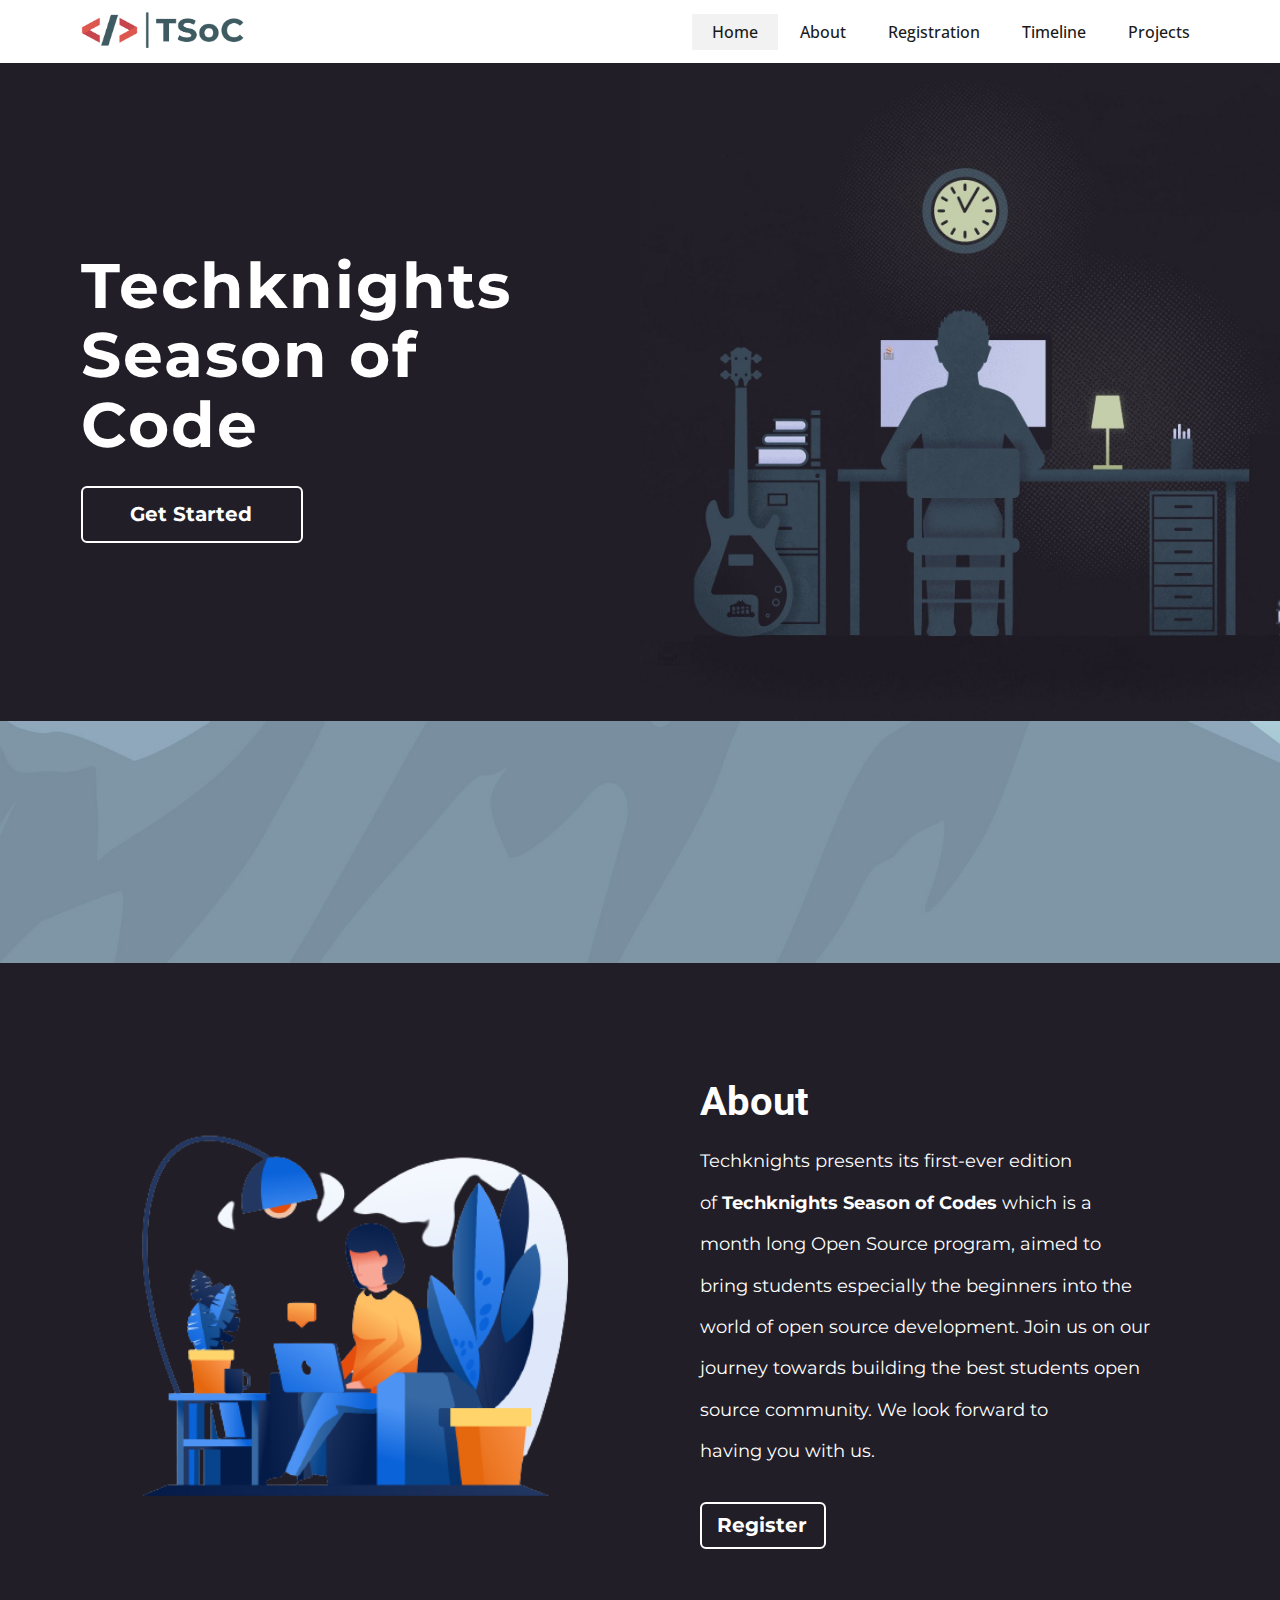
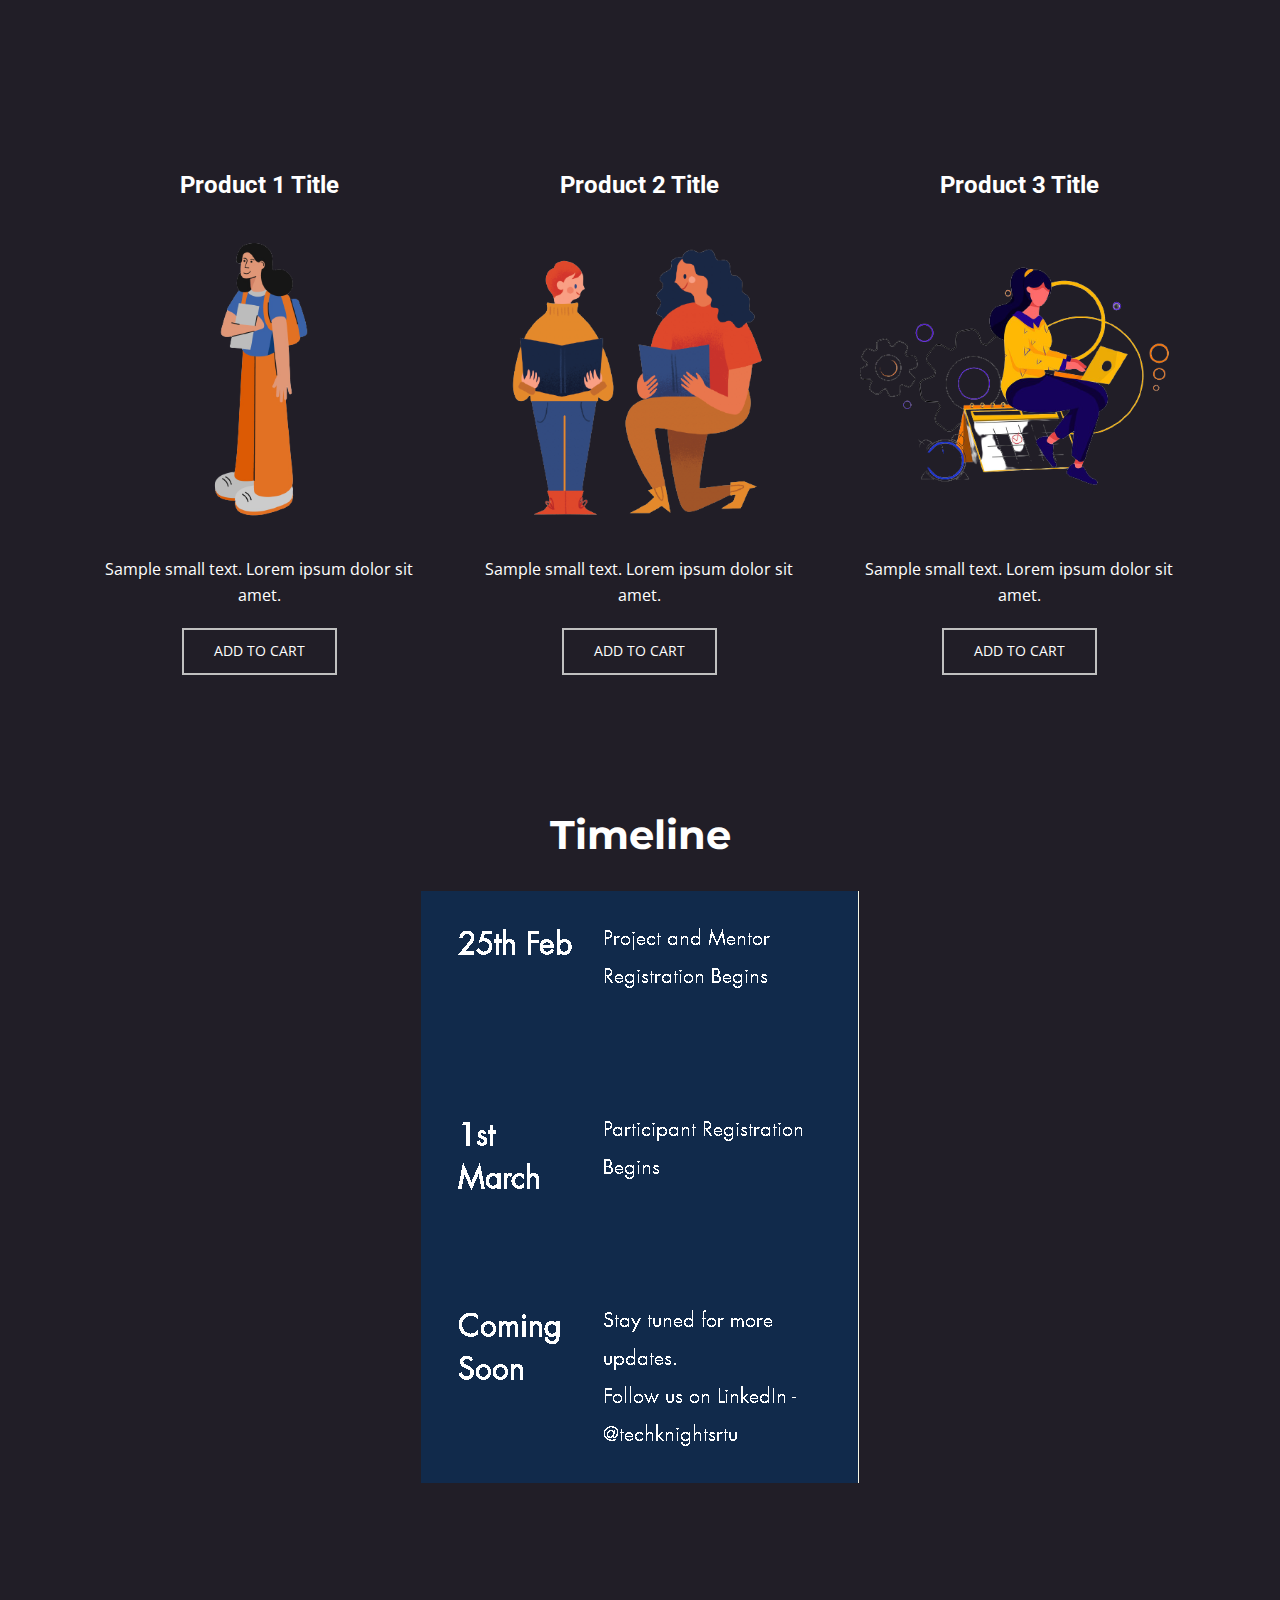
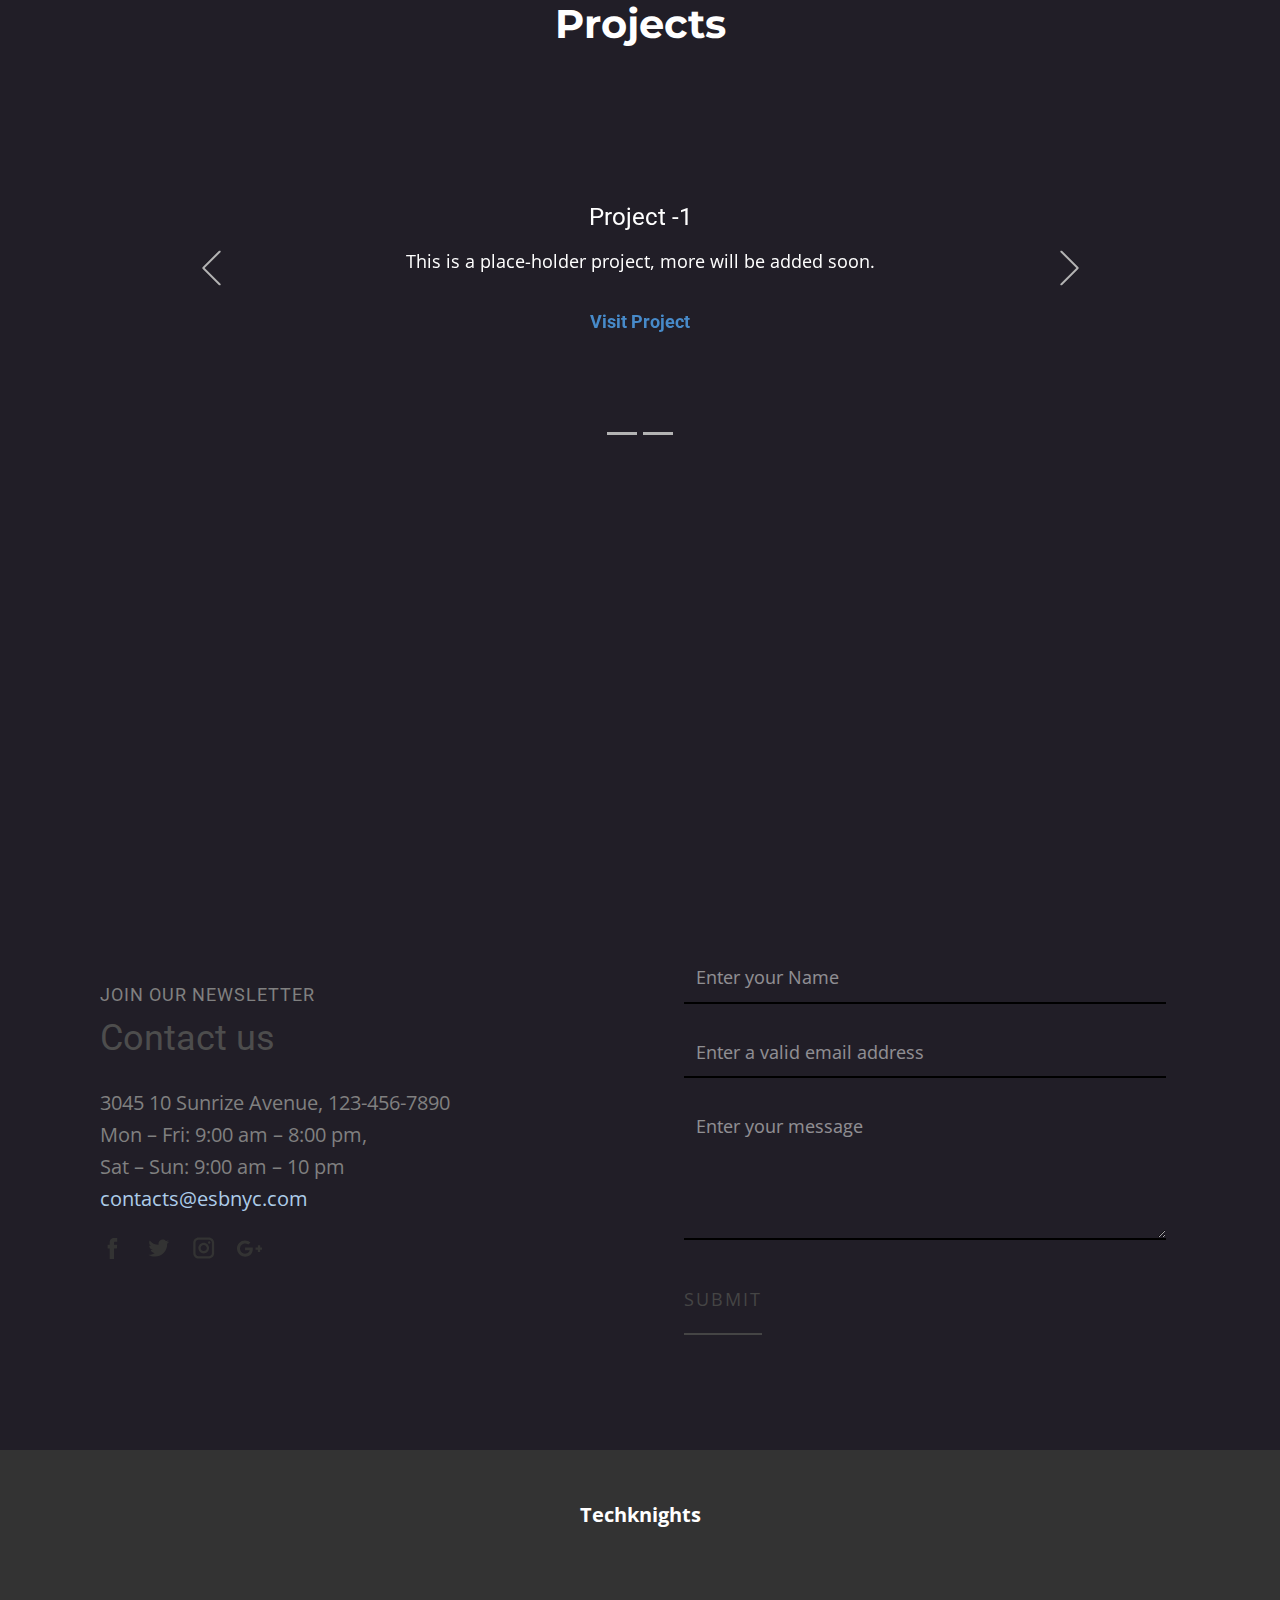
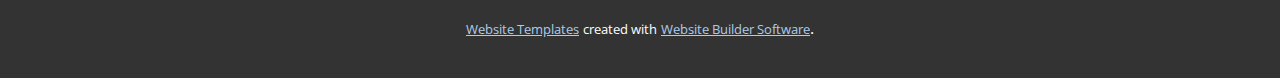
==== Home.html @ 0010c81f "Website commit" ====
<!DOCTYPE html>
<html style="font-size: 16px;">
  <head>
    <meta name="viewport" content="width=device-width, initial-scale=1.0">
    <meta charset="utf-8">
    <meta name="keywords" content="Techknights, Summer of Code, Github, Summer, Coding, Open-Source, Event, Season of Code, HTML, CSS, Javascipt, C++, Python, Open-Source projects, open, source, projects, techknights, rtu, rajasthan, rajasthan technical university, Google summer of code, google, days of code.">
    <meta name="description" content="">
    <meta name="page_type" content="np-template-header-footer-from-plugin">
    <title>Home</title>
    <link rel="stylesheet" href="nicepage.css" media="screen">
<link rel="stylesheet" href="Home.css" media="screen">
    <script class="u-script" type="text/javascript" src="jquery.js" defer=""></script>
    <script class="u-script" type="text/javascript" src="nicepage.js" defer=""></script>
    <meta name="generator" content="Nicepage 3.5.1, nicepage.com">
    
    
    
    <link id="u-theme-google-font" rel="stylesheet" href="https://fonts.googleapis.com/css?family=Roboto:100,100i,300,300i,400,400i,500,500i,700,700i,900,900i|Open+Sans:300,300i,400,400i,600,600i,700,700i,800,800i">
    <link id="u-page-google-font" rel="stylesheet" href="https://fonts.googleapis.com/css?family=Montserrat:100,100i,200,200i,300,300i,400,400i,500,500i,600,600i,700,700i,800,800i,900,900i">
    
    
    
    
    
    
    
    <script type="application/ld+json">{
		"@context": "http://schema.org",
		"@type": "Organization",
		"name": "",
		"url": "index.html",
		"logo": "images/croppedlogo.png"
}</script>
    <meta property="og:title" content="Home">
    <meta property="og:type" content="website">
    <meta name="theme-color" content="#478ac9">
    <link rel="canonical" href="index.html">
    <meta property="og:url" content="index.html">
  </head>
  <body class="u-body"><header class="u-clearfix u-header u-white u-header" id="sec-f2ec"><div class="u-clearfix u-sheet u-sheet-1">
        <nav class="u-menu u-menu-dropdown u-offcanvas u-menu-1">
          <div class="menu-collapse" style="font-size: 1rem; letter-spacing: 0px; font-weight: 500;">
            <a class="u-button-style u-custom-active-border-color u-custom-active-color u-custom-border u-custom-border-color u-custom-borders u-custom-hover-border-color u-custom-hover-color u-custom-left-right-menu-spacing u-custom-padding-bottom u-custom-text-active-color u-custom-text-color u-custom-text-hover-color u-custom-top-bottom-menu-spacing u-nav-link u-text-active-palette-1-base u-text-hover-palette-2-base" href="#">
              <svg><use xmlns:xlink="http://www.w3.org/1999/xlink" xlink:href="#menu-hamburger"></use></svg>
              <svg version="1.1" xmlns="http://www.w3.org/2000/svg" xmlns:xlink="http://www.w3.org/1999/xlink"><defs><symbol id="menu-hamburger" viewBox="0 0 16 16" style="width: 16px; height: 16px;"><rect y="1" width="16" height="2"></rect><rect y="7" width="16" height="2"></rect><rect y="13" width="16" height="2"></rect>
</symbol>
</defs></svg>
            </a>
          </div>
          <div class="u-custom-menu u-nav-container">
            <ul class="u-nav u-spacing-2 u-unstyled u-nav-1"><li class="u-nav-item"><a class="u-active-grey-5 u-border-active-palette-1-base u-border-hover-palette-1-light-1 u-button-style u-hover-grey-10 u-nav-link u-text-active-grey-90 u-text-grey-90 u-text-hover-grey-90" href="Home.html" style="padding: 10px 20px;">Home</a>
</li><li class="u-nav-item"><a class="u-active-grey-5 u-border-active-palette-1-base u-border-hover-palette-1-light-1 u-button-style u-hover-grey-10 u-nav-link u-text-active-grey-90 u-text-grey-90 u-text-hover-grey-90" href="#about" style="padding: 10px 20px;">About</a>
</li><li class="u-nav-item"><a class="u-active-grey-5 u-border-active-palette-1-base u-border-hover-palette-1-light-1 u-button-style u-hover-grey-10 u-nav-link u-text-active-grey-90 u-text-grey-90 u-text-hover-grey-90" style="padding: 10px 20px;">Registration</a>
</li><li class="u-nav-item"><a class="u-active-grey-5 u-border-active-palette-1-base u-border-hover-palette-1-light-1 u-button-style u-hover-grey-10 u-nav-link u-text-active-grey-90 u-text-grey-90 u-text-hover-grey-90" style="padding: 10px 20px;">Timeline</a>
</li><li class="u-nav-item"><a class="u-active-grey-5 u-border-active-palette-1-base u-border-hover-palette-1-light-1 u-button-style u-hover-grey-10 u-nav-link u-text-active-grey-90 u-text-grey-90 u-text-hover-grey-90" href="#projects" style="padding: 10px 20px;">Projects</a>
</li></ul>
          </div>
          <div class="u-custom-menu u-nav-container-collapse">
            <div class="u-black u-container-style u-inner-container-layout u-opacity u-opacity-95 u-sidenav">
              <div class="u-sidenav-overflow">
                <div class="u-menu-close"></div>
                <ul class="u-align-center u-nav u-popupmenu-items u-unstyled u-nav-2"><li class="u-nav-item"><a class="u-button-style u-nav-link" href="Home.html" style="padding: 10px 20px;">Home</a>
</li><li class="u-nav-item"><a class="u-button-style u-nav-link" href="#about" style="padding: 10px 20px;">About</a>
</li><li class="u-nav-item"><a class="u-button-style u-nav-link" style="padding: 10px 20px;">Registration</a>
</li><li class="u-nav-item"><a class="u-button-style u-nav-link" style="padding: 10px 20px;">Timeline</a>
</li><li class="u-nav-item"><a class="u-button-style u-nav-link" href="#projects" style="padding: 10px 20px;">Projects</a>
</li></ul>
              </div>
            </div>
            <div class="u-black u-menu-overlay u-opacity u-opacity-70"></div>
          </div>
        </nav>
        <a href="#" class="u-image u-logo u-image-1" title="Techknights Season of Code">
          <img src="images/croppedlogo.png" class="u-logo-image u-logo-image-1" data-image-width="184">
        </a>
      </div></header>
    <section class="u-clearfix u-image u-section-1" id="sec-a8a9" data-image-width="2000" data-image-height="1333">
      <div class="u-clearfix u-expanded-width u-layout-wrap z-index u-layout-wrap-1">
        <div class="u-layout">
          <div class="u-layout-row">
            <div class="u-align-center-sm u-align-center-xs u-align-left-lg u-align-left-md u-container-style u-custom-color-2 u-layout-cell u-size-30 u-layout-cell-1" data-animation-name="fadeIn" data-animation-duration="1000" data-animation-delay="0" data-animation-direction="">
              <div class="u-container-layout u-valign-middle u-container-layout-1">
                <h1 class="u-align-left-xl u-custom-font u-font-montserrat u-text z-index u-text-1"><b style="">Tec​h​knights Season of Code</b>
                </h1>
                <a href="#" class="btn-trans u-border-2 u-border-hover-custom-color-2 u-border-white u-btn u-btn-round u-button-style u-custom-color-2 u-custom-font u-font-montserrat u-hover-white u-radius-6 u-btn-1">Get Started</a>
              </div>
            </div>
            <div class="u-container-style u-hidden-sm u-hidden-xs u-image u-layout-cell u-size-30 z-index u-image-1" data-image-width="2560" data-image-height="1440" data-animation-name="fadeIn" data-animation-duration="1000" data-animation-delay="0">
              <div class="u-container-layout u-container-layout-2"></div>
            </div>
          </div>
        </div>
      </div>
    </section>
    <section class="u-clearfix u-custom-color-2 u-section-2" id="about">
      <div class="u-clearfix u-sheet u-sheet-1">
        <div class="u-clearfix u-expanded-width u-gutter-0 u-layout-wrap u-layout-wrap-1">
          <div class="u-layout">
            <div class="u-layout-row">
              <div class="u-container-style u-expand-resize u-layout-cell u-left-cell u-size-30 u-layout-cell-1">
                <div class="u-container-layout u-valign-middle u-container-layout-1">
                  <img class="u-align-center u-image u-image-1" src="images/tsoc-3-removebg-preview.png">
                </div>
              </div>
              <div class="u-align-left-lg u-align-left-xl u-container-style u-layout-cell u-right-cell u-size-30 u-layout-cell-2">
                <div class="u-container-layout u-container-layout-2">
                  <h2 class="u-align-left-md u-align-left-sm u-align-left-xs u-text u-text-1"><b style="">About</b>
                  </h2>
                  <p class="u-align-justify-md u-align-justify-sm u-align-justify-xs u-custom-font u-font-montserrat u-text u-text-2">Techknights presents its first-ever edition of&nbsp;<b>Techknights Season of Codes </b>which is a month long Open Source program, aimed&nbsp;to bring students&nbsp;especially the beginners into the world of open source development.&nbsp;Join us on our journey towards building the best students open source community. We look forward to having&nbsp;you with us.
                  </p>
                  <a href="#" class="btn-trans u-align-left-lg u-align-left-md u-align-left-sm u-align-left-xs u-border-2 u-border-hover-custom-color-2 u-border-white u-btn u-btn-round u-button-style u-custom-color-2 u-custom-font u-font-montserrat u-hover-white u-radius-6 u-btn-1">Register</a>
                </div>
              </div>
            </div>
          </div>
        </div>
      </div>
    </section>
    <section class="u-align-center u-clearfix u-custom-color-2 u-section-3" id="sec-4c63">
      <div class="u-clearfix u-sheet u-valign-top u-sheet-1"><!--products--><!--products_options_json--><!--{"type":"Recent","source":"","tags":"","count":3}--><!--/products_options_json-->
        <div class="u-expanded-width u-products u-repeater u-repeater-1"><!--product_item-->
          <div class="u-align-center u-container-style u-products-item u-repeater-item">
            <div class="u-container-layout u-similar-container u-valign-middle-md u-valign-middle-sm u-valign-middle-xs u-container-layout-1"><!--product_title-->
              <h4 class="u-align-center u-product-control u-text u-text-1">
                <a class="u-product-title-link" href="#"><!--product_title_content-->Product 1 Title<!--/product_title_content--></a>
              </h4><!--/product_title--><!--product_image-->
              <img alt="" class="u-expanded-width u-image u-image-default u-product-control u-image-1" src="images/tsoc-4-removebg-preview.png"><!--/product_image--><!--product_content-->
              <div class="u-align-center u-product-control u-product-desc u-text u-text-2"><!--product_content_content-->Sample small text. Lorem ipsum dolor sit amet.<!--/product_content_content--></div><!--/product_content--><!--product_button--><!--options_json--><!--{"clickType":"add-to-cart","content":""}--><!--/options_json-->
              <a href="" class="u-border-2 u-border-grey-25 u-btn u-btn-rectangle u-button-style u-none u-product-control u-text-body-alt-color u-btn-1"><!--product_button_content-->Add to Cart<!--/product_button_content--></a><!--/product_button-->
            </div>
          </div><!--/product_item--><!--product_item-->
          <div class="u-align-center u-container-style u-products-item u-repeater-item">
            <div class="u-container-layout u-similar-container u-valign-middle-md u-valign-middle-sm u-valign-middle-xs u-container-layout-2"><!--product_title-->
              <h4 class="u-align-center u-product-control u-text u-text-3">
                <a class="u-product-title-link" href="#"><!--product_title_content-->Product 2 Title<!--/product_title_content--></a>
              </h4><!--/product_title--><!--product_image-->
              <img alt="" class="u-expanded-width u-image u-image-default u-product-control u-image-2" src="images/tsoc-7-removebg-preview.png"><!--/product_image--><!--product_content-->
              <div class="u-align-center u-product-control u-product-desc u-text u-text-4"><!--product_content_content-->Sample small text. Lorem ipsum dolor sit amet.<!--/product_content_content--></div><!--/product_content--><!--product_button--><!--options_json--><!--{"clickType":"add-to-cart","content":""}--><!--/options_json-->
              <a href="" class="u-border-2 u-border-grey-25 u-btn u-btn-rectangle u-button-style u-none u-product-control u-text-body-alt-color u-btn-2"><!--product_button_content-->Add to Cart<!--/product_button_content--></a><!--/product_button-->
            </div>
          </div><!--/product_item--><!--product_item-->
          <div class="u-align-center u-container-style u-products-item u-repeater-item">
            <div class="u-container-layout u-similar-container u-valign-middle-md u-valign-middle-sm u-valign-middle-xs u-container-layout-3"><!--product_title-->
              <h4 class="u-align-center u-product-control u-text u-text-5">
                <a class="u-product-title-link" href="#"><!--product_title_content-->Product 3 Title<!--/product_title_content--></a>
              </h4><!--/product_title--><!--product_image-->
              <img alt="" class="u-expanded-width u-image u-image-default u-product-control u-image-3" src="images/tsoc-8-removebg-preview.png"><!--/product_image--><!--product_content-->
              <div class="u-align-center u-product-control u-product-desc u-text u-text-6"><!--product_content_content-->Sample small text. Lorem ipsum dolor sit amet.<!--/product_content_content--></div><!--/product_content--><!--product_button--><!--options_json--><!--{"clickType":"add-to-cart","content":""}--><!--/options_json-->
              <a href="" class="u-border-2 u-border-grey-25 u-btn u-btn-rectangle u-button-style u-none u-product-control u-text-body-alt-color u-btn-3"><!--product_button_content-->Add to Cart<!--/product_button_content--></a><!--/product_button-->
            </div>
          </div><!--/product_item-->
        </div><!--/products-->
      </div>
    </section>
    <section class="u-clearfix u-custom-color-2 u-section-4" id="sec-beb1">
      <div class="u-clearfix u-sheet u-sheet-1">
        <h2 class="u-custom-font u-font-montserrat u-text u-text-default u-text-1"><b style="">Timeline</b>
        </h2>
        <img src="images/Screenshot134.png" alt="" class="u-image u-image-default u-image-1" data-image-width="438" data-image-height="592">
      </div>
    </section>
    <section class="u-align-center u-clearfix u-custom-color-2 u-section-5" id="sec-8661">
      <div class="u-clearfix u-sheet u-sheet-1">
        <h2 class="u-custom-font u-font-montserrat u-text u-text-default u-text-1"><b style="">Projects</b>
        </h2>
        <div id="carousel-5989" data-interval="5000" data-u-ride="carousel" class="u-carousel u-expanded-width-sm u-expanded-width-xs u-slider u-slider-1">
          <ol class="u-absolute-hcenter u-carousel-indicators u-carousel-indicators-1">
            <li data-u-target="#carousel-5989" class="u-active u-grey-30" data-u-slide-to="0"></li>
            <li data-u-target="#carousel-5989" class="u-grey-30" data-u-slide-to="1"></li>
          </ol>
          <div class="u-carousel-inner" role="listbox">
            <div class="u-active u-carousel-item u-container-style u-slide">
              <div class="u-container-layout u-valign-middle u-container-layout-1">
                <h4 class="u-align-center u-text u-text-2">Project -1 </h4>
                <p class="u-align-center u-large-text u-text u-text-variant u-text-3">This is a place-holder project, more will be added soon.</p>
                <h6 class="u-align-center u-text u-text-4">
                  <a class="u-active-none u-border-none u-btn u-button-link u-button-style u-hover-none u-none u-text-palette-1-base u-btn-1" href="https://github.com">Visit Project</a>
                </h6>
              </div>
            </div>
            <div class="u-align-center u-carousel-item u-container-style u-expanded-width u-slide">
              <div class="u-container-layout u-valign-middle u-container-layout-2"><span class="u-icon u-icon-circle u-text-grey-25 u-icon-1">
              <svg class="u-svg-link" preserveAspectRatio="xMidYMin slice" viewBox="0 0 95.333 95.332" style=""><use xmlns:xlink="http://www.w3.org/1999/xlink" xlink:href="#svg-1084"></use></svg>
              <svg xmlns="http://www.w3.org/2000/svg" xmlns:xlink="http://www.w3.org/1999/xlink" version="1.1" xml:space="preserve" class="u-svg-content" viewBox="0 0 95.333 95.332" x="0px" y="0px" id="svg-1084" style="enable-background:new 0 0 95.333 95.332;"><g><g><path d="M30.512,43.939c-2.348-0.676-4.696-1.019-6.98-1.019c-3.527,0-6.47,0.806-8.752,1.793    c2.2-8.054,7.485-21.951,18.013-23.516c0.975-0.145,1.774-0.85,2.04-1.799l2.301-8.23c0.194-0.696,0.079-1.441-0.318-2.045    s-1.035-1.007-1.75-1.105c-0.777-0.106-1.569-0.16-2.354-0.16c-12.637,0-25.152,13.19-30.433,32.076    c-3.1,11.08-4.009,27.738,3.627,38.223c4.273,5.867,10.507,9,18.529,9.313c0.033,0.001,0.065,0.002,0.098,0.002    c9.898,0,18.675-6.666,21.345-16.209c1.595-5.705,0.874-11.688-2.032-16.851C40.971,49.307,36.236,45.586,30.512,43.939z"></path><path d="M92.471,54.413c-2.875-5.106-7.61-8.827-13.334-10.474c-2.348-0.676-4.696-1.019-6.979-1.019    c-3.527,0-6.471,0.806-8.753,1.793c2.2-8.054,7.485-21.951,18.014-23.516c0.975-0.145,1.773-0.85,2.04-1.799l2.301-8.23    c0.194-0.696,0.079-1.441-0.318-2.045c-0.396-0.604-1.034-1.007-1.75-1.105c-0.776-0.106-1.568-0.16-2.354-0.16    c-12.637,0-25.152,13.19-30.434,32.076c-3.099,11.08-4.008,27.738,3.629,38.225c4.272,5.866,10.507,9,18.528,9.312    c0.033,0.001,0.065,0.002,0.099,0.002c9.897,0,18.675-6.666,21.345-16.209C96.098,65.559,95.376,59.575,92.471,54.413z"></path>
</g>
</g></svg>
            </span>
                <p class="u-align-center u-large-text u-text u-text-variant u-text-5">"Lorem ipsum dolor sit amet, consectetur adipiscing elit, sed do eiusmod tempor incididunt ut labore et dolore magna aliqua. Ut enim ad minim veniam, quis nostrud exercitation ullamco laboris nisi ut aliquip ex ea commodo consequat. Duis aute irure dolor in reprehenderit in voluptate velit esse cillum dolore eu fugiat nulla pariatur. Excepteur sint occaecat cupidatat non proident, sunt in culpa qui officia deserunt mollit anim id est laborum."</p>
                <h6 class="u-align-center u-text u-text-6">Chief Accountant</h6>
                <h4 class="u-align-center u-text u-text-7">Mattie Nill<br>
                </h4>
              </div>
            </div>
          </div>
          <a class="u-absolute-vcenter u-carousel-control u-carousel-control-prev u-text-grey-30 u-carousel-control-1" href="#carousel-5989" role="button" data-u-slide="prev">
            <span aria-hidden="true">
              <svg viewBox="0 0 477.175 477.175"><path d="M145.188,238.575l215.5-215.5c5.3-5.3,5.3-13.8,0-19.1s-13.8-5.3-19.1,0l-225.1,225.1c-5.3,5.3-5.3,13.8,0,19.1l225.1,225
                    c2.6,2.6,6.1,4,9.5,4s6.9-1.3,9.5-4c5.3-5.3,5.3-13.8,0-19.1L145.188,238.575z"></path></svg>
            </span>
            <span class="sr-only">+Previous</span>
          </a>
          <a class="u-absolute-vcenter u-carousel-control u-carousel-control-next u-text-grey-30 u-carousel-control-2" href="#carousel-5989" role="button" data-u-slide="next">
            <span aria-hidden="true">
              <svg viewBox="0 0 477.175 477.175"><path d="M360.731,229.075l-225.1-225.1c-5.3-5.3-13.8-5.3-19.1,0s-5.3,13.8,0,19.1l215.5,215.5l-215.5,215.5
                    c-5.3,5.3-5.3,13.8,0,19.1c2.6,2.6,6.1,4,9.5,4c3.4,0,6.9-1.3,9.5-4l225.1-225.1C365.931,242.875,365.931,234.275,360.731,229.075z"></path></svg>
            </span>
            <span class="sr-only">+Next</span>
          </a>
        </div>
      </div>
    </section>
    <section class="u-align-center u-clearfix u-custom-color-2 u-section-6" id="sec-a479">
      <div class="u-clearfix u-sheet u-valign-middle u-sheet-1">
        <div class="u-clearfix u-expanded-width u-layout-wrap u-layout-wrap-1">
          <div class="u-gutter-0 u-layout">
            <div class="u-layout-row">
              <div class="u-align-left u-container-style u-layout-cell u-left-cell u-size-30 u-layout-cell-1">
                <div class="u-container-layout u-container-layout-1">
                  <h6 class="u-text u-text-grey-50 u-text-1">Join our newsletter</h6>
                  <h2 class="u-text u-text-grey-70 u-text-2">Contact us</h2>
                  <p class="u-text u-text-grey-50 u-text-3">3045 10 Sunrize Avenue, 123-456-7890<br>Mon – Fri: 9:00 am – 8:00 pm,<br>Sat – Sun: 9:00 am – 10 pm<br>
                    <a href="#" target="_blank">contacts@esbnyc.com</a>
                  </p>
                  <div class="u-social-icons u-spacing-20 u-text-grey-80 u-social-icons-1">
                    <a class="u-social-url" target="_blank" href=""><span class="u-icon u-icon-circle u-social-facebook u-social-type-logo u-icon-1">
                    <svg class="u-svg-link" preserveAspectRatio="xMidYMin slice" viewBox="0 0 112 112" style=""><use xmlns:xlink="http://www.w3.org/1999/xlink" xlink:href="#svg-50ee"></use></svg>
                    <svg xmlns="http://www.w3.org/2000/svg" xmlns:xlink="http://www.w3.org/1999/xlink" version="1.1" xml:space="preserve" class="u-svg-content" viewBox="0 0 112 112" x="0px" y="0px" id="svg-50ee"><path d="M75.5,28.8H65.4c-1.5,0-4,0.9-4,4.3v9.4h13.9l-1.5,15.8H61.4v45.1H42.8V58.3h-8.8V42.4h8.8V32.2 c0-7.4,3.4-18.8,18.8-18.8h13.8v15.4H75.5z"></path></svg>
                  </span>
                    </a>
                    <a class="u-social-url" target="_blank" href=""><span class="u-icon u-icon-circle u-social-twitter u-social-type-logo u-icon-2">
                    <svg class="u-svg-link" preserveAspectRatio="xMidYMin slice" viewBox="0 0 112 112" style=""><use xmlns:xlink="http://www.w3.org/1999/xlink" xlink:href="#svg-d346"></use></svg>
                    <svg xmlns="http://www.w3.org/2000/svg" xmlns:xlink="http://www.w3.org/1999/xlink" version="1.1" xml:space="preserve" class="u-svg-content" viewBox="0 0 112 112" x="0px" y="0px" id="svg-d346"><path d="M92.2,38.2c0,0.8,0,1.6,0,2.3c0,24.3-18.6,52.4-52.6,52.4c-10.6,0.1-20.2-2.9-28.5-8.2 c1.4,0.2,2.9,0.2,4.4,0.2c8.7,0,16.7-2.9,23-7.9c-8.1-0.2-14.9-5.5-17.3-12.8c1.1,0.2,2.4,0.2,3.4,0.2c1.6,0,3.3-0.2,4.8-0.7 c-8.4-1.6-14.9-9.2-14.9-18c0-0.2,0-0.2,0-0.2c2.5,1.4,5.4,2.2,8.4,2.3c-5-3.3-8.3-8.9-8.3-15.4c0-3.4,1-6.5,2.5-9.2 c9.1,11.1,22.7,18.5,38,19.2c-0.2-1.4-0.4-2.8-0.4-4.3c0.1-10,8.3-18.2,18.5-18.2c5.4,0,10.1,2.2,13.5,5.7c4.3-0.8,8.1-2.3,11.7-4.5 c-1.4,4.3-4.3,7.9-8.1,10.1c3.7-0.4,7.3-1.4,10.6-2.9C98.9,32.3,95.7,35.5,92.2,38.2z"></path></svg>
                  </span>
                    </a>
                    <a class="u-social-url" target="_blank" href=""><span class="u-icon u-icon-circle u-social-instagram u-social-type-logo u-icon-3">
                    <svg class="u-svg-link" preserveAspectRatio="xMidYMin slice" viewBox="0 0 112 112" style=""><use xmlns:xlink="http://www.w3.org/1999/xlink" xlink:href="#svg-dd2a"></use></svg>
                    <svg xmlns="http://www.w3.org/2000/svg" xmlns:xlink="http://www.w3.org/1999/xlink" version="1.1" xml:space="preserve" class="u-svg-content" viewBox="0 0 112 112" x="0px" y="0px" id="svg-dd2a"><path d="M55.9,32.9c-12.8,0-23.2,10.4-23.2,23.2s10.4,23.2,23.2,23.2s23.2-10.4,23.2-23.2S68.7,32.9,55.9,32.9z M55.9,69.4c-7.4,0-13.3-6-13.3-13.3c-0.1-7.4,6-13.3,13.3-13.3s13.3,6,13.3,13.3C69.3,63.5,63.3,69.4,55.9,69.4z"></path><path d="M79.7,26.8c-3,0-5.4,2.5-5.4,5.4s2.5,5.4,5.4,5.4c3,0,5.4-2.5,5.4-5.4S82.7,26.8,79.7,26.8z"></path><path d="M78.2,11H33.5C21,11,10.8,21.3,10.8,33.7v44.7c0,12.6,10.2,22.8,22.7,22.8h44.7c12.6,0,22.7-10.2,22.7-22.7 V33.7C100.8,21.1,90.6,11,78.2,11z M91,78.4c0,7.1-5.8,12.8-12.8,12.8H33.5c-7.1,0-12.8-5.8-12.8-12.8V33.7 c0-7.1,5.8-12.8,12.8-12.8h44.7c7.1,0,12.8,5.8,12.8,12.8V78.4z"></path></svg>
                  </span>
                    </a>
                    <a class="u-social-url" target="_blank" href=""><span class="u-icon u-icon-circle u-social-google u-social-type-logo u-icon-4">
                    <svg class="u-svg-link" preserveAspectRatio="xMidYMin slice" viewBox="0 0 112 112" style=""><use xmlns:xlink="http://www.w3.org/1999/xlink" xlink:href="#svg-102d"></use></svg>
                    <svg xmlns="http://www.w3.org/2000/svg" xmlns:xlink="http://www.w3.org/1999/xlink" version="1.1" xml:space="preserve" class="u-svg-content" viewBox="0 0 112 112" x="0px" y="0px" id="svg-102d"><path d="M62.2,81.6c-8.6,11.2-24.6,14.4-37.6,10C10.9,87,0.8,73.2,1,58.5c-0.8-18,15.2-34.6,33.1-34.9 c9.2-0.8,18.2,2.7,25,8.6c-2.9,3.1-5.7,6.2-8.9,9.2c-6.2-3.8-13.5-6.5-20.6-4C18.1,40.7,11,54.2,15.4,65.6 c3.5,11.8,17.8,18.3,29.2,13.2c5.8-2.1,9.7-7.4,11.3-13.2c-6.6-0.1-13.2,0-20.1-0.3c0-3.9,0-7.9,0-11.9c11.2,0,22.2,0,33.3,0 C69.9,63.4,68.3,73.9,62.2,81.6z M110.9,63.7c-3.4,0-6.6,0-10,0c0,3.4,0,6.6,0,10c-3.4,0-6.6,0-10,0c0-3.4,0-6.6,0-10 c-3.4,0-6.6,0-10,0c0-3.4,0-6.6,0-10c3.4,0,6.6,0,10,0c0-3.4,0-6.6,0.1-10c3.4,0,6.6,0,10,0c0,3.4,0,6.6,0,10c3.4,0,6.6,0,10,0 C110.9,56.9,110.9,60.3,110.9,63.7z"></path></svg>
                  </span>
                    </a>
                  </div>
                </div>
              </div>
              <div class="u-align-left u-container-style u-layout-cell u-right-cell u-size-30 u-layout-cell-2">
                <div class="u-container-layout u-valign-middle u-container-layout-2">
                  <div class="u-expanded-width u-form u-form-1">
                    <form action="#" method="POST" class="u-clearfix u-form-spacing-24 u-form-vertical u-inner-form" style="padding: 24px;" source="custom" name="form">
                      <div class="u-form-group u-form-name">
                        <label for="name-3b9a" class="u-form-control-hidden u-label">Name</label>
                        <input type="text" placeholder="Enter your Name" id="name-3b9a" name="name" class="u-border-2 u-border-black u-border-no-left u-border-no-right u-border-no-top u-input u-input-rectangle u-input-1" required="">
                      </div>
                      <div class="u-form-email u-form-group">
                        <label for="email-3b9a" class="u-form-control-hidden u-label">Email</label>
                        <input type="email" placeholder="Enter a valid email address" id="email-3b9a" name="email" class="u-border-2 u-border-black u-border-no-left u-border-no-right u-border-no-top u-input u-input-rectangle u-input-2" required="">
                      </div>
                      <div class="u-form-group u-form-message">
                        <label for="message-3b9a" class="u-form-control-hidden u-label">Message</label>
                        <textarea placeholder="Enter your message" rows="4" cols="50" id="message-3b9a" name="message" class="u-border-2 u-border-black u-border-no-left u-border-no-right u-border-no-top u-input u-input-rectangle u-input-3" required=""></textarea>
                      </div>
                      <div class="u-align-left u-form-group u-form-submit">
                        <a href="#" class="u-border-2 u-border-grey-dark-1 u-btn u-btn-rectangle u-btn-submit u-button-style u-none u-btn-1">Submit</a>
                        <input type="submit" value="submit" class="u-form-control-hidden">
                      </div>
                      <div class="u-form-send-message u-form-send-success"> Thank you! Your message has been sent. </div>
                      <div class="u-form-send-error u-form-send-message"> Unable to send your message. Please fix errors then try again. </div>
                      <input type="hidden" value="" name="recaptchaResponse">
                    </form>
                  </div>
                </div>
              </div>
            </div>
          </div>
        </div>
      </div>
    </section>
    
    
    <footer class="u-align-center u-clearfix u-footer u-grey-80 u-footer" id="sec-10b2"><div class="u-clearfix u-sheet u-sheet-1">
        <p class="u-small-text u-text u-text-variant u-text-1"><b>
            <a href="https://techknightsrtu.com" class="u-active-none u-border-none u-btn u-button-link u-button-style u-hover-none u-none u-text-white u-btn-1">Techknights</a></b>
        </p>
      </div></footer>
    <section class="u-backlink u-clearfix u-grey-80">
      <a class="u-link" href="https://nicepage.com/website-templates" target="_blank">
        <span>Website Templates</span>
      </a>
      <p class="u-text">
        <span>created with</span>
      </p>
      <a class="u-link" href="https://nicepage.com/" target="_blank">
        <span>Website Builder Software</span>
      </a>. 
    </section>
  </body>
</html>
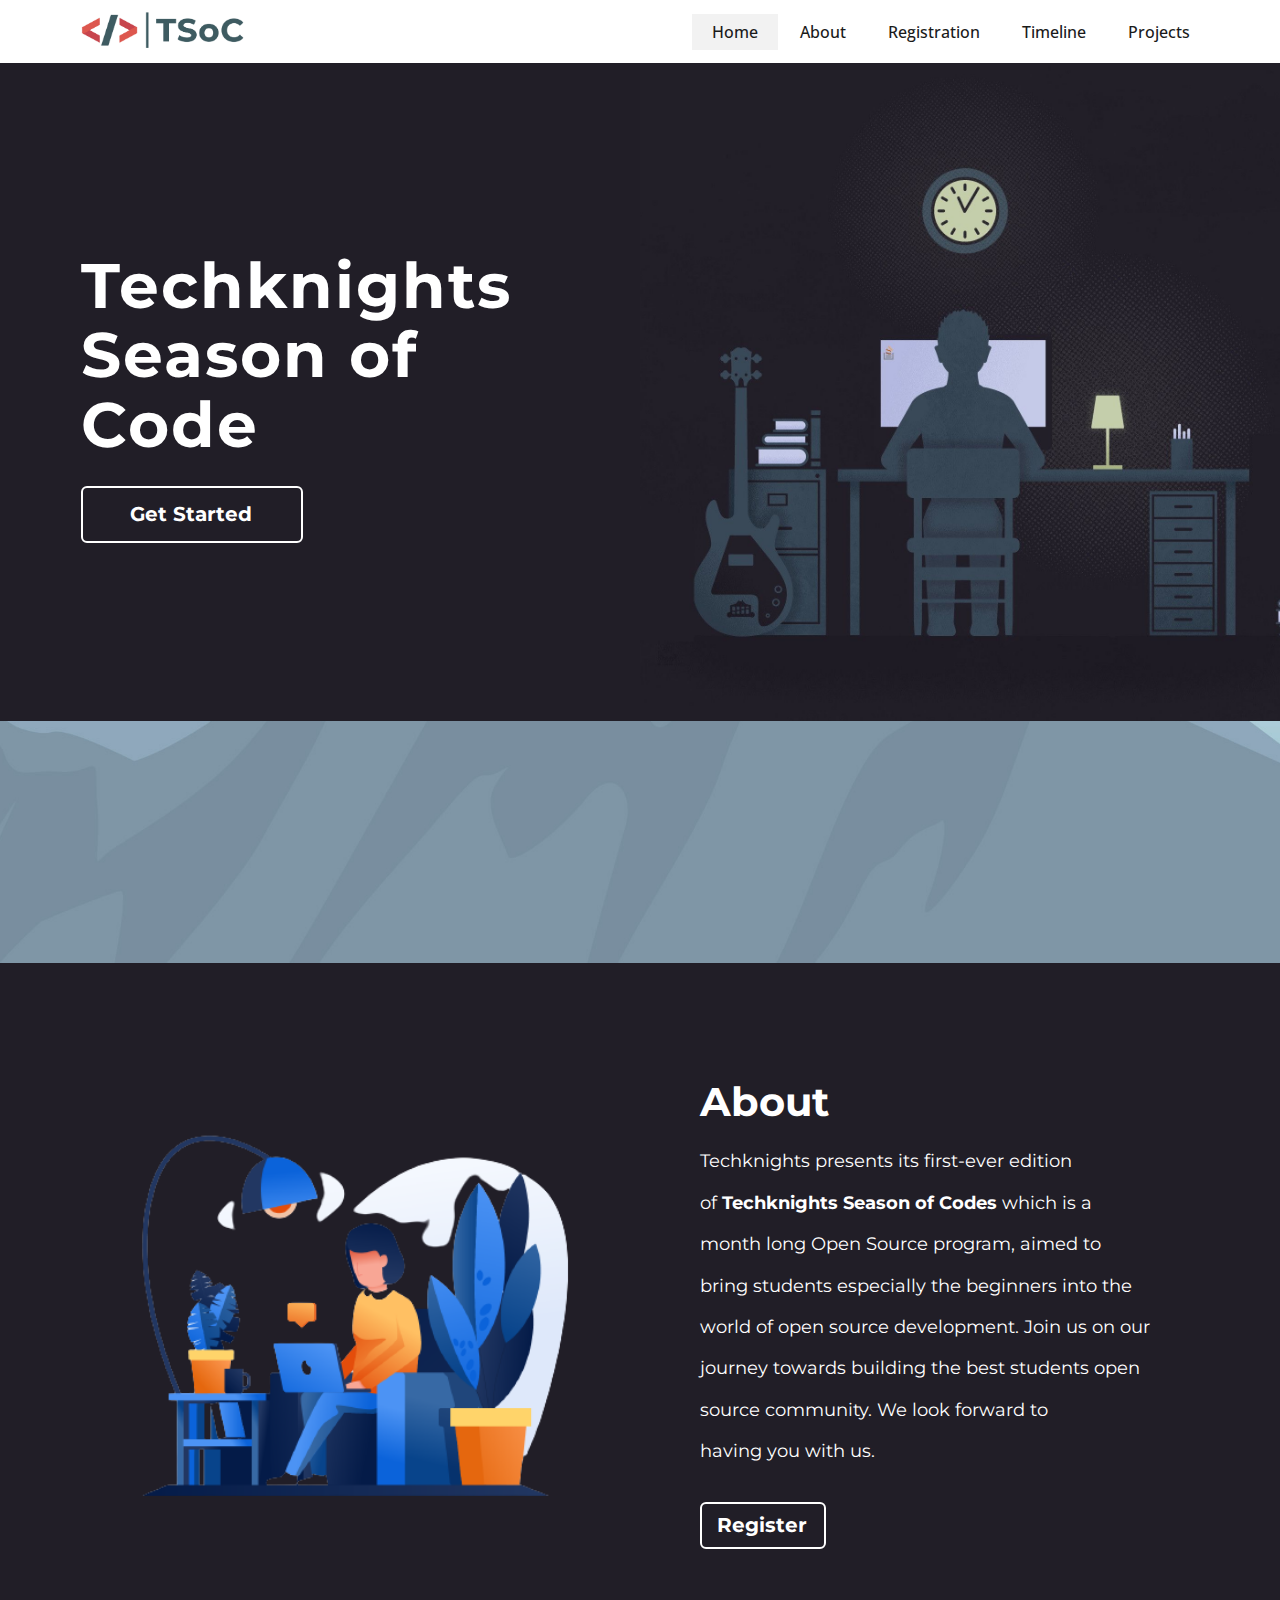
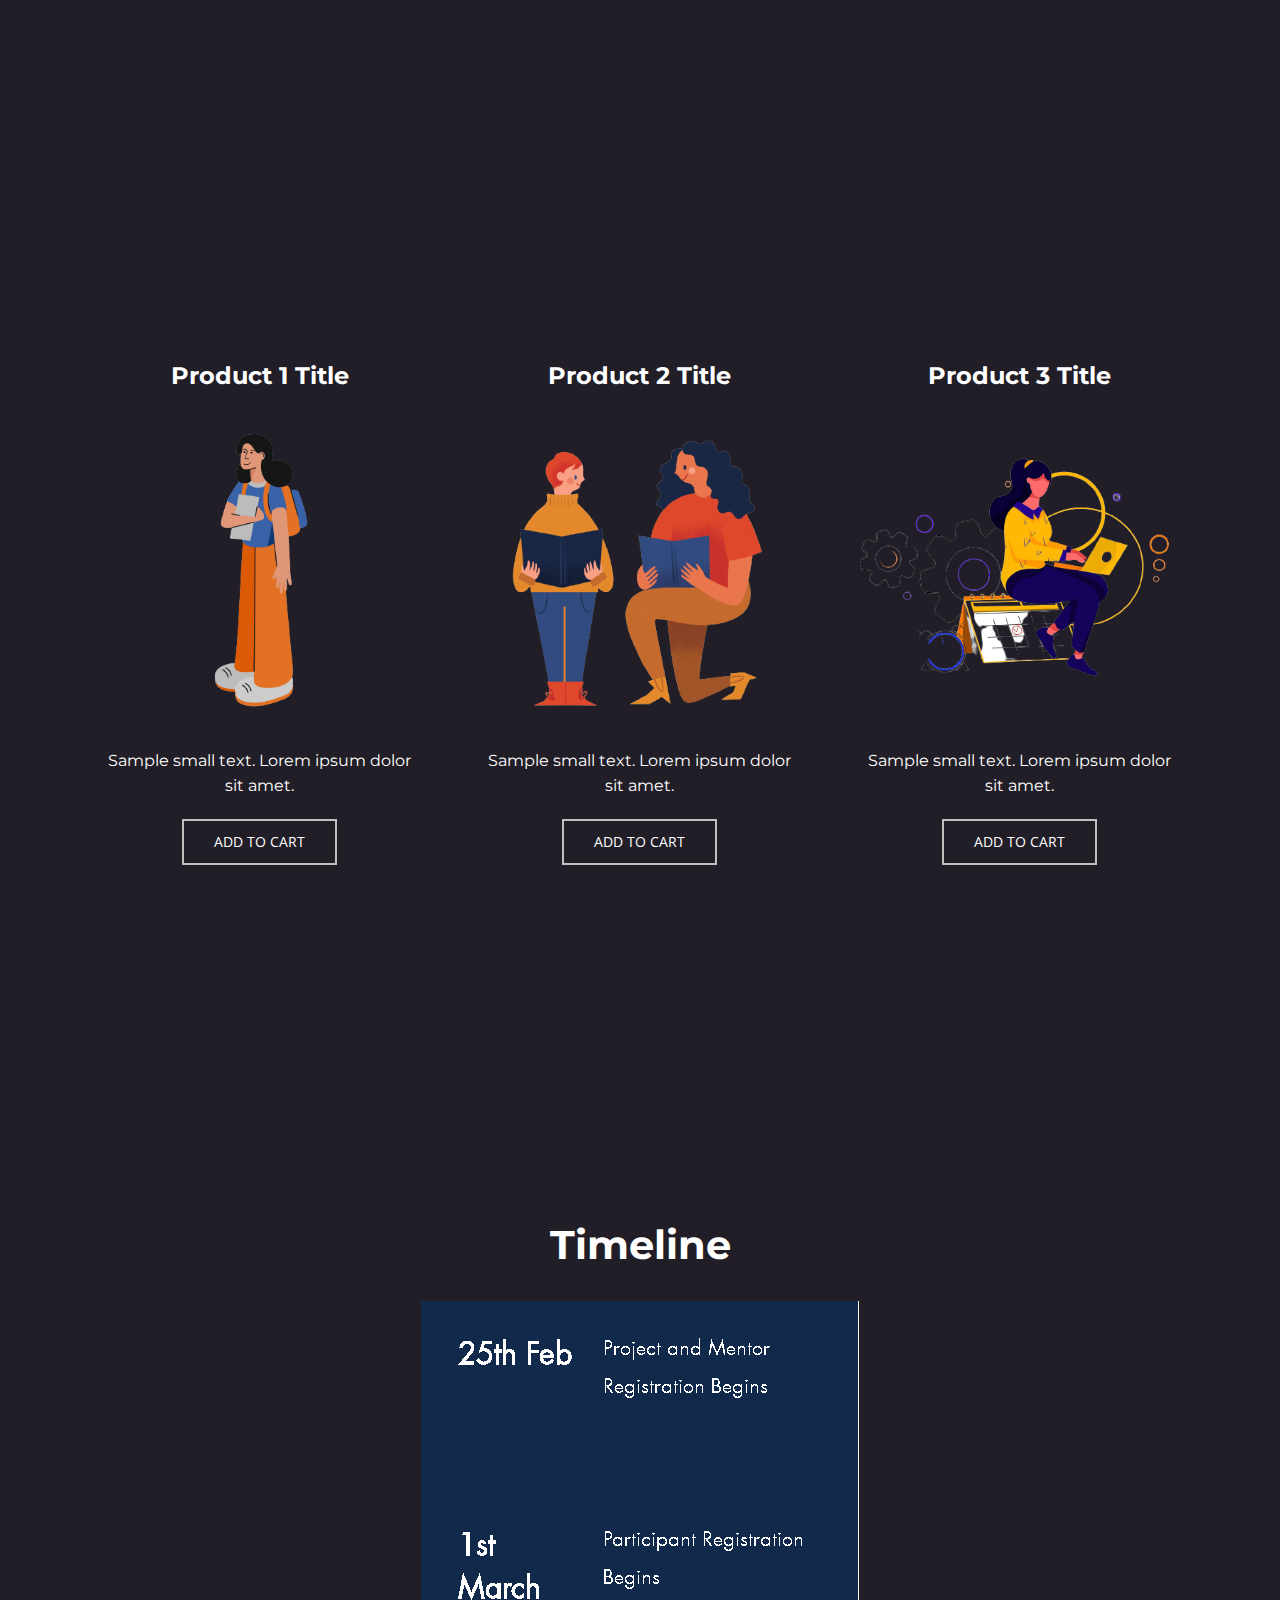
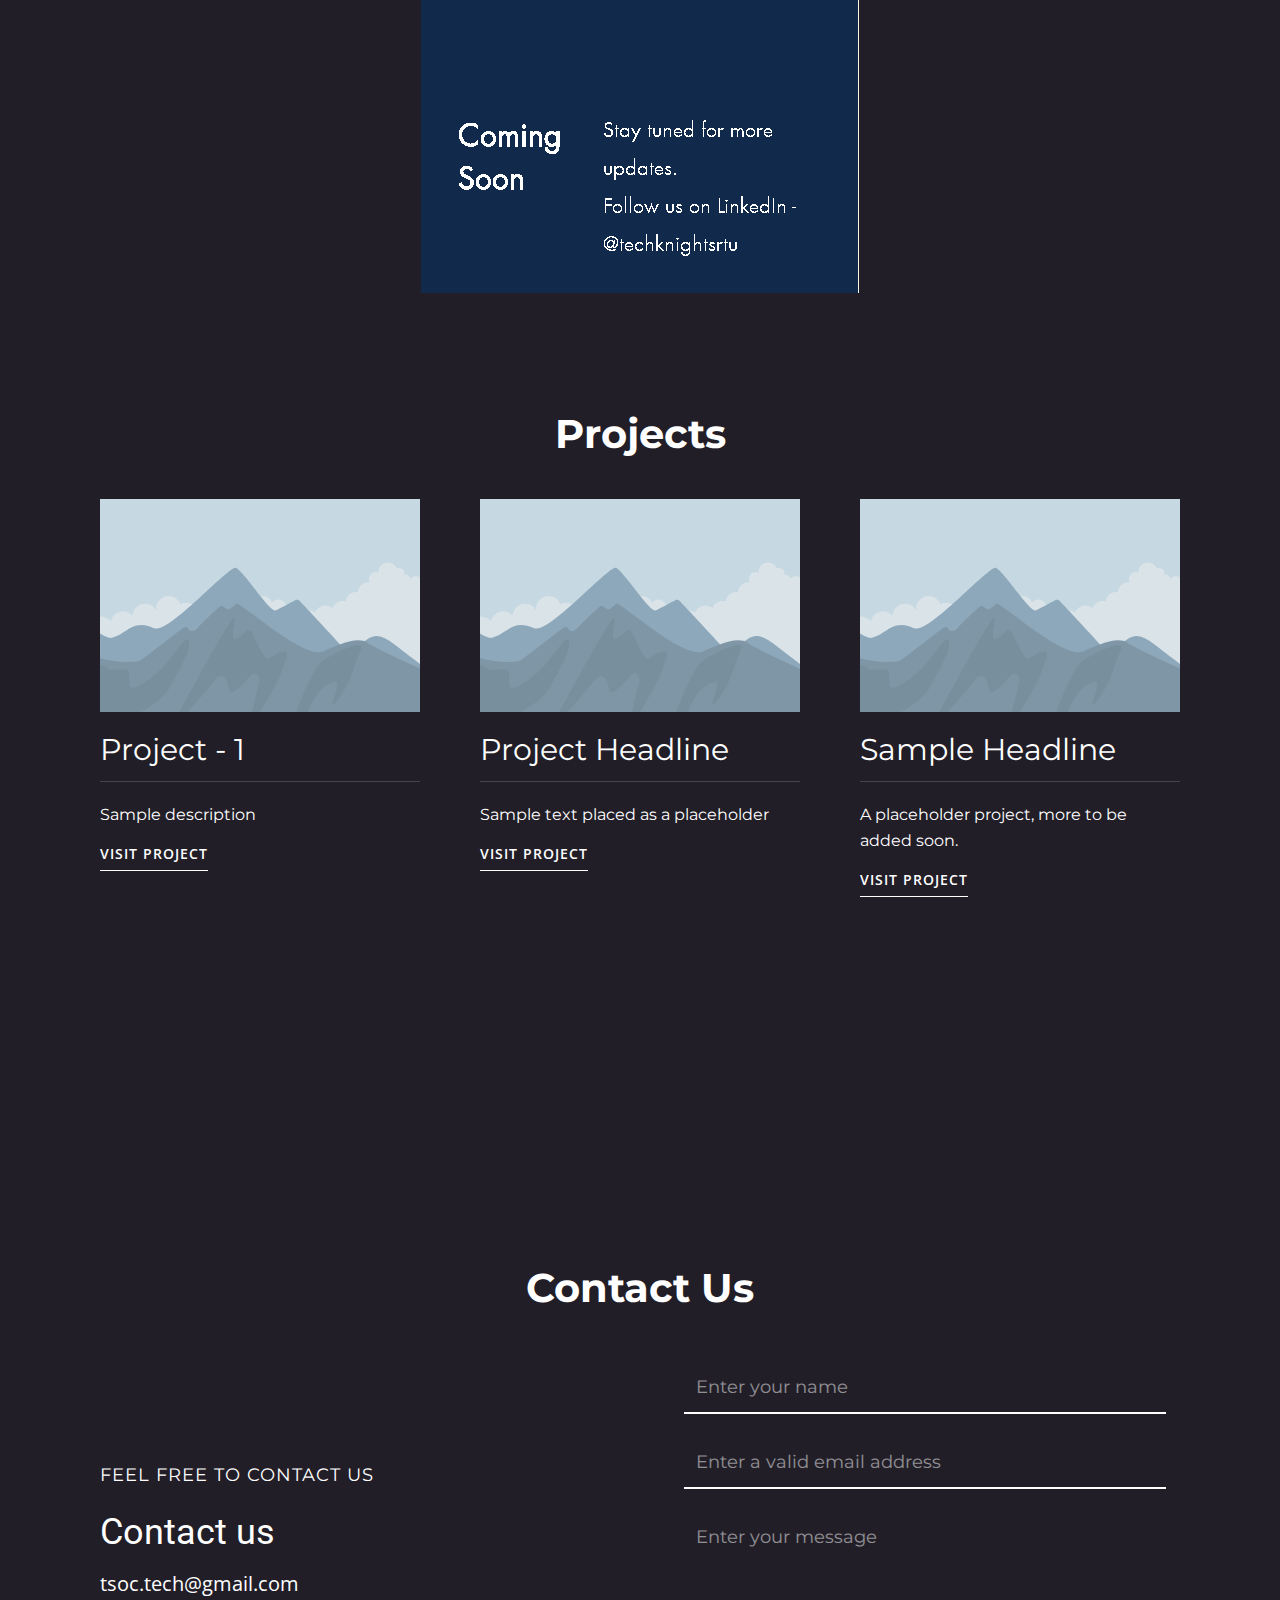
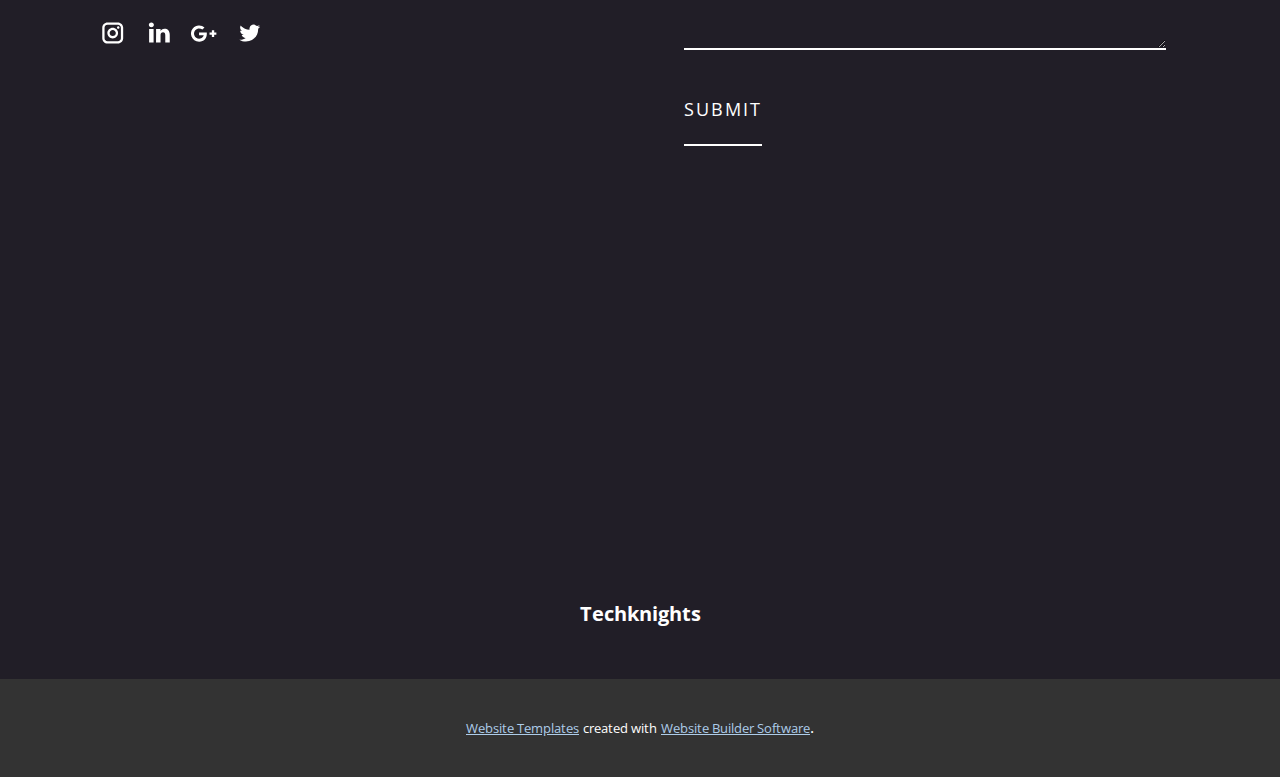
==== commit 953db61f: "Adding website" ====
--- a/Home.html
+++ b/Home.html
@@ -12,8 +12,6 @@
     <script class="u-script" type="text/javascript" src="jquery.js" defer=""></script>
     <script class="u-script" type="text/javascript" src="nicepage.js" defer=""></script>
     <meta name="generator" content="Nicepage 3.5.1, nicepage.com">
-    
-    
     
     <link id="u-theme-google-font" rel="stylesheet" href="https://fonts.googleapis.com/css?family=Roboto:100,100i,300,300i,400,400i,500,500i,700,700i,900,900i|Open+Sans:300,300i,400,400i,600,600i,700,700i,800,800i">
     <link id="u-page-google-font" rel="stylesheet" href="https://fonts.googleapis.com/css?family=Montserrat:100,100i,200,200i,300,300i,400,400i,500,500i,600,600i,700,700i,800,800i,900,900i">
@@ -104,7 +102,7 @@
               </div>
               <div class="u-align-left-lg u-align-left-xl u-container-style u-layout-cell u-right-cell u-size-30 u-layout-cell-2">
                 <div class="u-container-layout u-container-layout-2">
-                  <h2 class="u-align-left-md u-align-left-sm u-align-left-xs u-text u-text-1"><b style="">About</b>
+                  <h2 class="u-align-left-md u-align-left-sm u-align-left-xs u-custom-font u-font-montserrat u-text u-text-1"><b style="">About</b>
                   </h2>
                   <p class="u-align-justify-md u-align-justify-sm u-align-justify-xs u-custom-font u-font-montserrat u-text u-text-2">Techknights presents its first-ever edition of&nbsp;<b>Techknights Season of Codes </b>which is a month long Open Source program, aimed&nbsp;to bring students&nbsp;especially the beginners into the world of open source development.&nbsp;Join us on our journey towards building the best students open source community. We look forward to having&nbsp;you with us.
                   </p>
@@ -117,35 +115,35 @@
       </div>
     </section>
     <section class="u-align-center u-clearfix u-custom-color-2 u-section-3" id="sec-4c63">
-      <div class="u-clearfix u-sheet u-valign-top u-sheet-1"><!--products--><!--products_options_json--><!--{"type":"Recent","source":"","tags":"","count":3}--><!--/products_options_json-->
+      <div class="u-clearfix u-sheet u-sheet-1"><!--products--><!--products_options_json--><!--{"type":"Recent","source":"","tags":"","count":3}--><!--/products_options_json-->
         <div class="u-expanded-width u-products u-repeater u-repeater-1"><!--product_item-->
           <div class="u-align-center u-container-style u-products-item u-repeater-item">
-            <div class="u-container-layout u-similar-container u-valign-middle-md u-valign-middle-sm u-valign-middle-xs u-container-layout-1"><!--product_title-->
-              <h4 class="u-align-center u-product-control u-text u-text-1">
+            <div class="u-container-layout u-similar-container u-valign-middle u-container-layout-1"><!--product_title-->
+              <h4 class="u-align-center u-custom-font u-font-montserrat u-product-control u-text u-text-1">
                 <a class="u-product-title-link" href="#"><!--product_title_content-->Product 1 Title<!--/product_title_content--></a>
               </h4><!--/product_title--><!--product_image-->
               <img alt="" class="u-expanded-width u-image u-image-default u-product-control u-image-1" src="images/tsoc-4-removebg-preview.png"><!--/product_image--><!--product_content-->
-              <div class="u-align-center u-product-control u-product-desc u-text u-text-2"><!--product_content_content-->Sample small text. Lorem ipsum dolor sit amet.<!--/product_content_content--></div><!--/product_content--><!--product_button--><!--options_json--><!--{"clickType":"add-to-cart","content":""}--><!--/options_json-->
+              <div class="u-align-center u-custom-font u-font-montserrat u-product-control u-product-desc u-text u-text-2"><!--product_content_content-->Sample small text. Lorem ipsum dolor sit amet.<!--/product_content_content--></div><!--/product_content--><!--product_button--><!--options_json--><!--{"clickType":"add-to-cart","content":""}--><!--/options_json-->
               <a href="" class="u-border-2 u-border-grey-25 u-btn u-btn-rectangle u-button-style u-none u-product-control u-text-body-alt-color u-btn-1"><!--product_button_content-->Add to Cart<!--/product_button_content--></a><!--/product_button-->
             </div>
           </div><!--/product_item--><!--product_item-->
           <div class="u-align-center u-container-style u-products-item u-repeater-item">
-            <div class="u-container-layout u-similar-container u-valign-middle-md u-valign-middle-sm u-valign-middle-xs u-container-layout-2"><!--product_title-->
-              <h4 class="u-align-center u-product-control u-text u-text-3">
+            <div class="u-container-layout u-similar-container u-valign-middle u-container-layout-2"><!--product_title-->
+              <h4 class="u-align-center u-custom-font u-font-montserrat u-product-control u-text u-text-3">
                 <a class="u-product-title-link" href="#"><!--product_title_content-->Product 2 Title<!--/product_title_content--></a>
               </h4><!--/product_title--><!--product_image-->
               <img alt="" class="u-expanded-width u-image u-image-default u-product-control u-image-2" src="images/tsoc-7-removebg-preview.png"><!--/product_image--><!--product_content-->
-              <div class="u-align-center u-product-control u-product-desc u-text u-text-4"><!--product_content_content-->Sample small text. Lorem ipsum dolor sit amet.<!--/product_content_content--></div><!--/product_content--><!--product_button--><!--options_json--><!--{"clickType":"add-to-cart","content":""}--><!--/options_json-->
+              <div class="u-align-center u-custom-font u-font-montserrat u-product-control u-product-desc u-text u-text-4"><!--product_content_content-->Sample small text. Lorem ipsum dolor sit amet.<!--/product_content_content--></div><!--/product_content--><!--product_button--><!--options_json--><!--{"clickType":"add-to-cart","content":""}--><!--/options_json-->
               <a href="" class="u-border-2 u-border-grey-25 u-btn u-btn-rectangle u-button-style u-none u-product-control u-text-body-alt-color u-btn-2"><!--product_button_content-->Add to Cart<!--/product_button_content--></a><!--/product_button-->
             </div>
           </div><!--/product_item--><!--product_item-->
           <div class="u-align-center u-container-style u-products-item u-repeater-item">
-            <div class="u-container-layout u-similar-container u-valign-middle-md u-valign-middle-sm u-valign-middle-xs u-container-layout-3"><!--product_title-->
-              <h4 class="u-align-center u-product-control u-text u-text-5">
+            <div class="u-container-layout u-similar-container u-valign-middle u-container-layout-3"><!--product_title-->
+              <h4 class="u-align-center u-custom-font u-font-montserrat u-product-control u-text u-text-5">
                 <a class="u-product-title-link" href="#"><!--product_title_content-->Product 3 Title<!--/product_title_content--></a>
               </h4><!--/product_title--><!--product_image-->
               <img alt="" class="u-expanded-width u-image u-image-default u-product-control u-image-3" src="images/tsoc-8-removebg-preview.png"><!--/product_image--><!--product_content-->
-              <div class="u-align-center u-product-control u-product-desc u-text u-text-6"><!--product_content_content-->Sample small text. Lorem ipsum dolor sit amet.<!--/product_content_content--></div><!--/product_content--><!--product_button--><!--options_json--><!--{"clickType":"add-to-cart","content":""}--><!--/options_json-->
+              <div class="u-align-center u-custom-font u-font-montserrat u-product-control u-product-desc u-text u-text-6"><!--product_content_content-->Sample small text. Lorem ipsum dolor sit amet.<!--/product_content_content--></div><!--/product_content--><!--product_button--><!--options_json--><!--{"clickType":"add-to-cart","content":""}--><!--/options_json-->
               <a href="" class="u-border-2 u-border-grey-25 u-btn u-btn-rectangle u-button-style u-none u-product-control u-text-body-alt-color u-btn-3"><!--product_button_content-->Add to Cart<!--/product_button_content--></a><!--/product_button-->
             </div>
           </div><!--/product_item-->
@@ -163,84 +161,55 @@
       <div class="u-clearfix u-sheet u-sheet-1">
         <h2 class="u-custom-font u-font-montserrat u-text u-text-default u-text-1"><b style="">Projects</b>
         </h2>
-        <div id="carousel-5989" data-interval="5000" data-u-ride="carousel" class="u-carousel u-expanded-width-sm u-expanded-width-xs u-slider u-slider-1">
-          <ol class="u-absolute-hcenter u-carousel-indicators u-carousel-indicators-1">
-            <li data-u-target="#carousel-5989" class="u-active u-grey-30" data-u-slide-to="0"></li>
-            <li data-u-target="#carousel-5989" class="u-grey-30" data-u-slide-to="1"></li>
-          </ol>
-          <div class="u-carousel-inner" role="listbox">
-            <div class="u-active u-carousel-item u-container-style u-slide">
-              <div class="u-container-layout u-valign-middle u-container-layout-1">
-                <h4 class="u-align-center u-text u-text-2">Project -1 </h4>
-                <p class="u-align-center u-large-text u-text u-text-variant u-text-3">This is a place-holder project, more will be added soon.</p>
-                <h6 class="u-align-center u-text u-text-4">
-                  <a class="u-active-none u-border-none u-btn u-button-link u-button-style u-hover-none u-none u-text-palette-1-base u-btn-1" href="https://github.com">Visit Project</a>
-                </h6>
-              </div>
-            </div>
-            <div class="u-align-center u-carousel-item u-container-style u-expanded-width u-slide">
-              <div class="u-container-layout u-valign-middle u-container-layout-2"><span class="u-icon u-icon-circle u-text-grey-25 u-icon-1">
-              <svg class="u-svg-link" preserveAspectRatio="xMidYMin slice" viewBox="0 0 95.333 95.332" style=""><use xmlns:xlink="http://www.w3.org/1999/xlink" xlink:href="#svg-1084"></use></svg>
-              <svg xmlns="http://www.w3.org/2000/svg" xmlns:xlink="http://www.w3.org/1999/xlink" version="1.1" xml:space="preserve" class="u-svg-content" viewBox="0 0 95.333 95.332" x="0px" y="0px" id="svg-1084" style="enable-background:new 0 0 95.333 95.332;"><g><g><path d="M30.512,43.939c-2.348-0.676-4.696-1.019-6.98-1.019c-3.527,0-6.47,0.806-8.752,1.793    c2.2-8.054,7.485-21.951,18.013-23.516c0.975-0.145,1.774-0.85,2.04-1.799l2.301-8.23c0.194-0.696,0.079-1.441-0.318-2.045    s-1.035-1.007-1.75-1.105c-0.777-0.106-1.569-0.16-2.354-0.16c-12.637,0-25.152,13.19-30.433,32.076    c-3.1,11.08-4.009,27.738,3.627,38.223c4.273,5.867,10.507,9,18.529,9.313c0.033,0.001,0.065,0.002,0.098,0.002    c9.898,0,18.675-6.666,21.345-16.209c1.595-5.705,0.874-11.688-2.032-16.851C40.971,49.307,36.236,45.586,30.512,43.939z"></path><path d="M92.471,54.413c-2.875-5.106-7.61-8.827-13.334-10.474c-2.348-0.676-4.696-1.019-6.979-1.019    c-3.527,0-6.471,0.806-8.753,1.793c2.2-8.054,7.485-21.951,18.014-23.516c0.975-0.145,1.773-0.85,2.04-1.799l2.301-8.23    c0.194-0.696,0.079-1.441-0.318-2.045c-0.396-0.604-1.034-1.007-1.75-1.105c-0.776-0.106-1.568-0.16-2.354-0.16    c-12.637,0-25.152,13.19-30.434,32.076c-3.099,11.08-4.008,27.738,3.629,38.225c4.272,5.866,10.507,9,18.528,9.312    c0.033,0.001,0.065,0.002,0.099,0.002c9.897,0,18.675-6.666,21.345-16.209C96.098,65.559,95.376,59.575,92.471,54.413z"></path>
-</g>
-</g></svg>
-            </span>
-                <p class="u-align-center u-large-text u-text u-text-variant u-text-5">"Lorem ipsum dolor sit amet, consectetur adipiscing elit, sed do eiusmod tempor incididunt ut labore et dolore magna aliqua. Ut enim ad minim veniam, quis nostrud exercitation ullamco laboris nisi ut aliquip ex ea commodo consequat. Duis aute irure dolor in reprehenderit in voluptate velit esse cillum dolore eu fugiat nulla pariatur. Excepteur sint occaecat cupidatat non proident, sunt in culpa qui officia deserunt mollit anim id est laborum."</p>
-                <h6 class="u-align-center u-text u-text-6">Chief Accountant</h6>
-                <h4 class="u-align-center u-text u-text-7">Mattie Nill<br>
-                </h4>
-              </div>
-            </div>
-          </div>
-          <a class="u-absolute-vcenter u-carousel-control u-carousel-control-prev u-text-grey-30 u-carousel-control-1" href="#carousel-5989" role="button" data-u-slide="prev">
-            <span aria-hidden="true">
-              <svg viewBox="0 0 477.175 477.175"><path d="M145.188,238.575l215.5-215.5c5.3-5.3,5.3-13.8,0-19.1s-13.8-5.3-19.1,0l-225.1,225.1c-5.3,5.3-5.3,13.8,0,19.1l225.1,225
-                    c2.6,2.6,6.1,4,9.5,4s6.9-1.3,9.5-4c5.3-5.3,5.3-13.8,0-19.1L145.188,238.575z"></path></svg>
-            </span>
-            <span class="sr-only">+Previous</span>
-          </a>
-          <a class="u-absolute-vcenter u-carousel-control u-carousel-control-next u-text-grey-30 u-carousel-control-2" href="#carousel-5989" role="button" data-u-slide="next">
-            <span aria-hidden="true">
-              <svg viewBox="0 0 477.175 477.175"><path d="M360.731,229.075l-225.1-225.1c-5.3-5.3-13.8-5.3-19.1,0s-5.3,13.8,0,19.1l215.5,215.5l-215.5,215.5
-                    c-5.3,5.3-5.3,13.8,0,19.1c2.6,2.6,6.1,4,9.5,4c3.4,0,6.9-1.3,9.5-4l225.1-225.1C365.931,242.875,365.931,234.275,360.731,229.075z"></path></svg>
-            </span>
-            <span class="sr-only">+Next</span>
-          </a>
+        <div class="align u-expanded-width u-list u-repeater u-list-1">
+          <div class="u-container-style u-list-item u-repeater-item">
+            <div class="u-container-layout u-similar-container u-container-layout-1">
+              <img alt="" class="u-expanded-width u-image u-image-default u-image-1" data-image-width="2000" data-image-height="1333" src="images/7.svg">
+              <h3 class="u-custom-font u-font-montserrat u-text u-text-2">Project - 1</h3>
+              <div class="u-border-1 u-border-grey-dark-1 u-expanded-width u-line u-line-horizontal u-line-1"></div>
+              <p class="u-custom-font u-font-montserrat u-text u-text-3">Sample description</p>
+              <a href="" class="u-border-1 u-border-hover-palette-2-base u-border-white u-btn u-btn-rectangle u-button-style u-none u-text-body-alt-color u-text-hover-palette-2-base u-btn-1">visit project</a>
+            </div>
+          </div>
+          <div class="u-container-style u-list-item u-repeater-item">
+            <div class="u-container-layout u-similar-container u-container-layout-2">
+              <img alt="" class="u-expanded-width u-image u-image-default u-image-2" data-image-width="2000" data-image-height="1333" src="images/7.svg">
+              <h3 class="u-custom-font u-font-montserrat u-text u-text-4">Project Headline</h3>
+              <div class="u-border-1 u-border-grey-dark-1 u-expanded-width u-line u-line-horizontal u-line-2"></div>
+              <p class="u-custom-font u-font-montserrat u-text u-text-5">Sample text placed as a placeholder</p>
+              <a href="" class="u-border-1 u-border-hover-palette-2-base u-border-white u-btn u-btn-rectangle u-button-style u-none u-text-body-alt-color u-text-hover-palette-2-base u-btn-2">Visit project</a>
+            </div>
+          </div>
+          <div class="u-container-style u-list-item u-repeater-item">
+            <div class="u-container-layout u-similar-container u-container-layout-3">
+              <img alt="" class="u-expanded-width u-image u-image-default u-image-3" data-image-width="2000" data-image-height="1333" src="images/7.svg">
+              <h3 class="u-custom-font u-font-montserrat u-text u-text-6">Sample Headline</h3>
+              <div class="u-border-1 u-border-grey-dark-1 u-expanded-width u-line u-line-horizontal u-line-3"></div>
+              <p class="u-custom-font u-font-montserrat u-text u-text-7">A placeholder project, more to be added soon.</p>
+              <a href="" class="u-border-1 u-border-hover-palette-2-base u-border-white u-btn u-btn-rectangle u-button-style u-none u-text-body-alt-color u-text-hover-palette-2-base u-btn-3">Visit Project</a>
+            </div>
+          </div>
         </div>
       </div>
     </section>
     <section class="u-align-center u-clearfix u-custom-color-2 u-section-6" id="sec-a479">
-      <div class="u-clearfix u-sheet u-valign-middle u-sheet-1">
+      <div class="u-clearfix u-sheet u-sheet-1">
         <div class="u-clearfix u-expanded-width u-layout-wrap u-layout-wrap-1">
           <div class="u-gutter-0 u-layout">
             <div class="u-layout-row">
               <div class="u-align-left u-container-style u-layout-cell u-left-cell u-size-30 u-layout-cell-1">
-                <div class="u-container-layout u-container-layout-1">
-                  <h6 class="u-text u-text-grey-50 u-text-1">Join our newsletter</h6>
-                  <h2 class="u-text u-text-grey-70 u-text-2">Contact us</h2>
-                  <p class="u-text u-text-grey-50 u-text-3">3045 10 Sunrize Avenue, 123-456-7890<br>Mon – Fri: 9:00 am – 8:00 pm,<br>Sat – Sun: 9:00 am – 10 pm<br>
-                    <a href="#" target="_blank">contacts@esbnyc.com</a>
-                  </p>
-                  <div class="u-social-icons u-spacing-20 u-text-grey-80 u-social-icons-1">
-                    <a class="u-social-url" target="_blank" href=""><span class="u-icon u-icon-circle u-social-facebook u-social-type-logo u-icon-1">
-                    <svg class="u-svg-link" preserveAspectRatio="xMidYMin slice" viewBox="0 0 112 112" style=""><use xmlns:xlink="http://www.w3.org/1999/xlink" xlink:href="#svg-50ee"></use></svg>
-                    <svg xmlns="http://www.w3.org/2000/svg" xmlns:xlink="http://www.w3.org/1999/xlink" version="1.1" xml:space="preserve" class="u-svg-content" viewBox="0 0 112 112" x="0px" y="0px" id="svg-50ee"><path d="M75.5,28.8H65.4c-1.5,0-4,0.9-4,4.3v9.4h13.9l-1.5,15.8H61.4v45.1H42.8V58.3h-8.8V42.4h8.8V32.2 c0-7.4,3.4-18.8,18.8-18.8h13.8v15.4H75.5z"></path></svg>
-                  </span>
-                    </a>
-                    <a class="u-social-url" target="_blank" href=""><span class="u-icon u-icon-circle u-social-twitter u-social-type-logo u-icon-2">
-                    <svg class="u-svg-link" preserveAspectRatio="xMidYMin slice" viewBox="0 0 112 112" style=""><use xmlns:xlink="http://www.w3.org/1999/xlink" xlink:href="#svg-d346"></use></svg>
-                    <svg xmlns="http://www.w3.org/2000/svg" xmlns:xlink="http://www.w3.org/1999/xlink" version="1.1" xml:space="preserve" class="u-svg-content" viewBox="0 0 112 112" x="0px" y="0px" id="svg-d346"><path d="M92.2,38.2c0,0.8,0,1.6,0,2.3c0,24.3-18.6,52.4-52.6,52.4c-10.6,0.1-20.2-2.9-28.5-8.2 c1.4,0.2,2.9,0.2,4.4,0.2c8.7,0,16.7-2.9,23-7.9c-8.1-0.2-14.9-5.5-17.3-12.8c1.1,0.2,2.4,0.2,3.4,0.2c1.6,0,3.3-0.2,4.8-0.7 c-8.4-1.6-14.9-9.2-14.9-18c0-0.2,0-0.2,0-0.2c2.5,1.4,5.4,2.2,8.4,2.3c-5-3.3-8.3-8.9-8.3-15.4c0-3.4,1-6.5,2.5-9.2 c9.1,11.1,22.7,18.5,38,19.2c-0.2-1.4-0.4-2.8-0.4-4.3c0.1-10,8.3-18.2,18.5-18.2c5.4,0,10.1,2.2,13.5,5.7c4.3-0.8,8.1-2.3,11.7-4.5 c-1.4,4.3-4.3,7.9-8.1,10.1c3.7-0.4,7.3-1.4,10.6-2.9C98.9,32.3,95.7,35.5,92.2,38.2z"></path></svg>
-                  </span>
-                    </a>
-                    <a class="u-social-url" target="_blank" href=""><span class="u-icon u-icon-circle u-social-instagram u-social-type-logo u-icon-3">
-                    <svg class="u-svg-link" preserveAspectRatio="xMidYMin slice" viewBox="0 0 112 112" style=""><use xmlns:xlink="http://www.w3.org/1999/xlink" xlink:href="#svg-dd2a"></use></svg>
-                    <svg xmlns="http://www.w3.org/2000/svg" xmlns:xlink="http://www.w3.org/1999/xlink" version="1.1" xml:space="preserve" class="u-svg-content" viewBox="0 0 112 112" x="0px" y="0px" id="svg-dd2a"><path d="M55.9,32.9c-12.8,0-23.2,10.4-23.2,23.2s10.4,23.2,23.2,23.2s23.2-10.4,23.2-23.2S68.7,32.9,55.9,32.9z M55.9,69.4c-7.4,0-13.3-6-13.3-13.3c-0.1-7.4,6-13.3,13.3-13.3s13.3,6,13.3,13.3C69.3,63.5,63.3,69.4,55.9,69.4z"></path><path d="M79.7,26.8c-3,0-5.4,2.5-5.4,5.4s2.5,5.4,5.4,5.4c3,0,5.4-2.5,5.4-5.4S82.7,26.8,79.7,26.8z"></path><path d="M78.2,11H33.5C21,11,10.8,21.3,10.8,33.7v44.7c0,12.6,10.2,22.8,22.7,22.8h44.7c12.6,0,22.7-10.2,22.7-22.7 V33.7C100.8,21.1,90.6,11,78.2,11z M91,78.4c0,7.1-5.8,12.8-12.8,12.8H33.5c-7.1,0-12.8-5.8-12.8-12.8V33.7 c0-7.1,5.8-12.8,12.8-12.8h44.7c7.1,0,12.8,5.8,12.8,12.8V78.4z"></path></svg>
-                  </span>
-                    </a>
-                    <a class="u-social-url" target="_blank" href=""><span class="u-icon u-icon-circle u-social-google u-social-type-logo u-icon-4">
-                    <svg class="u-svg-link" preserveAspectRatio="xMidYMin slice" viewBox="0 0 112 112" style=""><use xmlns:xlink="http://www.w3.org/1999/xlink" xlink:href="#svg-102d"></use></svg>
-                    <svg xmlns="http://www.w3.org/2000/svg" xmlns:xlink="http://www.w3.org/1999/xlink" version="1.1" xml:space="preserve" class="u-svg-content" viewBox="0 0 112 112" x="0px" y="0px" id="svg-102d"><path d="M62.2,81.6c-8.6,11.2-24.6,14.4-37.6,10C10.9,87,0.8,73.2,1,58.5c-0.8-18,15.2-34.6,33.1-34.9 c9.2-0.8,18.2,2.7,25,8.6c-2.9,3.1-5.7,6.2-8.9,9.2c-6.2-3.8-13.5-6.5-20.6-4C18.1,40.7,11,54.2,15.4,65.6 c3.5,11.8,17.8,18.3,29.2,13.2c5.8-2.1,9.7-7.4,11.3-13.2c-6.6-0.1-13.2,0-20.1-0.3c0-3.9,0-7.9,0-11.9c11.2,0,22.2,0,33.3,0 C69.9,63.4,68.3,73.9,62.2,81.6z M110.9,63.7c-3.4,0-6.6,0-10,0c0,3.4,0,6.6,0,10c-3.4,0-6.6,0-10,0c0-3.4,0-6.6,0-10 c-3.4,0-6.6,0-10,0c0-3.4,0-6.6,0-10c3.4,0,6.6,0,10,0c0-3.4,0-6.6,0.1-10c3.4,0,6.6,0,10,0c0,3.4,0,6.6,0,10c3.4,0,6.6,0,10,0 C110.9,56.9,110.9,60.3,110.9,63.7z"></path></svg>
-                  </span>
+                <div class="u-container-layout u-valign-middle u-container-layout-1">
+                  <h6 class="u-align-center-sm u-align-center-xs u-custom-font u-font-montserrat u-text u-text-1">Feel free to contact us</h6>
+                  <h2 class="u-align-center-sm u-align-center-xs u-text u-text-2">Contact us</h2>
+                  <p class="u-align-center-sm u-align-center-xs u-text u-text-3">tsoc.tech@gmail.com</p>
+                  <div class="u-align-center-sm u-align-center-xs u-social-icons u-spacing-20 u-social-icons-1">
+                    <a class="u-social-url" target="_blank" href=""><span class="u-icon u-icon-circle u-social-instagram u-social-type-logo u-icon-1"><svg class="u-svg-link" preserveAspectRatio="xMidYMin slice" viewBox="0 0 112 112" style=""><use xmlns:xlink="http://www.w3.org/1999/xlink" xlink:href="#svg-1dbd"></use></svg><svg xmlns="http://www.w3.org/2000/svg" xmlns:xlink="http://www.w3.org/1999/xlink" version="1.1" xml:space="preserve" class="u-svg-content" viewBox="0 0 112 112" x="0px" y="0px" id="svg-1dbd"><path d="M55.9,32.9c-12.8,0-23.2,10.4-23.2,23.2s10.4,23.2,23.2,23.2s23.2-10.4,23.2-23.2S68.7,32.9,55.9,32.9z M55.9,69.4c-7.4,0-13.3-6-13.3-13.3c-0.1-7.4,6-13.3,13.3-13.3s13.3,6,13.3,13.3C69.3,63.5,63.3,69.4,55.9,69.4z"></path><path d="M79.7,26.8c-3,0-5.4,2.5-5.4,5.4s2.5,5.4,5.4,5.4c3,0,5.4-2.5,5.4-5.4S82.7,26.8,79.7,26.8z"></path><path d="M78.2,11H33.5C21,11,10.8,21.3,10.8,33.7v44.7c0,12.6,10.2,22.8,22.7,22.8h44.7c12.6,0,22.7-10.2,22.7-22.7 V33.7C100.8,21.1,90.6,11,78.2,11z M91,78.4c0,7.1-5.8,12.8-12.8,12.8H33.5c-7.1,0-12.8-5.8-12.8-12.8V33.7 c0-7.1,5.8-12.8,12.8-12.8h44.7c7.1,0,12.8,5.8,12.8,12.8V78.4z"></path></svg></span>
+                    </a>
+                    <a class="u-social-url" target="_blank" href="#"><span class="u-icon u-icon-circle u-social-linkedin u-social-type-logo u-icon-2"><svg class="u-svg-link" preserveAspectRatio="xMidYMin slice" viewBox="0 0 112 112" style=""><use xmlns:xlink="http://www.w3.org/1999/xlink" xlink:href="#svg-ead0"></use></svg><svg xmlns="http://www.w3.org/2000/svg" xmlns:xlink="http://www.w3.org/1999/xlink" version="1.1" xml:space="preserve" class="u-svg-content" viewBox="0 0 112 112" x="0px" y="0px" id="svg-ead0"><path d="M33.8,96.8H14.5v-58h19.3V96.8z M24.1,30.9L24.1,30.9c-6.6,0-10.8-4.5-10.8-10.1c0-5.8,4.3-10.1,10.9-10.1 S34.9,15,35.1,20.8C35.1,26.4,30.8,30.9,24.1,30.9z M103.3,96.8H84.1v-31c0-7.8-2.7-13.1-9.8-13.1c-5.3,0-8.5,3.6-9.9,7.1 c-0.6,1.3-0.6,3-0.6,4.8V97H44.5c0,0,0.3-52.6,0-58h19.3v8.2c2.6-3.9,7.2-9.6,17.4-9.6c12.7,0,22.2,8.4,22.2,26.1V96.8z"></path></svg></span>
+                    </a>
+                    <a class="u-social-url" target="_blank" href=""><span class="u-icon u-icon-circle u-social-google u-social-type-logo u-icon-3"><svg class="u-svg-link" preserveAspectRatio="xMidYMin slice" viewBox="0 0 112 112" style=""><use xmlns:xlink="http://www.w3.org/1999/xlink" xlink:href="#svg-9175"></use></svg><svg xmlns="http://www.w3.org/2000/svg" xmlns:xlink="http://www.w3.org/1999/xlink" version="1.1" xml:space="preserve" class="u-svg-content" viewBox="0 0 112 112" x="0px" y="0px" id="svg-9175"><path d="M62.2,81.6c-8.6,11.2-24.6,14.4-37.6,10C10.9,87,0.8,73.2,1,58.5c-0.8-18,15.2-34.6,33.1-34.9 c9.2-0.8,18.2,2.7,25,8.6c-2.9,3.1-5.7,6.2-8.9,9.2c-6.2-3.8-13.5-6.5-20.6-4C18.1,40.7,11,54.2,15.4,65.6 c3.5,11.8,17.8,18.3,29.2,13.2c5.8-2.1,9.7-7.4,11.3-13.2c-6.6-0.1-13.2,0-20.1-0.3c0-3.9,0-7.9,0-11.9c11.2,0,22.2,0,33.3,0 C69.9,63.4,68.3,73.9,62.2,81.6z M110.9,63.7c-3.4,0-6.6,0-10,0c0,3.4,0,6.6,0,10c-3.4,0-6.6,0-10,0c0-3.4,0-6.6,0-10 c-3.4,0-6.6,0-10,0c0-3.4,0-6.6,0-10c3.4,0,6.6,0,10,0c0-3.4,0-6.6,0.1-10c3.4,0,6.6,0,10,0c0,3.4,0,6.6,0,10c3.4,0,6.6,0,10,0 C110.9,56.9,110.9,60.3,110.9,63.7z"></path></svg></span>
+                    </a>
+                    <a class="u-social-url" target="_blank" href="#"><span class="u-icon u-icon-circle u-social-twitter u-social-type-logo u-icon-4"><svg class="u-svg-link" preserveAspectRatio="xMidYMin slice" viewBox="0 0 112 112" style=""><use xmlns:xlink="http://www.w3.org/1999/xlink" xlink:href="#svg-6d46"></use></svg><svg xmlns="http://www.w3.org/2000/svg" xmlns:xlink="http://www.w3.org/1999/xlink" version="1.1" xml:space="preserve" class="u-svg-content" viewBox="0 0 112 112" x="0px" y="0px" id="svg-6d46"><path d="M92.2,38.2c0,0.8,0,1.6,0,2.3c0,24.3-18.6,52.4-52.6,52.4c-10.6,0.1-20.2-2.9-28.5-8.2 c1.4,0.2,2.9,0.2,4.4,0.2c8.7,0,16.7-2.9,23-7.9c-8.1-0.2-14.9-5.5-17.3-12.8c1.1,0.2,2.4,0.2,3.4,0.2c1.6,0,3.3-0.2,4.8-0.7 c-8.4-1.6-14.9-9.2-14.9-18c0-0.2,0-0.2,0-0.2c2.5,1.4,5.4,2.2,8.4,2.3c-5-3.3-8.3-8.9-8.3-15.4c0-3.4,1-6.5,2.5-9.2 c9.1,11.1,22.7,18.5,38,19.2c-0.2-1.4-0.4-2.8-0.4-4.3c0.1-10,8.3-18.2,18.5-18.2c5.4,0,10.1,2.2,13.5,5.7c4.3-0.8,8.1-2.3,11.7-4.5 c-1.4,4.3-4.3,7.9-8.1,10.1c3.7-0.4,7.3-1.4,10.6-2.9C98.9,32.3,95.7,35.5,92.2,38.2z"></path></svg></span>
                     </a>
                   </div>
                 </div>
@@ -250,19 +219,19 @@
                   <div class="u-expanded-width u-form u-form-1">
                     <form action="#" method="POST" class="u-clearfix u-form-spacing-24 u-form-vertical u-inner-form" style="padding: 24px;" source="custom" name="form">
                       <div class="u-form-group u-form-name">
-                        <label for="name-3b9a" class="u-form-control-hidden u-label">Name</label>
-                        <input type="text" placeholder="Enter your Name" id="name-3b9a" name="name" class="u-border-2 u-border-black u-border-no-left u-border-no-right u-border-no-top u-input u-input-rectangle u-input-1" required="">
+                        <label for="name-3b9a" class="u-custom-font u-font-montserrat u-form-control-hidden u-label">Name</label>
+                        <input type="text" placeholder="Enter your name" id="name-3b9a" name="name" class="u-border-2 u-border-no-left u-border-no-right u-border-no-top u-border-white u-custom-font u-font-montserrat u-input u-input-rectangle u-input-1" required="">
                       </div>
                       <div class="u-form-email u-form-group">
-                        <label for="email-3b9a" class="u-form-control-hidden u-label">Email</label>
-                        <input type="email" placeholder="Enter a valid email address" id="email-3b9a" name="email" class="u-border-2 u-border-black u-border-no-left u-border-no-right u-border-no-top u-input u-input-rectangle u-input-2" required="">
+                        <label for="email-3b9a" class="u-custom-font u-font-montserrat u-form-control-hidden u-label">Email</label>
+                        <input type="email" placeholder="Enter a valid email address" id="email-3b9a" name="email" class="u-border-2 u-border-no-left u-border-no-right u-border-no-top u-border-white u-custom-font u-font-montserrat u-input u-input-rectangle u-input-2" required="">
                       </div>
                       <div class="u-form-group u-form-message">
-                        <label for="message-3b9a" class="u-form-control-hidden u-label">Message</label>
-                        <textarea placeholder="Enter your message" rows="4" cols="50" id="message-3b9a" name="message" class="u-border-2 u-border-black u-border-no-left u-border-no-right u-border-no-top u-input u-input-rectangle u-input-3" required=""></textarea>
+                        <label for="message-3b9a" class="u-custom-font u-font-montserrat u-form-control-hidden u-label">Message</label>
+                        <textarea placeholder="Enter your message" rows="4" cols="50" id="message-3b9a" name="message" class="u-border-2 u-border-no-left u-border-no-right u-border-no-top u-border-white u-custom-font u-font-montserrat u-input u-input-rectangle u-input-3" required=""></textarea>
                       </div>
                       <div class="u-align-left u-form-group u-form-submit">
-                        <a href="#" class="u-border-2 u-border-grey-dark-1 u-btn u-btn-rectangle u-btn-submit u-button-style u-none u-btn-1">Submit</a>
+                        <a href="#" class="u-border-2 u-border-white u-btn u-btn-rectangle u-btn-submit u-button-style u-none u-btn-1">Submit</a>
                         <input type="submit" value="submit" class="u-form-control-hidden">
                       </div>
                       <div class="u-form-send-message u-form-send-success"> Thank you! Your message has been sent. </div>
@@ -275,11 +244,13 @@
             </div>
           </div>
         </div>
-      </div>
-    </section>
-    
-    
-    <footer class="u-align-center u-clearfix u-footer u-grey-80 u-footer" id="sec-10b2"><div class="u-clearfix u-sheet u-sheet-1">
+        <h2 class="u-custom-font u-font-montserrat u-text u-text-default u-text-4"><b style="">Contact Us</b>
+        </h2>
+      </div>
+    </section>
+    
+    
+    <footer class="u-align-center u-clearfix u-custom-color-2 u-footer u-footer" id="sec-10b2"><div class="u-clearfix u-sheet u-sheet-1">
         <p class="u-small-text u-text u-text-variant u-text-1"><b>
             <a href="https://techknightsrtu.com" class="u-active-none u-border-none u-btn u-button-link u-button-style u-hover-none u-none u-text-white u-btn-1">Techknights</a></b>
         </p>
--- a/Home.css
+++ b/Home.css
@@ -44,13 +44,10 @@
 }
 
 @media (max-width: 1199px) {
-  .u-section-1 .u-layout-cell-1 {
-    min-height: 543px;
-  }
-
   .u-section-1 .u-text-1 {
     font-size: 3.3125rem;
     width: auto;
+    margin-top: 18px;
     margin-right: -20px;
     margin-left: 20px;
   }
@@ -59,19 +56,12 @@
     margin-left: 20px;
     padding: 8px 35px 9px 34px;
   }
-
-  .u-section-1 .u-image-1 {
-    min-height: 640px;
-  }
 }
 
 @media (max-width: 991px) {
-  .u-section-1 .u-layout-cell-1 {
-    min-height: 100px;
-  }
-
   .u-section-1 .u-text-1 {
     font-size: 2.6875rem;
+    margin-top: 26px;
     margin-right: 0;
     margin-left: 39px;
   }
@@ -81,17 +71,9 @@
     margin-left: 39px;
     padding: 4px 17px 4px 15px;
   }
-
-  .u-section-1 .u-image-1 {
-    min-height: 642px;
-  }
 }
 
 @media (max-width: 767px) {
-  .u-section-1 .u-layout-cell-1 {
-    min-height: 640px;
-  }
-
   .u-section-1 .u-container-layout-1 {
     padding-left: 10px;
     padding-right: 10px;
@@ -99,6 +81,7 @@
 
   .u-section-1 .u-text-1 {
     font-size: 3.5625rem;
+    margin-top: 35px;
     margin-left: 17px;
     margin-right: 17px;
   }
@@ -109,7 +92,7 @@
   }
 
   .u-section-1 .u-image-1 {
-    min-height: 963px;
+    min-height: 987px;
   }
 
   .u-section-1 .u-container-layout-2 {
@@ -121,6 +104,7 @@
 @media (max-width: 575px) {
   .u-section-1 .u-text-1 {
     font-size: 2.625rem;
+    margin-top: 44px;
     margin-left: 23px;
     margin-right: 23px;
   }
@@ -130,14 +114,14 @@
   }
 
   .u-section-1 .u-image-1 {
-    min-height: 606px;
+    min-height: 621px;
   }
 }.u-section-2 .u-sheet-1 {
-  min-height: 679px;
+  min-height: 100vh;
 }
 
 .u-section-2 .u-layout-wrap-1 {
-  margin: 60px auto 60px 0;
+  margin: 60px auto 0 0;
 }
 
 .u-section-2 .u-layout-cell-1 {
@@ -293,7 +277,7 @@
     min-height: NaNpx;
   }
 }.u-section-3 .u-sheet-1 {
-  min-height: 701px;
+  min-height: 100vh;
 }
 
 .u-section-3 .u-repeater-1 {
@@ -301,7 +285,7 @@
   grid-template-columns: 33.3333% 33.3333% 33.3333%;
   height: auto;
   grid-gap: 0px 0px;
-  margin: 48px auto 48px 0;
+  margin: 48px auto 0 0;
 }
 
 .u-section-3 .u-container-layout-1 {
@@ -310,7 +294,7 @@
 
 .u-section-3 .u-text-1 {
   font-weight: 700;
-  margin: 43px 0 0;
+  margin: 0;
 }
 
 .u-section-3 .u-image-1 {
@@ -337,7 +321,7 @@
 
 .u-section-3 .u-text-3 {
   font-weight: 700;
-  margin: 43px 0 0;
+  margin: 0;
 }
 
 .u-section-3 .u-image-2 {
@@ -364,7 +348,7 @@
 
 .u-section-3 .u-text-5 {
   font-weight: 700;
-  margin: 43px 0 0;
+  margin: 0;
 }
 
 .u-section-3 .u-image-3 {
@@ -386,10 +370,6 @@
 }
 
 @media (max-width: 1199px) {
-  .u-section-3 .u-sheet-1 {
-    min-height: 595px;
-  }
-
   .u-section-3 .u-repeater-1 {
     min-height: 498px;
     grid-template-columns: repeat(3, 33.333333333333336%);
@@ -426,27 +406,11 @@
 }
 
 @media (max-width: 991px) {
-  .u-section-3 .u-sheet-1 {
-    min-height: 1241px;
-  }
-
   .u-section-3 .u-repeater-1 {
     min-height: 1144px;
     grid-template-columns: 50% 50%;
     margin-right: initial;
     margin-left: initial;
-  }
-
-  .u-section-3 .u-text-1 {
-    margin-top: 0;
-  }
-
-  .u-section-3 .u-text-3 {
-    margin-top: 0;
-  }
-
-  .u-section-3 .u-text-5 {
-    margin-top: 0;
   }
 }
 
@@ -560,103 +524,220 @@
   margin: 63px auto 0;
 }
 
-.u-section-5 .u-slider-1 {
-  min-height: 354px;
+.u-section-5 .u-list-1 {
+  margin-top: 13px;
+  margin-bottom: 4px;
+  min-height: 534px;
+  grid-template-columns: 33.3333% 33.3333% 33.3333%;
+  grid-template-rows: auto;
+  grid-gap: 0px 0px;
   height: auto;
-  width: 893px;
-  margin: 45px auto 0;
-}
-
-.u-section-5 .u-carousel-indicators-1 {
-  position: absolute;
-  bottom: 10px;
 }
 
 .u-section-5 .u-container-layout-1 {
-  padding: 30px 80px;
+  padding: 30px;
+}
+
+.u-section-5 .u-image-1 {
+  height: 213px;
+  margin: 0 auto 0 0;
 }
 
 .u-section-5 .u-text-2 {
-  width: 191px;
-  margin: 0 auto;
+  margin: 20px 20px 0 0;
+}
+
+.u-section-5 .u-line-1 {
+  transform-origin: left center 0px;
+  margin: 13px 0 0;
 }
 
 .u-section-5 .u-text-3 {
-  font-size: 1.125rem;
-  margin: 15px 32px 0;
+  margin: 20px 1px 0 0;
+}
+
+.u-section-5 .u-btn-1 {
+  font-size: 0.875rem;
+  letter-spacing: 1px;
+  background-image: none;
+  border-style: none none solid;
+  text-transform: uppercase;
+  font-weight: 600;
+  margin: 10px auto 0 0;
+  padding: 5px 0;
+}
+
+.u-section-5 .u-container-layout-2 {
+  padding: 30px;
+}
+
+.u-section-5 .u-image-2 {
+  height: 213px;
+  margin: 0 auto 0 0;
 }
 
 .u-section-5 .u-text-4 {
-  font-weight: 700;
-  width: 136px;
-  margin: 35px auto 0;
-}
-
-.u-section-5 .u-btn-1 {
-  padding: 0;
-}
-
-.u-section-5 .u-container-layout-2 {
-  padding: 30px 80px;
-}
-
-.u-section-5 .u-icon-1 {
-  height: 64px;
-  width: 64px;
-  margin: 0 auto;
+  margin: 20px 20px 0 0;
+}
+
+.u-section-5 .u-line-2 {
+  transform-origin: left center 0px;
+  margin: 13px 0 0;
 }
 
 .u-section-5 .u-text-5 {
-  font-size: 1.125rem;
-  margin: 0 -80px;
+  margin: 20px 1px 0 0;
+}
+
+.u-section-5 .u-btn-2 {
+  font-size: 0.875rem;
+  letter-spacing: 1px;
+  background-image: none;
+  border-style: none none solid;
+  text-transform: uppercase;
+  font-weight: 600;
+  margin: 10px auto 0 0;
+  padding: 5px 0;
+}
+
+.u-section-5 .u-container-layout-3 {
+  padding: 30px;
+}
+
+.u-section-5 .u-image-3 {
+  height: 213px;
+  margin: 0 auto 0 0;
 }
 
 .u-section-5 .u-text-6 {
-  font-weight: 700;
-  width: 212px;
-  margin: 35px auto 0;
+  margin: 20px 20px 0 0;
+}
+
+.u-section-5 .u-line-3 {
+  transform-origin: left center 0px;
+  margin: 13px 0 0;
 }
 
 .u-section-5 .u-text-7 {
-  width: 191px;
-  margin: 15px auto 0;
-}
-
-.u-section-5 .u-carousel-control-1 {
-  width: 35px;
-  height: 35px;
-}
-
-.u-section-5 .u-carousel-control-2 {
-  width: 35px;
-  height: 35px;
+  margin: 20px 1px 0 0;
+}
+
+.u-section-5 .u-btn-3 {
+  font-size: 0.875rem;
+  letter-spacing: 1px;
+  background-image: none;
+  border-style: none none solid;
+  text-transform: uppercase;
+  font-weight: 600;
+  margin: 10px auto 0 0;
+  padding: 5px 0;
 }
 
 @media (max-width: 1199px) {
+  .u-section-5 .u-text-1 {
+    margin-bottom: 60px;
+  }
+
+  .u-section-5 .u-list-1 {
+    min-height: 440px;
+    grid-template-columns: repeat(3, 33.333333333333336%);
+  }
+
+  .u-section-5 .u-image-1 {
+    height: 169px;
+    margin-right: initial;
+    margin-left: initial;
+  }
+
+  .u-section-5 .u-text-2 {
+    margin-right: 0;
+  }
+
+  .u-section-5 .u-line-1 {
+    margin-right: initial;
+    margin-left: initial;
+  }
+
   .u-section-5 .u-text-3 {
-    margin-left: 0;
     margin-right: 0;
   }
 
+  .u-section-5 .u-btn-1 {
+    width: 99px;
+    height: 38px;
+  }
+
+  .u-section-5 .u-image-2 {
+    height: 169px;
+    margin-right: initial;
+    margin-left: initial;
+  }
+
+  .u-section-5 .u-text-4 {
+    margin-right: 0;
+  }
+
+  .u-section-5 .u-line-2 {
+    margin-right: initial;
+    margin-left: initial;
+  }
+
   .u-section-5 .u-text-5 {
-    margin-left: 0;
     margin-right: 0;
   }
+
+  .u-section-5 .u-btn-2 {
+    width: 99px;
+    height: 38px;
+  }
+
+  .u-section-5 .u-image-3 {
+    height: 169px;
+    margin-right: initial;
+    margin-left: initial;
+  }
+
+  .u-section-5 .u-text-6 {
+    margin-right: 0;
+  }
+
+  .u-section-5 .u-line-3 {
+    margin-right: initial;
+    margin-left: initial;
+  }
+
+  .u-section-5 .u-text-7 {
+    margin-right: 0;
+  }
+
+  .u-section-5 .u-btn-3 {
+    width: 99px;
+    height: 38px;
+  }
 }
 
 @media (max-width: 991px) {
-  .u-section-5 .u-slider-1 {
-    width: 720px;
-  }
-
-  .u-section-5 .u-container-layout-1 {
-    padding-left: 60px;
-    padding-right: 60px;
-  }
-
-  .u-section-5 .u-container-layout-2 {
-    padding-left: 60px;
-    padding-right: 60px;
+  .u-section-5 .u-list-1 {
+    min-height: 1011px;
+    grid-template-columns: repeat(2, 50%);
+  }
+
+  .u-section-5 .u-image-1 {
+    height: 200px;
+    margin-right: initial;
+    margin-left: initial;
+  }
+
+  .u-section-5 .u-image-2 {
+    height: 200px;
+    margin-right: initial;
+    margin-left: initial;
+  }
+
+  .u-section-5 .u-image-3 {
+    height: 200px;
+    margin-right: initial;
+    margin-left: initial;
   }
 }
 
@@ -666,13 +747,8 @@
     margin-top: 55px;
   }
 
-  .u-section-5 .u-slider-1 {
-    min-height: 266px;
-    margin-top: 53px;
-    margin-bottom: 60px;
-    margin-right: initial;
-    margin-left: initial;
-    width: auto;
+  .u-section-5 .u-list-1 {
+    grid-template-columns: 100%;
   }
 
   .u-section-5 .u-container-layout-1 {
@@ -680,39 +756,79 @@
     padding-right: 10px;
   }
 
+  .u-section-5 .u-image-1 {
+    height: 347px;
+    margin-right: initial;
+    margin-left: initial;
+  }
+
   .u-section-5 .u-container-layout-2 {
     padding-left: 10px;
     padding-right: 10px;
   }
+
+  .u-section-5 .u-image-2 {
+    height: 347px;
+    margin-right: initial;
+    margin-left: initial;
+  }
+
+  .u-section-5 .u-container-layout-3 {
+    padding-left: 10px;
+    padding-right: 10px;
+  }
+
+  .u-section-5 .u-image-3 {
+    height: 347px;
+    margin-right: initial;
+    margin-left: initial;
+  }
 }
 
 @media (max-width: 575px) {
   .u-section-5 .u-sheet-1 {
-    min-height: 734px;
+    min-height: 1495px;
   }
 
   .u-section-5 .u-text-1 {
     margin-top: 71px;
-  }
-
-  .u-section-5 .u-slider-1 {
-    min-height: 372px;
-    margin-top: 44px;
-    width: auto;
+    margin-bottom: 0;
+  }
+
+  .u-section-5 .u-list-1 {
+    margin-top: 20px;
+    margin-bottom: 44px;
+    min-height: 1316px;
+  }
+
+  .u-section-5 .u-image-1 {
+    height: 214px;
+    margin-right: initial;
+    margin-left: initial;
+  }
+
+  .u-section-5 .u-image-2 {
+    height: 214px;
+    margin-right: initial;
+    margin-left: initial;
+  }
+
+  .u-section-5 .u-image-3 {
+    height: 214px;
     margin-right: initial;
     margin-left: initial;
   }
 }.u-section-6 .u-sheet-1 {
-  min-height: 566px;
+  min-height: 100vh;
 }
 
 .u-section-6 .u-layout-wrap-1 {
   margin-top: 60px;
-  margin-bottom: 60px;
+  margin-bottom: 0;
 }
 
 .u-section-6 .u-layout-cell-1 {
-  min-height: 446px;
+  min-height: 491px;
 }
 
 .u-section-6 .u-container-layout-1 {
@@ -722,18 +838,18 @@
 .u-section-6 .u-text-1 {
   text-transform: uppercase;
   letter-spacing: 1px;
-  margin: 55px 151px 0 0;
+  margin: 0 151px 0 0;
 }
 
 .u-section-6 .u-text-2 {
   text-transform: none;
   font-size: 2.25rem;
-  margin: 14px 0 0;
+  margin: 27px 0 0;
 }
 
 .u-section-6 .u-text-3 {
   font-size: 1.25rem;
-  margin: 28px 0 0;
+  margin: 15px 0 0;
 }
 
 .u-section-6 .u-social-icons-1 {
@@ -798,13 +914,14 @@
   padding: 20px 0;
 }
 
+.u-section-6 .u-text-4 {
+  font-size: 2.5rem;
+  margin: -535px auto 60px;
+}
+
 @media (max-width: 1199px) {
-  .u-section-6 .u-sheet-1 {
-    min-height: 410px;
-  }
-
-  .u-section-6 .u-layout-cell-1 {
-    min-height: 368px;
+  .u-section-6 .u-layout-wrap-1 {
+    margin-top: 80px;
   }
 
   .u-section-6 .u-text-1 {
@@ -819,29 +936,35 @@
     margin-right: initial;
     margin-left: initial;
   }
+
+  .u-section-6 .u-text-4 {
+    width: auto;
+    margin-top: -547px;
+  }
 }
 
 @media (max-width: 991px) {
+  .u-section-6 .u-text-1 {
+    margin-top: 93px;
+    margin-right: 0;
+  }
+
+  .u-section-6 .u-layout-cell-2 {
+    min-height: 100px;
+  }
+
+  .u-section-6 .u-text-4 {
+    margin-top: -551px;
+  }
+}
+
+@media (max-width: 767px) {
   .u-section-6 .u-sheet-1 {
-    min-height: 142px;
+    min-height: 885px;
   }
 
   .u-section-6 .u-layout-cell-1 {
     min-height: 100px;
-  }
-
-  .u-section-6 .u-text-1 {
-    margin-right: 0;
-  }
-
-  .u-section-6 .u-layout-cell-2 {
-    min-height: 100px;
-  }
-}
-
-@media (max-width: 767px) {
-  .u-section-6 .u-sheet-1 {
-    min-height: 242px;
   }
 
   .u-section-6 .u-container-layout-1 {
@@ -849,19 +972,38 @@
     padding-right: 10px;
   }
 
+  .u-section-6 .u-social-icons-1 {
+    margin-left: auto;
+  }
+
   .u-section-6 .u-container-layout-2 {
     padding-left: 10px;
     padding-right: 10px;
   }
+
+  .u-section-6 .u-text-4 {
+    margin-top: -811px;
+  }
 }
 
 @media (max-width: 575px) {
+  .u-section-6 .u-sheet-1 {
+    min-height: 871px;
+  }
+
   .u-section-6 .u-text-2 {
     font-size: 1.5rem;
   }
+
+  .u-section-6 .u-text-4 {
+    margin-top: -824px;
+  }
 }.btn-trans {
 	transition: 0.3s;
 }
 .z-index {
 	z-index: 200;
+}
+.align {
+	align-items: stretch;
 }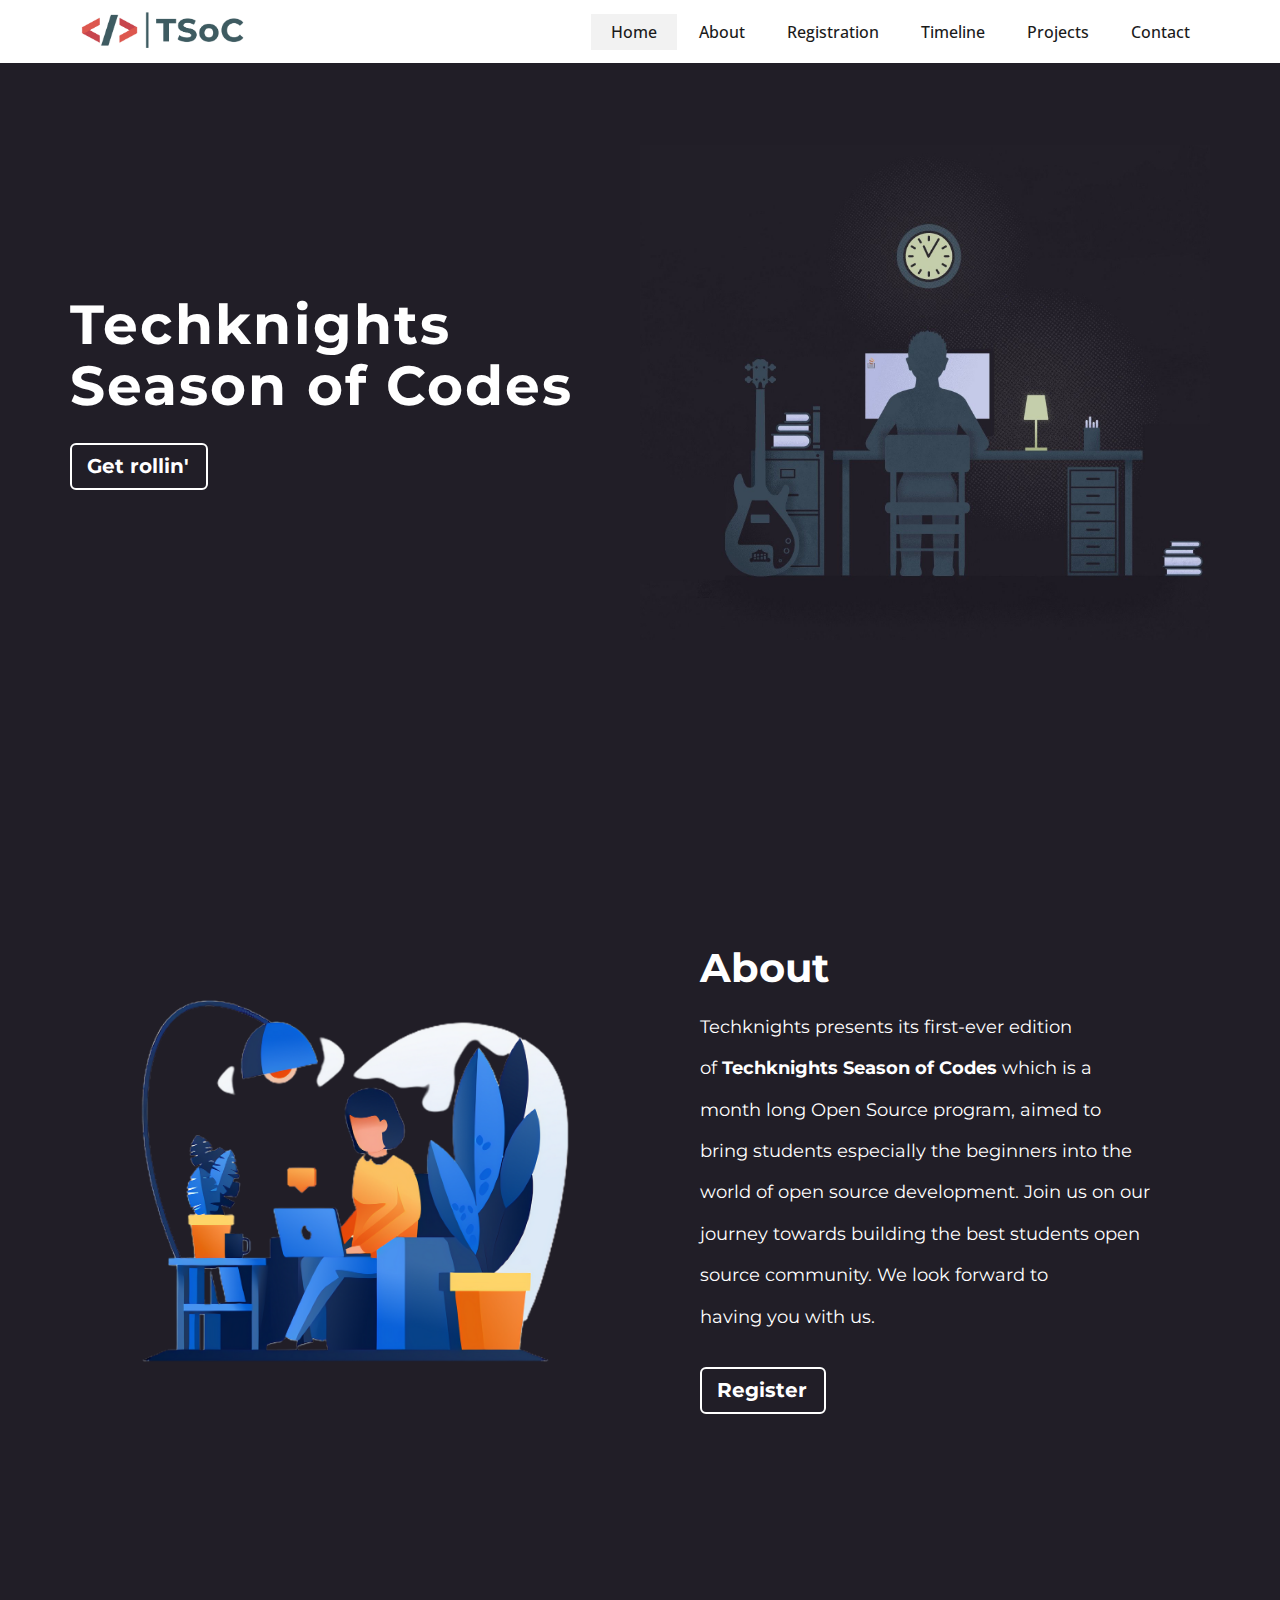
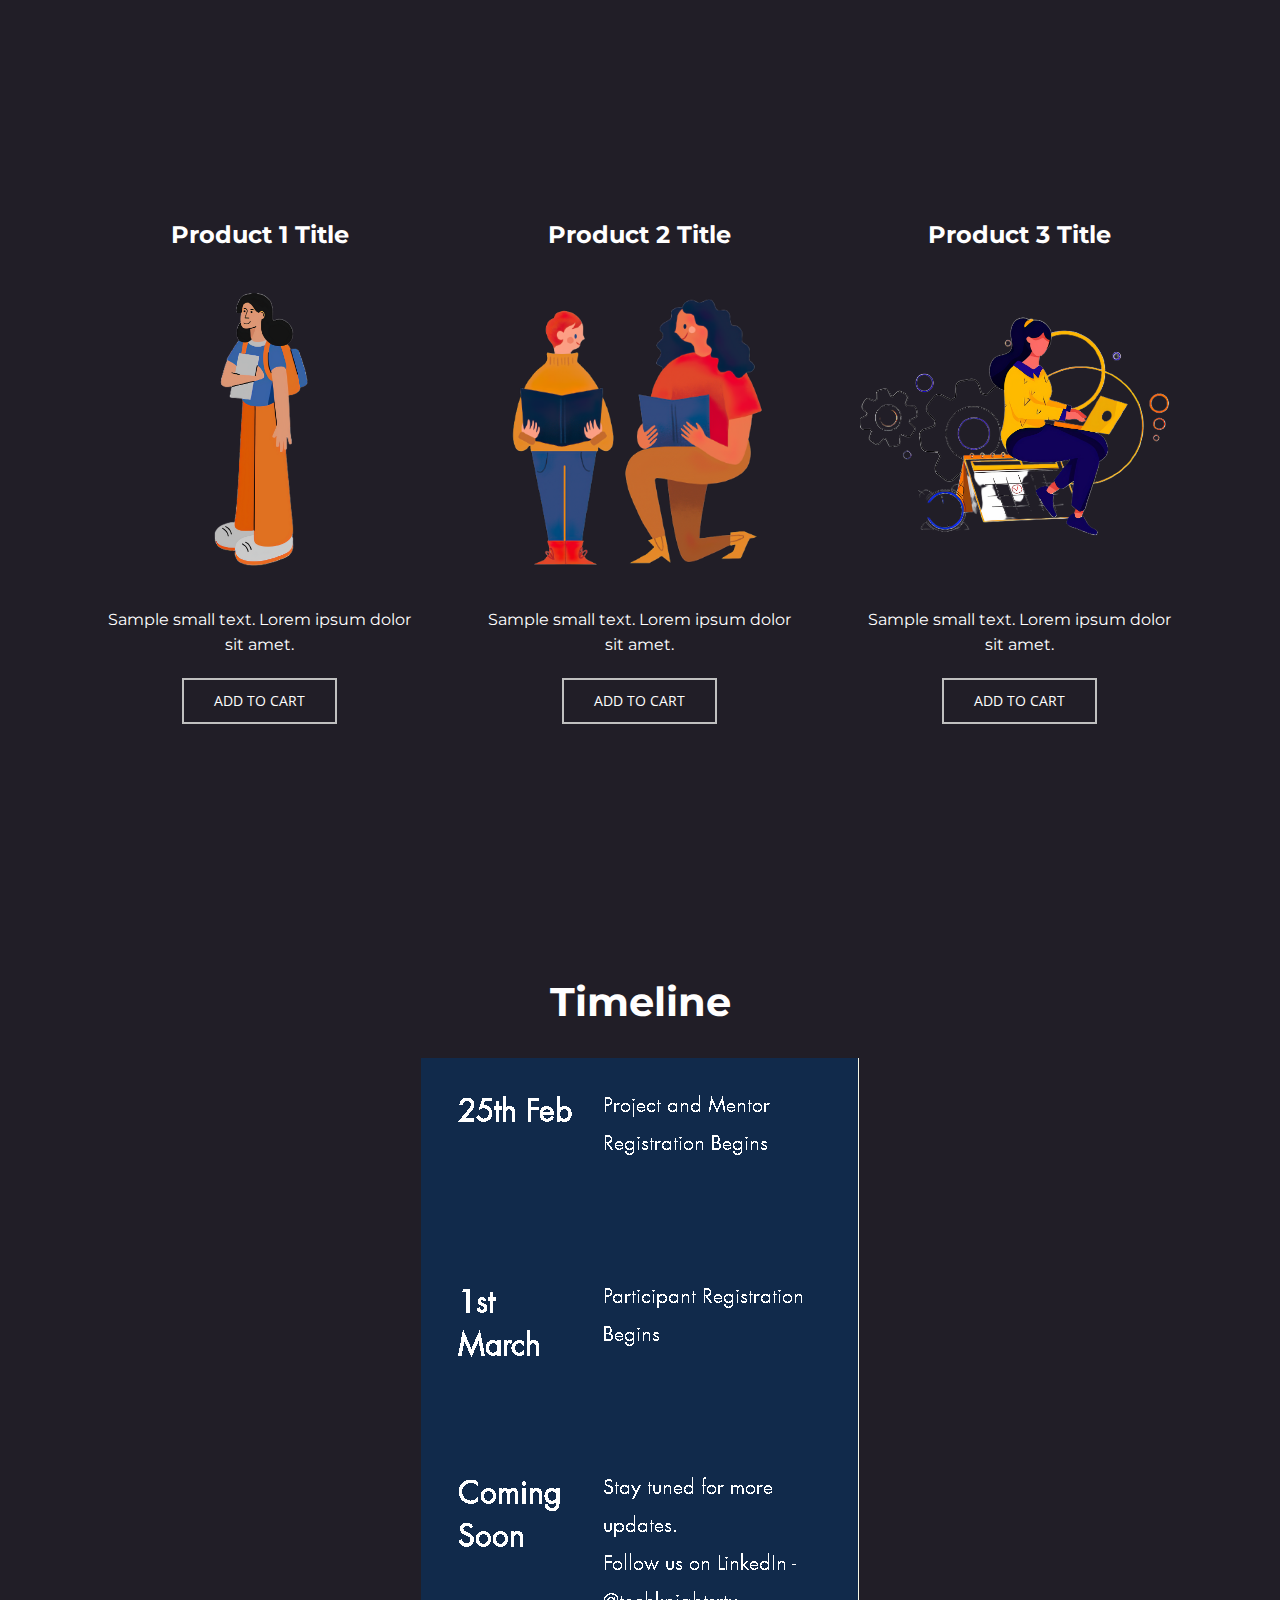
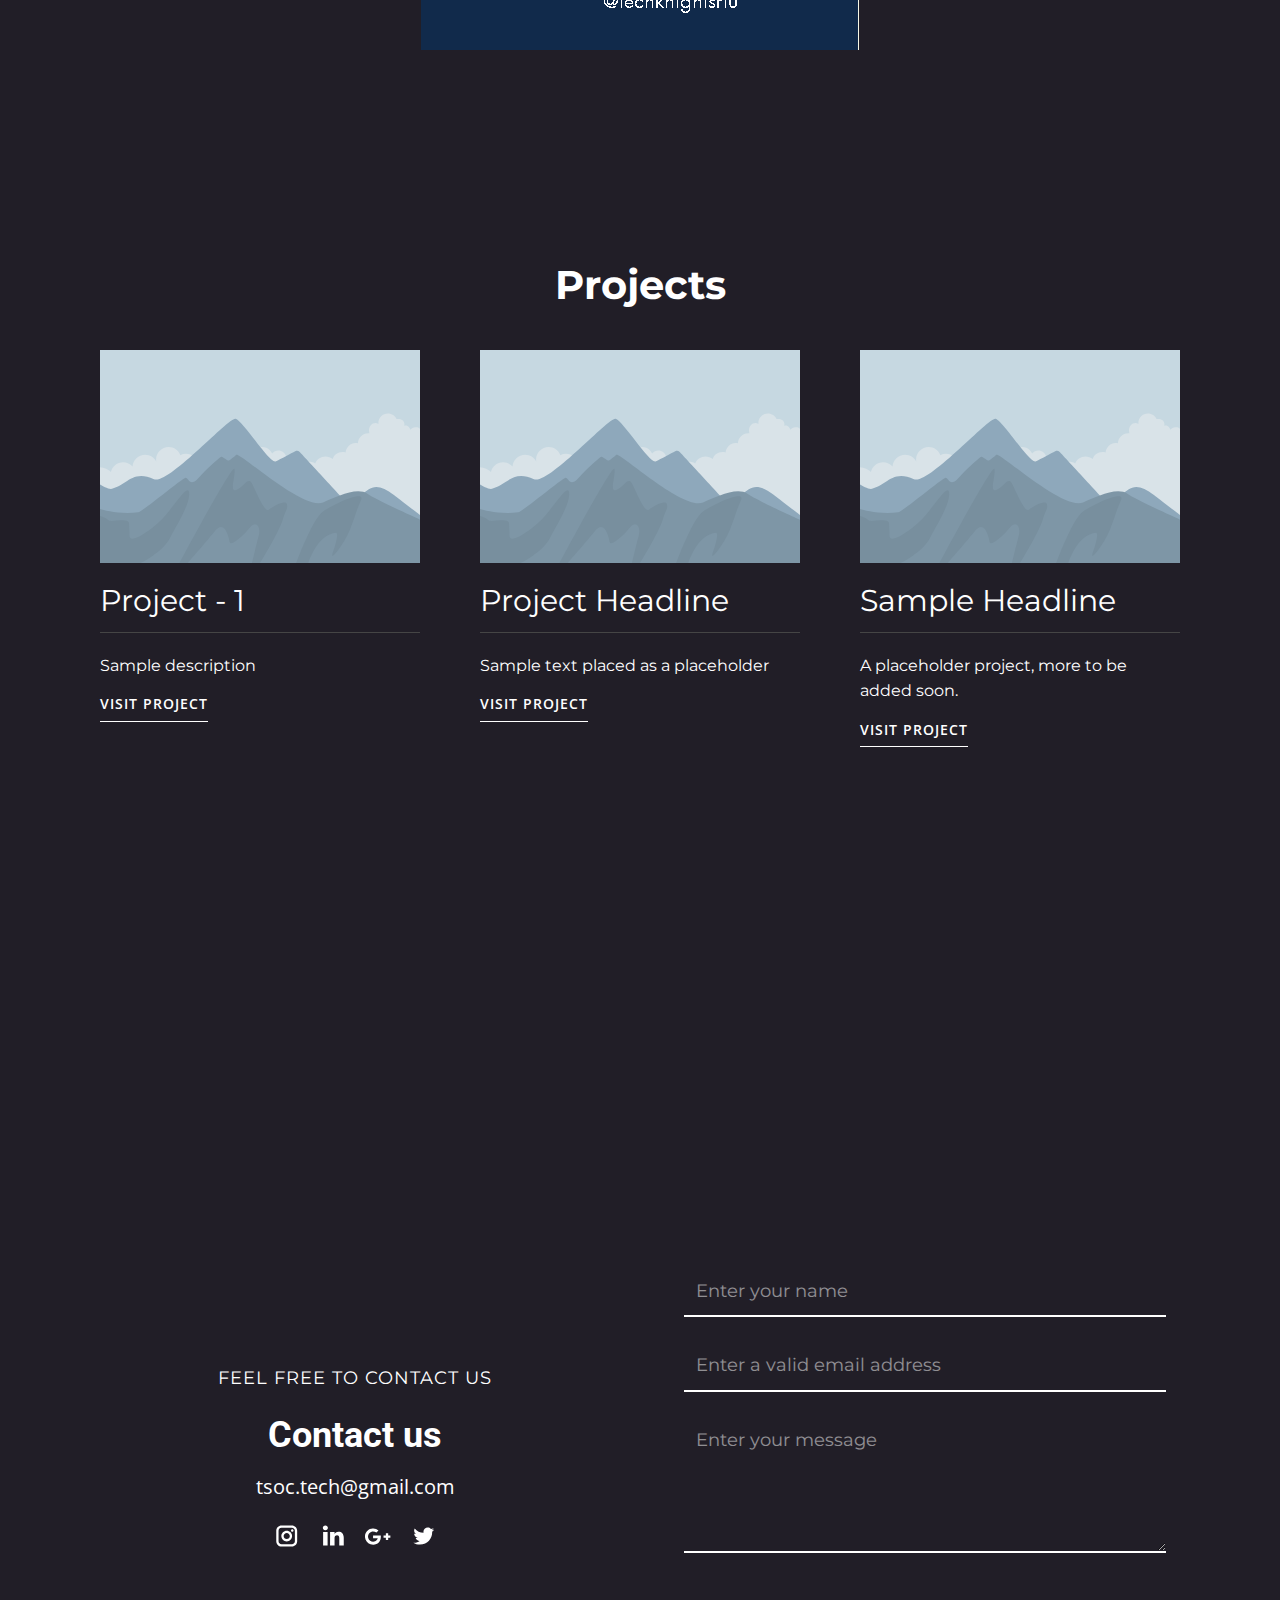
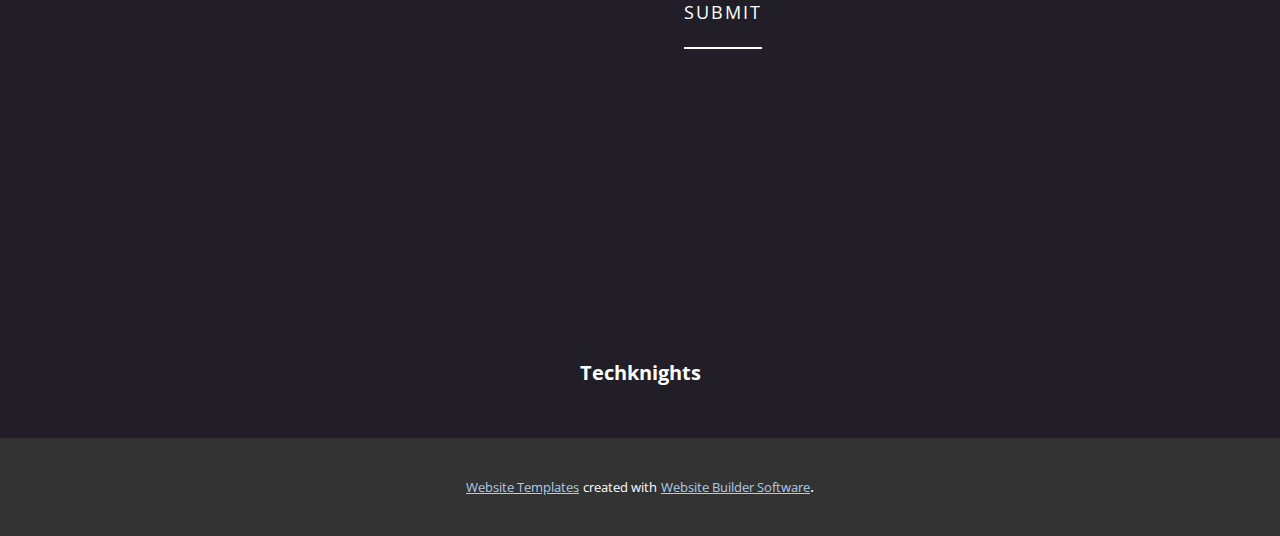
==== commit c0596674: "Fixing the crash" ====
--- a/Home.html
+++ b/Home.html
@@ -35,7 +35,7 @@
     <link rel="canonical" href="index.html">
     <meta property="og:url" content="index.html">
   </head>
-  <body class="u-body"><header class="u-clearfix u-header u-white u-header" id="sec-f2ec"><div class="u-clearfix u-sheet u-sheet-1">
+  <body class="u-body"><header class="u-clearfix u-header u-sticky u-white u-header" id="sec-f2ec"><div class="u-clearfix u-sheet u-sheet-1">
         <nav class="u-menu u-menu-dropdown u-offcanvas u-menu-1">
           <div class="menu-collapse" style="font-size: 1rem; letter-spacing: 0px; font-weight: 500;">
             <a class="u-button-style u-custom-active-border-color u-custom-active-color u-custom-border u-custom-border-color u-custom-borders u-custom-hover-border-color u-custom-hover-color u-custom-left-right-menu-spacing u-custom-padding-bottom u-custom-text-active-color u-custom-text-color u-custom-text-hover-color u-custom-top-bottom-menu-spacing u-nav-link u-text-active-palette-1-base u-text-hover-palette-2-base" href="#">
@@ -46,22 +46,24 @@
             </a>
           </div>
           <div class="u-custom-menu u-nav-container">
-            <ul class="u-nav u-spacing-2 u-unstyled u-nav-1"><li class="u-nav-item"><a class="u-active-grey-5 u-border-active-palette-1-base u-border-hover-palette-1-light-1 u-button-style u-hover-grey-10 u-nav-link u-text-active-grey-90 u-text-grey-90 u-text-hover-grey-90" href="Home.html" style="padding: 10px 20px;">Home</a>
+            <ul class="u-nav u-spacing-2 u-unstyled u-nav-1"><li class="u-nav-item"><a class="u-active-grey-5 u-border-active-palette-1-base u-border-hover-palette-1-light-1 u-button-style u-hover-grey-10 u-nav-link u-text-active-grey-90 u-text-grey-90 u-text-hover-grey-90" href="#home" style="padding: 10px 20px;">Home</a>
 </li><li class="u-nav-item"><a class="u-active-grey-5 u-border-active-palette-1-base u-border-hover-palette-1-light-1 u-button-style u-hover-grey-10 u-nav-link u-text-active-grey-90 u-text-grey-90 u-text-hover-grey-90" href="#about" style="padding: 10px 20px;">About</a>
-</li><li class="u-nav-item"><a class="u-active-grey-5 u-border-active-palette-1-base u-border-hover-palette-1-light-1 u-button-style u-hover-grey-10 u-nav-link u-text-active-grey-90 u-text-grey-90 u-text-hover-grey-90" style="padding: 10px 20px;">Registration</a>
-</li><li class="u-nav-item"><a class="u-active-grey-5 u-border-active-palette-1-base u-border-hover-palette-1-light-1 u-button-style u-hover-grey-10 u-nav-link u-text-active-grey-90 u-text-grey-90 u-text-hover-grey-90" style="padding: 10px 20px;">Timeline</a>
+</li><li class="u-nav-item"><a class="u-active-grey-5 u-border-active-palette-1-base u-border-hover-palette-1-light-1 u-button-style u-hover-grey-10 u-nav-link u-text-active-grey-90 u-text-grey-90 u-text-hover-grey-90" href="#register" style="padding: 10px 20px;">Registration</a>
+</li><li class="u-nav-item"><a class="u-active-grey-5 u-border-active-palette-1-base u-border-hover-palette-1-light-1 u-button-style u-hover-grey-10 u-nav-link u-text-active-grey-90 u-text-grey-90 u-text-hover-grey-90" href="#timeline" style="padding: 10px 20px;">Timeline</a>
 </li><li class="u-nav-item"><a class="u-active-grey-5 u-border-active-palette-1-base u-border-hover-palette-1-light-1 u-button-style u-hover-grey-10 u-nav-link u-text-active-grey-90 u-text-grey-90 u-text-hover-grey-90" href="#projects" style="padding: 10px 20px;">Projects</a>
+</li><li class="u-nav-item"><a class="u-active-grey-5 u-border-active-palette-1-base u-border-hover-palette-1-light-1 u-button-style u-hover-grey-10 u-nav-link u-text-active-grey-90 u-text-grey-90 u-text-hover-grey-90" href="#contact" style="padding: 10px 20px;">Contact</a>
 </li></ul>
           </div>
           <div class="u-custom-menu u-nav-container-collapse">
             <div class="u-black u-container-style u-inner-container-layout u-opacity u-opacity-95 u-sidenav">
               <div class="u-sidenav-overflow">
                 <div class="u-menu-close"></div>
-                <ul class="u-align-center u-nav u-popupmenu-items u-unstyled u-nav-2"><li class="u-nav-item"><a class="u-button-style u-nav-link" href="Home.html" style="padding: 10px 20px;">Home</a>
+                <ul class="u-align-center u-nav u-popupmenu-items u-unstyled u-nav-2"><li class="u-nav-item"><a class="u-button-style u-nav-link" href="#home" style="padding: 10px 20px;">Home</a>
 </li><li class="u-nav-item"><a class="u-button-style u-nav-link" href="#about" style="padding: 10px 20px;">About</a>
-</li><li class="u-nav-item"><a class="u-button-style u-nav-link" style="padding: 10px 20px;">Registration</a>
-</li><li class="u-nav-item"><a class="u-button-style u-nav-link" style="padding: 10px 20px;">Timeline</a>
+</li><li class="u-nav-item"><a class="u-button-style u-nav-link" href="#register" style="padding: 10px 20px;">Registration</a>
+</li><li class="u-nav-item"><a class="u-button-style u-nav-link" href="#timeline" style="padding: 10px 20px;">Timeline</a>
 </li><li class="u-nav-item"><a class="u-button-style u-nav-link" href="#projects" style="padding: 10px 20px;">Projects</a>
+</li><li class="u-nav-item"><a class="u-button-style u-nav-link" href="#contact" style="padding: 10px 20px;">Contact</a>
 </li></ul>
               </div>
             </div>
@@ -72,32 +74,36 @@
           <img src="images/croppedlogo.png" class="u-logo-image u-logo-image-1" data-image-width="184">
         </a>
       </div></header>
-    <section class="u-clearfix u-image u-section-1" id="sec-a8a9" data-image-width="2000" data-image-height="1333">
-      <div class="u-clearfix u-expanded-width u-layout-wrap z-index u-layout-wrap-1">
-        <div class="u-layout">
-          <div class="u-layout-row">
-            <div class="u-align-center-sm u-align-center-xs u-align-left-lg u-align-left-md u-container-style u-custom-color-2 u-layout-cell u-size-30 u-layout-cell-1" data-animation-name="fadeIn" data-animation-duration="1000" data-animation-delay="0" data-animation-direction="">
-              <div class="u-container-layout u-valign-middle u-container-layout-1">
-                <h1 class="u-align-left-xl u-custom-font u-font-montserrat u-text z-index u-text-1"><b style="">Tec​h​knights Season of Code</b>
-                </h1>
-                <a href="#" class="btn-trans u-border-2 u-border-hover-custom-color-2 u-border-white u-btn u-btn-round u-button-style u-custom-color-2 u-custom-font u-font-montserrat u-hover-white u-radius-6 u-btn-1">Get Started</a>
-              </div>
-            </div>
-            <div class="u-container-style u-hidden-sm u-hidden-xs u-image u-layout-cell u-size-30 z-index u-image-1" data-image-width="2560" data-image-height="1440" data-animation-name="fadeIn" data-animation-duration="1000" data-animation-delay="0">
-              <div class="u-container-layout u-container-layout-2"></div>
-            </div>
-          </div>
-        </div>
-      </div>
-    </section>
-    <section class="u-clearfix u-custom-color-2 u-section-2" id="about">
-      <div class="u-clearfix u-sheet u-sheet-1">
+    <section class="u-align-center-lg u-align-center-md u-align-center-sm u-align-center-xs u-clearfix u-custom-color-2 u-section-1" id="sec-8267">
+      <div class="u-clearfix u-sheet u-valign-middle u-sheet-1">
+        <div class="u-clearfix u-expanded-width u-gutter-0 u-layout-wrap u-layout-wrap-1">
+          <div class="u-layout" style="">
+            <div class="u-layout-row" style="">
+              <div class="u-align-center-sm u-align-center-xs u-align-left-lg u-align-left-md u-align-left-xl u-container-style u-custom-color-2 u-layout-cell u-left-cell u-size-30 u-size-xs-60 u-layout-cell-1" src="">
+                <div class="u-container-layout u-valign-middle u-container-layout-1">
+                  <h2 class="u-custom-font u-font-montserrat u-text u-text-1"><b style="">Techknights Season of Codes</b>
+                  </h2>
+                  <a href="#about" class="btn-trans u-border-2 u-border-hover-custom-color-2 u-border-white u-btn u-btn-round u-button-style u-custom-color-2 u-custom-font u-font-montserrat u-hover-white u-radius-6 u-btn-1">Get rollin'</a>
+                </div>
+              </div>
+              <div class="u-align-center u-container-style u-hidden-sm u-hidden-xs u-layout-cell u-right-cell u-size-30 u-size-xs-60 u-layout-cell-2" src="">
+                <div class="u-container-layout u-valign-middle u-container-layout-2" src="">
+                  <img class="u-expanded-width u-image u-image-1" src="images/top3.jpg">
+                </div>
+              </div>
+            </div>
+          </div>
+        </div>
+      </div>
+    </section>
+    <section class="u-align-center u-clearfix u-custom-color-2 u-section-2" id="about">
+      <div class="u-clearfix u-sheet u-valign-middle-lg u-valign-middle-xl u-sheet-1">
         <div class="u-clearfix u-expanded-width u-gutter-0 u-layout-wrap u-layout-wrap-1">
           <div class="u-layout">
             <div class="u-layout-row">
-              <div class="u-container-style u-expand-resize u-layout-cell u-left-cell u-size-30 u-layout-cell-1">
+              <div class="u-container-style u-layout-cell u-left-cell u-size-30 u-layout-cell-1">
                 <div class="u-container-layout u-valign-middle u-container-layout-1">
-                  <img class="u-align-center u-image u-image-1" src="images/tsoc-3-removebg-preview.png">
+                  <img class="u-align-center u-image u-image-1" src="images/about.png">
                 </div>
               </div>
               <div class="u-align-left-lg u-align-left-xl u-container-style u-layout-cell u-right-cell u-size-30 u-layout-cell-2">
@@ -114,57 +120,57 @@
         </div>
       </div>
     </section>
-    <section class="u-align-center u-clearfix u-custom-color-2 u-section-3" id="sec-4c63">
-      <div class="u-clearfix u-sheet u-sheet-1"><!--products--><!--products_options_json--><!--{"type":"Recent","source":"","tags":"","count":3}--><!--/products_options_json-->
+    <section class="u-align-center u-clearfix u-custom-color-2 u-section-3" id="register">
+      <div class="u-clearfix u-sheet u-valign-middle u-sheet-1"><!--products--><!--products_options_json--><!--{"type":"Recent","source":"","tags":"","count":3}--><!--/products_options_json-->
         <div class="u-expanded-width u-products u-repeater u-repeater-1"><!--product_item-->
           <div class="u-align-center u-container-style u-products-item u-repeater-item">
             <div class="u-container-layout u-similar-container u-valign-middle u-container-layout-1"><!--product_title-->
-              <h4 class="u-align-center u-custom-font u-font-montserrat u-product-control u-text u-text-1">
+              <h4 class="u-custom-font u-font-montserrat u-product-control u-text u-text-1">
                 <a class="u-product-title-link" href="#"><!--product_title_content-->Product 1 Title<!--/product_title_content--></a>
               </h4><!--/product_title--><!--product_image-->
-              <img alt="" class="u-expanded-width u-image u-image-default u-product-control u-image-1" src="images/tsoc-4-removebg-preview.png"><!--/product_image--><!--product_content-->
-              <div class="u-align-center u-custom-font u-font-montserrat u-product-control u-product-desc u-text u-text-2"><!--product_content_content-->Sample small text. Lorem ipsum dolor sit amet.<!--/product_content_content--></div><!--/product_content--><!--product_button--><!--options_json--><!--{"clickType":"add-to-cart","content":""}--><!--/options_json-->
+              <img alt="" class="u-expanded-width u-image u-image-default u-product-control u-image-1" src="images/student.png"><!--/product_image--><!--product_content-->
+              <div class="u-custom-font u-font-montserrat u-product-control u-product-desc u-text u-text-2"><!--product_content_content-->Sample small text. Lorem ipsum dolor sit amet.<!--/product_content_content--></div><!--/product_content--><!--product_button--><!--options_json--><!--{"clickType":"add-to-cart","content":""}--><!--/options_json-->
               <a href="" class="u-border-2 u-border-grey-25 u-btn u-btn-rectangle u-button-style u-none u-product-control u-text-body-alt-color u-btn-1"><!--product_button_content-->Add to Cart<!--/product_button_content--></a><!--/product_button-->
             </div>
           </div><!--/product_item--><!--product_item-->
           <div class="u-align-center u-container-style u-products-item u-repeater-item">
             <div class="u-container-layout u-similar-container u-valign-middle u-container-layout-2"><!--product_title-->
-              <h4 class="u-align-center u-custom-font u-font-montserrat u-product-control u-text u-text-3">
+              <h4 class="u-custom-font u-font-montserrat u-product-control u-text u-text-3">
                 <a class="u-product-title-link" href="#"><!--product_title_content-->Product 2 Title<!--/product_title_content--></a>
               </h4><!--/product_title--><!--product_image-->
-              <img alt="" class="u-expanded-width u-image u-image-default u-product-control u-image-2" src="images/tsoc-7-removebg-preview.png"><!--/product_image--><!--product_content-->
-              <div class="u-align-center u-custom-font u-font-montserrat u-product-control u-product-desc u-text u-text-4"><!--product_content_content-->Sample small text. Lorem ipsum dolor sit amet.<!--/product_content_content--></div><!--/product_content--><!--product_button--><!--options_json--><!--{"clickType":"add-to-cart","content":""}--><!--/options_json-->
+              <img alt="" class="u-expanded-width u-image u-image-default u-product-control u-image-2" src="images/mentor.png"><!--/product_image--><!--product_content-->
+              <div class="u-custom-font u-font-montserrat u-product-control u-product-desc u-text u-text-4"><!--product_content_content-->Sample small text. Lorem ipsum dolor sit amet.<!--/product_content_content--></div><!--/product_content--><!--product_button--><!--options_json--><!--{"clickType":"add-to-cart","content":""}--><!--/options_json-->
               <a href="" class="u-border-2 u-border-grey-25 u-btn u-btn-rectangle u-button-style u-none u-product-control u-text-body-alt-color u-btn-2"><!--product_button_content-->Add to Cart<!--/product_button_content--></a><!--/product_button-->
             </div>
           </div><!--/product_item--><!--product_item-->
           <div class="u-align-center u-container-style u-products-item u-repeater-item">
             <div class="u-container-layout u-similar-container u-valign-middle u-container-layout-3"><!--product_title-->
-              <h4 class="u-align-center u-custom-font u-font-montserrat u-product-control u-text u-text-5">
+              <h4 class="u-custom-font u-font-montserrat u-product-control u-text u-text-5">
                 <a class="u-product-title-link" href="#"><!--product_title_content-->Product 3 Title<!--/product_title_content--></a>
               </h4><!--/product_title--><!--product_image-->
-              <img alt="" class="u-expanded-width u-image u-image-default u-product-control u-image-3" src="images/tsoc-8-removebg-preview.png"><!--/product_image--><!--product_content-->
-              <div class="u-align-center u-custom-font u-font-montserrat u-product-control u-product-desc u-text u-text-6"><!--product_content_content-->Sample small text. Lorem ipsum dolor sit amet.<!--/product_content_content--></div><!--/product_content--><!--product_button--><!--options_json--><!--{"clickType":"add-to-cart","content":""}--><!--/options_json-->
+              <img alt="" class="u-expanded-width u-image u-image-default u-product-control u-image-3" src="images/project.png"><!--/product_image--><!--product_content-->
+              <div class="u-custom-font u-font-montserrat u-product-control u-product-desc u-text u-text-6"><!--product_content_content-->Sample small text. Lorem ipsum dolor sit amet.<!--/product_content_content--></div><!--/product_content--><!--product_button--><!--options_json--><!--{"clickType":"add-to-cart","content":""}--><!--/options_json-->
               <a href="" class="u-border-2 u-border-grey-25 u-btn u-btn-rectangle u-button-style u-none u-product-control u-text-body-alt-color u-btn-3"><!--product_button_content-->Add to Cart<!--/product_button_content--></a><!--/product_button-->
             </div>
           </div><!--/product_item-->
         </div><!--/products-->
       </div>
     </section>
-    <section class="u-clearfix u-custom-color-2 u-section-4" id="sec-beb1">
-      <div class="u-clearfix u-sheet u-sheet-1">
+    <section class="u-align-center u-clearfix u-custom-color-2 u-section-4" id="timeline">
+      <div class="u-clearfix u-sheet u-valign-middle u-sheet-1">
         <h2 class="u-custom-font u-font-montserrat u-text u-text-default u-text-1"><b style="">Timeline</b>
         </h2>
-        <img src="images/Screenshot134.png" alt="" class="u-image u-image-default u-image-1" data-image-width="438" data-image-height="592">
-      </div>
-    </section>
-    <section class="u-align-center u-clearfix u-custom-color-2 u-section-5" id="sec-8661">
-      <div class="u-clearfix u-sheet u-sheet-1">
+        <img src="images/timeline-1.png" alt="" class="u-image u-image-default u-image-1">
+      </div>
+    </section>
+    <section class="u-align-center u-clearfix u-custom-color-2 u-section-5" id="projects">
+      <div class="u-clearfix u-sheet u-valign-middle u-sheet-1">
         <h2 class="u-custom-font u-font-montserrat u-text u-text-default u-text-1"><b style="">Projects</b>
         </h2>
         <div class="align u-expanded-width u-list u-repeater u-list-1">
           <div class="u-container-style u-list-item u-repeater-item">
             <div class="u-container-layout u-similar-container u-container-layout-1">
-              <img alt="" class="u-expanded-width u-image u-image-default u-image-1" data-image-width="2000" data-image-height="1333" src="images/7.svg">
+              <img alt="" class="u-expanded-width u-image u-image-default u-image-1" data-image-width="2000" data-image-height="1333" src="images/8.svg">
               <h3 class="u-custom-font u-font-montserrat u-text u-text-2">Project - 1</h3>
               <div class="u-border-1 u-border-grey-dark-1 u-expanded-width u-line u-line-horizontal u-line-1"></div>
               <p class="u-custom-font u-font-montserrat u-text u-text-3">Sample description</p>
@@ -173,7 +179,7 @@
           </div>
           <div class="u-container-style u-list-item u-repeater-item">
             <div class="u-container-layout u-similar-container u-container-layout-2">
-              <img alt="" class="u-expanded-width u-image u-image-default u-image-2" data-image-width="2000" data-image-height="1333" src="images/7.svg">
+              <img alt="" class="u-expanded-width u-image u-image-default u-image-2" data-image-width="2000" data-image-height="1333" src="images/8.svg">
               <h3 class="u-custom-font u-font-montserrat u-text u-text-4">Project Headline</h3>
               <div class="u-border-1 u-border-grey-dark-1 u-expanded-width u-line u-line-horizontal u-line-2"></div>
               <p class="u-custom-font u-font-montserrat u-text u-text-5">Sample text placed as a placeholder</p>
@@ -182,7 +188,7 @@
           </div>
           <div class="u-container-style u-list-item u-repeater-item">
             <div class="u-container-layout u-similar-container u-container-layout-3">
-              <img alt="" class="u-expanded-width u-image u-image-default u-image-3" data-image-width="2000" data-image-height="1333" src="images/7.svg">
+              <img alt="" class="u-expanded-width u-image u-image-default u-image-3" data-image-width="2000" data-image-height="1333" src="images/8.svg">
               <h3 class="u-custom-font u-font-montserrat u-text u-text-6">Sample Headline</h3>
               <div class="u-border-1 u-border-grey-dark-1 u-expanded-width u-line u-line-horizontal u-line-3"></div>
               <p class="u-custom-font u-font-montserrat u-text u-text-7">A placeholder project, more to be added soon.</p>
@@ -192,15 +198,16 @@
         </div>
       </div>
     </section>
-    <section class="u-align-center u-clearfix u-custom-color-2 u-section-6" id="sec-a479">
-      <div class="u-clearfix u-sheet u-sheet-1">
+    <section class="u-align-center u-clearfix u-custom-color-2 u-section-6" id="contact">
+      <div class="u-clearfix u-sheet u-valign-middle u-sheet-1">
         <div class="u-clearfix u-expanded-width u-layout-wrap u-layout-wrap-1">
           <div class="u-gutter-0 u-layout">
             <div class="u-layout-row">
-              <div class="u-align-left u-container-style u-layout-cell u-left-cell u-size-30 u-layout-cell-1">
+              <div class="u-align-center u-container-style u-layout-cell u-left-cell u-size-30 u-layout-cell-1">
                 <div class="u-container-layout u-valign-middle u-container-layout-1">
                   <h6 class="u-align-center-sm u-align-center-xs u-custom-font u-font-montserrat u-text u-text-1">Feel free to contact us</h6>
-                  <h2 class="u-align-center-sm u-align-center-xs u-text u-text-2">Contact us</h2>
+                  <h2 class="u-align-center-sm u-align-center-xs u-text u-text-2"><b>Contact us</b>
+                  </h2>
                   <p class="u-align-center-sm u-align-center-xs u-text u-text-3">tsoc.tech@gmail.com</p>
                   <div class="u-align-center-sm u-align-center-xs u-social-icons u-spacing-20 u-social-icons-1">
                     <a class="u-social-url" target="_blank" href=""><span class="u-icon u-icon-circle u-social-instagram u-social-type-logo u-icon-1"><svg class="u-svg-link" preserveAspectRatio="xMidYMin slice" viewBox="0 0 112 112" style=""><use xmlns:xlink="http://www.w3.org/1999/xlink" xlink:href="#svg-1dbd"></use></svg><svg xmlns="http://www.w3.org/2000/svg" xmlns:xlink="http://www.w3.org/1999/xlink" version="1.1" xml:space="preserve" class="u-svg-content" viewBox="0 0 112 112" x="0px" y="0px" id="svg-1dbd"><path d="M55.9,32.9c-12.8,0-23.2,10.4-23.2,23.2s10.4,23.2,23.2,23.2s23.2-10.4,23.2-23.2S68.7,32.9,55.9,32.9z M55.9,69.4c-7.4,0-13.3-6-13.3-13.3c-0.1-7.4,6-13.3,13.3-13.3s13.3,6,13.3,13.3C69.3,63.5,63.3,69.4,55.9,69.4z"></path><path d="M79.7,26.8c-3,0-5.4,2.5-5.4,5.4s2.5,5.4,5.4,5.4c3,0,5.4-2.5,5.4-5.4S82.7,26.8,79.7,26.8z"></path><path d="M78.2,11H33.5C21,11,10.8,21.3,10.8,33.7v44.7c0,12.6,10.2,22.8,22.7,22.8h44.7c12.6,0,22.7-10.2,22.7-22.7 V33.7C100.8,21.1,90.6,11,78.2,11z M91,78.4c0,7.1-5.8,12.8-12.8,12.8H33.5c-7.1,0-12.8-5.8-12.8-12.8V33.7 c0-7.1,5.8-12.8,12.8-12.8h44.7c7.1,0,12.8,5.8,12.8,12.8V78.4z"></path></svg></span>
@@ -244,8 +251,6 @@
             </div>
           </div>
         </div>
-        <h2 class="u-custom-font u-font-montserrat u-text u-text-default u-text-4"><b style="">Contact Us</b>
-        </h2>
       </div>
     </section>
     
--- a/nicepage.css
+++ b/nicepage.css
@@ -31041,6 +31041,114 @@
         }
 
         
+        
+        .u-custom-color-3,
+        .u-body.u-custom-color-3,
+        .u-container-style.u-custom-color-3:before,
+        .u-table-alt-custom-color-3 tr:nth-child(even)
+        {
+            color: #ffffff;
+            background-color: #242635;
+        }
+
+        .u-button-style.u-custom-color-3,
+        .u-button-style.u-custom-color-3[class*="u-border-"]
+        {
+            color: #ffffff !important;
+            background-color: #242635 !important;
+        }
+
+        .u-button-style.u-custom-color-3:hover,
+        .u-button-style.u-custom-color-3[class*="u-border-"]:hover,
+        .u-button-style.u-custom-color-3:focus,
+        .u-button-style.u-custom-color-3[class*="u-border-"]:focus,
+        .u-button-style.u-button-style.u-custom-color-3:active,
+        .u-button-style.u-button-style.u-custom-color-3[class*="u-border-"]:active,
+        .u-button-style.u-button-style.u-custom-color-3.active,
+        .u-button-style.u-button-style.u-custom-color-3[class*="u-border-"].active
+        {
+            color: #ffffff !important;
+            background-color: #202230 !important;
+        }
+
+        .u-hover-custom-color-3:hover,
+        .u-hover-custom-color-3[class*="u-border-"]:hover,
+        .u-hover-custom-color-3:focus,
+        .u-hover-custom-color-3[class*="u-border-"]:focus,
+        .u-active-custom-color-3.u-active.u-active,
+        .u-active-custom-color-3[class*="u-border-"].u-active.u-active,
+        a.u-button-style.u-hover-custom-color-3:hover,
+        a.u-button-style.u-hover-custom-color-3[class*="u-border-"]:hover,
+        a.u-button-style.u-hover-custom-color-3:focus,
+        a.u-button-style.u-hover-custom-color-3[class*="u-border-"]:focus,
+        a.u-button-style.u-button-style.u-active-custom-color-3:active,
+        a.u-button-style.u-button-style.u-active-custom-color-3[class*="u-border-"]:active,
+        a.u-button-style.u-button-style.u-active-custom-color-3.active,
+        a.u-button-style.u-button-style.u-active-custom-color-3[class*="u-border-"].active
+        {
+            color: #ffffff !important;
+            background-color: #242635 !important;
+        }
+
+        a.u-link.u-hover-custom-color-3:hover {
+            color: #242635 !important;
+        }
+
+        
+        
+        .u-custom-color-4,
+        .u-body.u-custom-color-4,
+        .u-container-style.u-custom-color-4:before,
+        .u-table-alt-custom-color-4 tr:nth-child(even)
+        {
+            color: #ffffff;
+            background-color: #221f28;
+        }
+
+        .u-button-style.u-custom-color-4,
+        .u-button-style.u-custom-color-4[class*="u-border-"]
+        {
+            color: #ffffff !important;
+            background-color: #221f28 !important;
+        }
+
+        .u-button-style.u-custom-color-4:hover,
+        .u-button-style.u-custom-color-4[class*="u-border-"]:hover,
+        .u-button-style.u-custom-color-4:focus,
+        .u-button-style.u-custom-color-4[class*="u-border-"]:focus,
+        .u-button-style.u-button-style.u-custom-color-4:active,
+        .u-button-style.u-button-style.u-custom-color-4[class*="u-border-"]:active,
+        .u-button-style.u-button-style.u-custom-color-4.active,
+        .u-button-style.u-button-style.u-custom-color-4[class*="u-border-"].active
+        {
+            color: #ffffff !important;
+            background-color: #1f1c24 !important;
+        }
+
+        .u-hover-custom-color-4:hover,
+        .u-hover-custom-color-4[class*="u-border-"]:hover,
+        .u-hover-custom-color-4:focus,
+        .u-hover-custom-color-4[class*="u-border-"]:focus,
+        .u-active-custom-color-4.u-active.u-active,
+        .u-active-custom-color-4[class*="u-border-"].u-active.u-active,
+        a.u-button-style.u-hover-custom-color-4:hover,
+        a.u-button-style.u-hover-custom-color-4[class*="u-border-"]:hover,
+        a.u-button-style.u-hover-custom-color-4:focus,
+        a.u-button-style.u-hover-custom-color-4[class*="u-border-"]:focus,
+        a.u-button-style.u-button-style.u-active-custom-color-4:active,
+        a.u-button-style.u-button-style.u-active-custom-color-4[class*="u-border-"]:active,
+        a.u-button-style.u-button-style.u-active-custom-color-4.active,
+        a.u-button-style.u-button-style.u-active-custom-color-4[class*="u-border-"].active
+        {
+            color: #ffffff !important;
+            background-color: #221f28 !important;
+        }
+
+        a.u-link.u-hover-custom-color-4:hover {
+            color: #221f28 !important;
+        }
+
+        
 
         
         .u-border-custom-color-1,
@@ -31130,6 +31238,96 @@
         .u-link.u-border-custom-color-2[class*="u-border-"]:hover
         {
             border-color: #1e1b23 !important;
+        }
+        
+        
+        .u-border-custom-color-3,
+        .u-separator-custom-color-3:after
+        {
+            border-color: #242635;
+            stroke: #242635;
+        }
+
+        .u-button-style.u-border-custom-color-3
+        {
+            border-color: #242635 !important;
+            color: #242635 !important;
+            background-color: transparent !important;
+        }
+
+        .u-button-style.u-border-custom-color-3:hover,
+        .u-button-style.u-border-custom-color-3:focus
+        {
+            border-color: #202230 !important;
+            color: #202230 !important;
+            background-color: transparent !important;
+        }
+
+        .u-border-hover-custom-color-3:hover,
+        .u-border-hover-custom-color-3:focus,
+        .u-border-active-custom-color-3.u-active.u-active,
+        a.u-button-style.u-border-hover-custom-color-3:hover,
+        a.u-button-style.u-border-hover-custom-color-3:focus,
+        a.u-button-style.u-button-style.u-border-active-custom-color-3:active,
+        a.u-button-style.u-button-style.u-border-active-custom-color-3.active
+        {
+            color: #242635 !important;
+            border-color: #242635 !important;
+        }
+
+        .u-link.u-border-custom-color-3[class*="u-border-"]
+        {
+            border-color: #242635 !important;
+        }
+
+        .u-link.u-border-custom-color-3[class*="u-border-"]:hover
+        {
+            border-color: #202230 !important;
+        }
+        
+        
+        .u-border-custom-color-4,
+        .u-separator-custom-color-4:after
+        {
+            border-color: #221f28;
+            stroke: #221f28;
+        }
+
+        .u-button-style.u-border-custom-color-4
+        {
+            border-color: #221f28 !important;
+            color: #221f28 !important;
+            background-color: transparent !important;
+        }
+
+        .u-button-style.u-border-custom-color-4:hover,
+        .u-button-style.u-border-custom-color-4:focus
+        {
+            border-color: #1f1c24 !important;
+            color: #1f1c24 !important;
+            background-color: transparent !important;
+        }
+
+        .u-border-hover-custom-color-4:hover,
+        .u-border-hover-custom-color-4:focus,
+        .u-border-active-custom-color-4.u-active.u-active,
+        a.u-button-style.u-border-hover-custom-color-4:hover,
+        a.u-button-style.u-border-hover-custom-color-4:focus,
+        a.u-button-style.u-button-style.u-border-active-custom-color-4:active,
+        a.u-button-style.u-button-style.u-border-active-custom-color-4.active
+        {
+            color: #221f28 !important;
+            border-color: #221f28 !important;
+        }
+
+        .u-link.u-border-custom-color-4[class*="u-border-"]
+        {
+            border-color: #221f28 !important;
+        }
+
+        .u-link.u-border-custom-color-4[class*="u-border-"]:hover
+        {
+            border-color: #1f1c24 !important;
         }
         
 
@@ -31237,6 +31435,112 @@
         a.u-link.u-text-hover-custom-color-2:hover
         {
             color: #211e27 !important;
+        }
+        
+        
+        .u-text-custom-color-3,
+        a.u-button-style.u-text-custom-color-3,
+        a.u-button-style.u-text-custom-color-3[class*="u-border-"]
+        {
+            color: #242635 !important;
+        }
+
+        a.u-button-style.u-text-custom-color-3:hover,
+        a.u-button-style.u-text-custom-color-3[class*="u-border-"]:hover,
+        a.u-button-style.u-text-custom-color-3:focus,
+        a.u-button-style.u-text-custom-color-3[class*="u-border-"]:focus,
+        a.u-button-style.u-button-style.u-text-custom-color-3:active,
+        a.u-button-style.u-button-style.u-text-custom-color-3[class*="u-border-"]:active,
+        a.u-button-style.u-button-style.u-text-custom-color-3.active,
+        a.u-button-style.u-button-style.u-text-custom-color-3[class*="u-border-"].active
+        {
+            color: #202230 !important;
+        }
+
+        a.u-button-style.u-button-style.u-text-hover-custom-color-3:hover,
+        a.u-button-style.u-button-style.u-text-hover-custom-color-3[class*="u-border-"]:hover,
+        a.u-button-style.u-button-style.u-text-hover-custom-color-3:focus,
+        a.u-button-style.u-button-style.u-text-hover-custom-color-3[class*="u-border-"]:focus,
+        a.u-button-style.u-button-style.u-button-style.u-text-active-custom-color-3:active,
+        a.u-button-style.u-button-style.u-button-style.u-text-active-custom-color-3[class*="u-border-"]:active,
+        a.u-button-style.u-button-style.u-button-style.u-text-active-custom-color-3.active,
+        a.u-button-style.u-button-style.u-button-style.u-text-active-custom-color-3[class*="u-border-"].active,
+        :not(.level-2) > .u-nav > .u-nav-item > a.u-nav-link.u-text-hover-custom-color-3:hover,
+        :not(.level-2) > .u-nav > .u-nav-item > a.u-nav-link.u-nav-link.u-text-active-custom-color-3.active,
+        .u-popupmenu-items.u-text-hover-custom-color-3 .u-nav-link:hover,
+        .u-popupmenu-items.u-popupmenu-items.u-text-active-custom-color-3 .u-nav-link.active
+        {
+            color: #242635 !important;
+        }
+
+        .u-text-custom-color-3 svg,
+        .u-text-hover-custom-color-3:hover svg,
+        .u-text-hover-custom-color-3:focus svg
+        {
+            fill: #242635;
+        }
+
+        .u-link.u-text-custom-color-3:hover
+        {
+            color: #202230 !important;
+        }
+
+        a.u-link.u-text-hover-custom-color-3:hover
+        {
+            color: #242635 !important;
+        }
+        
+        
+        .u-text-custom-color-4,
+        a.u-button-style.u-text-custom-color-4,
+        a.u-button-style.u-text-custom-color-4[class*="u-border-"]
+        {
+            color: #221f28 !important;
+        }
+
+        a.u-button-style.u-text-custom-color-4:hover,
+        a.u-button-style.u-text-custom-color-4[class*="u-border-"]:hover,
+        a.u-button-style.u-text-custom-color-4:focus,
+        a.u-button-style.u-text-custom-color-4[class*="u-border-"]:focus,
+        a.u-button-style.u-button-style.u-text-custom-color-4:active,
+        a.u-button-style.u-button-style.u-text-custom-color-4[class*="u-border-"]:active,
+        a.u-button-style.u-button-style.u-text-custom-color-4.active,
+        a.u-button-style.u-button-style.u-text-custom-color-4[class*="u-border-"].active
+        {
+            color: #1f1c24 !important;
+        }
+
+        a.u-button-style.u-button-style.u-text-hover-custom-color-4:hover,
+        a.u-button-style.u-button-style.u-text-hover-custom-color-4[class*="u-border-"]:hover,
+        a.u-button-style.u-button-style.u-text-hover-custom-color-4:focus,
+        a.u-button-style.u-button-style.u-text-hover-custom-color-4[class*="u-border-"]:focus,
+        a.u-button-style.u-button-style.u-button-style.u-text-active-custom-color-4:active,
+        a.u-button-style.u-button-style.u-button-style.u-text-active-custom-color-4[class*="u-border-"]:active,
+        a.u-button-style.u-button-style.u-button-style.u-text-active-custom-color-4.active,
+        a.u-button-style.u-button-style.u-button-style.u-text-active-custom-color-4[class*="u-border-"].active,
+        :not(.level-2) > .u-nav > .u-nav-item > a.u-nav-link.u-text-hover-custom-color-4:hover,
+        :not(.level-2) > .u-nav > .u-nav-item > a.u-nav-link.u-nav-link.u-text-active-custom-color-4.active,
+        .u-popupmenu-items.u-text-hover-custom-color-4 .u-nav-link:hover,
+        .u-popupmenu-items.u-popupmenu-items.u-text-active-custom-color-4 .u-nav-link.active
+        {
+            color: #221f28 !important;
+        }
+
+        .u-text-custom-color-4 svg,
+        .u-text-hover-custom-color-4:hover svg,
+        .u-text-hover-custom-color-4:focus svg
+        {
+            fill: #221f28;
+        }
+
+        .u-link.u-text-custom-color-4:hover
+        {
+            color: #1f1c24 !important;
+        }
+
+        a.u-link.u-text-hover-custom-color-4:hover
+        {
+            color: #221f28 !important;
         }
 
         
@@ -31487,25 +31791,25 @@
         /** color-rules **/
 
         /** alt-color-rules **/
-        .u-custom-color-1 a,.u-custom-color-2 a,.u-body-color a,.u-palette-1-base a,.u-palette-1-dark-3 a,.u-palette-1-dark-2 a,.u-palette-1-dark-1 a,.u-palette-1 a,.u-palette-1-light-1 a,.u-palette-2-base a,.u-palette-2-dark-3 a,.u-palette-2-dark-2 a,.u-palette-2-dark-1 a,.u-palette-2 a,.u-palette-2-light-1 a,.u-palette-3-dark-3 a,.u-palette-3-dark-2 a,.u-palette-3-dark-1 a,.u-palette-4-base a,.u-palette-4-dark-3 a,.u-palette-4-dark-2 a,.u-palette-4-dark-1 a,.u-palette-5-dark-3 a,.u-palette-5-dark-2 a,.u-palette-5-dark-1 a,.u-grey-40 a,.u-grey-30 a,.u-grey-90 a,.u-grey-80 a,.u-grey-75 a,.u-black a,.u-grey-70 a,.u-grey-60 a,.u-grey-50 a,.u-grey-dark-3 a,.u-grey-dark-2 a,.u-grey-dark-1 a,.u-grey a,.u-shading a,.u-overlap-contrast .u-header a:not(.u-nav-link):not(.u-btn)
+        .u-custom-color-1 a,.u-custom-color-2 a,.u-custom-color-3 a,.u-custom-color-4 a,.u-body-color a,.u-palette-1-base a,.u-palette-1-dark-3 a,.u-palette-1-dark-2 a,.u-palette-1-dark-1 a,.u-palette-1 a,.u-palette-1-light-1 a,.u-palette-2-base a,.u-palette-2-dark-3 a,.u-palette-2-dark-2 a,.u-palette-2-dark-1 a,.u-palette-2 a,.u-palette-2-light-1 a,.u-palette-3-dark-3 a,.u-palette-3-dark-2 a,.u-palette-3-dark-1 a,.u-palette-4-base a,.u-palette-4-dark-3 a,.u-palette-4-dark-2 a,.u-palette-4-dark-1 a,.u-palette-5-dark-3 a,.u-palette-5-dark-2 a,.u-palette-5-dark-1 a,.u-grey-40 a,.u-grey-30 a,.u-grey-90 a,.u-grey-80 a,.u-grey-75 a,.u-black a,.u-grey-70 a,.u-grey-60 a,.u-grey-50 a,.u-grey-dark-3 a,.u-grey-dark-2 a,.u-grey-dark-1 a,.u-grey a,.u-shading a,.u-overlap-contrast .u-header a:not(.u-nav-link):not(.u-btn)
         {
         color: #adcce9;
         }
-        .u-custom-color-1 a:hover,.u-custom-color-2 a:hover,.u-body-color a:hover,.u-palette-1-base a:hover,.u-palette-1-dark-3 a:hover,.u-palette-1-dark-2 a:hover,.u-palette-1-dark-1 a:hover,.u-palette-1 a:hover,.u-palette-1-light-1 a:hover,.u-palette-2-base a:hover,.u-palette-2-dark-3 a:hover,.u-palette-2-dark-2 a:hover,.u-palette-2-dark-1 a:hover,.u-palette-2 a:hover,.u-palette-2-light-1 a:hover,.u-palette-3-dark-3 a:hover,.u-palette-3-dark-2 a:hover,.u-palette-3-dark-1 a:hover,.u-palette-4-base a:hover,.u-palette-4-dark-3 a:hover,.u-palette-4-dark-2 a:hover,.u-palette-4-dark-1 a:hover,.u-palette-5-dark-3 a:hover,.u-palette-5-dark-2 a:hover,.u-palette-5-dark-1 a:hover,.u-grey-40 a:hover,.u-grey-30 a:hover,.u-grey-90 a:hover,.u-grey-80 a:hover,.u-grey-75 a:hover,.u-black a:hover,.u-grey-70 a:hover,.u-grey-60 a:hover,.u-grey-50 a:hover,.u-grey-dark-3 a:hover,.u-grey-dark-2 a:hover,.u-grey-dark-1 a:hover,.u-grey a:hover
+        .u-custom-color-1 a:hover,.u-custom-color-2 a:hover,.u-custom-color-3 a:hover,.u-custom-color-4 a:hover,.u-body-color a:hover,.u-palette-1-base a:hover,.u-palette-1-dark-3 a:hover,.u-palette-1-dark-2 a:hover,.u-palette-1-dark-1 a:hover,.u-palette-1 a:hover,.u-palette-1-light-1 a:hover,.u-palette-2-base a:hover,.u-palette-2-dark-3 a:hover,.u-palette-2-dark-2 a:hover,.u-palette-2-dark-1 a:hover,.u-palette-2 a:hover,.u-palette-2-light-1 a:hover,.u-palette-3-dark-3 a:hover,.u-palette-3-dark-2 a:hover,.u-palette-3-dark-1 a:hover,.u-palette-4-base a:hover,.u-palette-4-dark-3 a:hover,.u-palette-4-dark-2 a:hover,.u-palette-4-dark-1 a:hover,.u-palette-5-dark-3 a:hover,.u-palette-5-dark-2 a:hover,.u-palette-5-dark-1 a:hover,.u-grey-40 a:hover,.u-grey-30 a:hover,.u-grey-90 a:hover,.u-grey-80 a:hover,.u-grey-75 a:hover,.u-black a:hover,.u-grey-70 a:hover,.u-grey-60 a:hover,.u-grey-50 a:hover,.u-grey-dark-3 a:hover,.u-grey-dark-2 a:hover,.u-grey-dark-1 a:hover,.u-grey a:hover
         {
         color: #a1a1a1;
         }
-        .u-custom-color-1 .u-btn,.u-custom-color-2 .u-btn,.u-body-color .u-btn,.u-palette-1-base .u-btn,.u-palette-1-dark-3 .u-btn,.u-palette-1-dark-2 .u-btn,.u-palette-1-dark-1 .u-btn,.u-palette-1 .u-btn,.u-palette-1-light-1 .u-btn,.u-palette-2-base .u-btn,.u-palette-2-dark-3 .u-btn,.u-palette-2-dark-2 .u-btn,.u-palette-2-dark-1 .u-btn,.u-palette-2 .u-btn,.u-palette-2-light-1 .u-btn,.u-palette-3-dark-3 .u-btn,.u-palette-3-dark-2 .u-btn,.u-palette-3-dark-1 .u-btn,.u-palette-4-base .u-btn,.u-palette-4-dark-3 .u-btn,.u-palette-4-dark-2 .u-btn,.u-palette-4-dark-1 .u-btn,.u-palette-5-dark-3 .u-btn,.u-palette-5-dark-2 .u-btn,.u-palette-5-dark-1 .u-btn,.u-grey-40 .u-btn,.u-grey-30 .u-btn,.u-grey-90 .u-btn,.u-grey-80 .u-btn,.u-grey-75 .u-btn,.u-black .u-btn,.u-grey-70 .u-btn,.u-grey-60 .u-btn,.u-grey-50 .u-btn,.u-grey-dark-3 .u-btn,.u-grey-dark-2 .u-btn,.u-grey-dark-1 .u-btn,.u-grey .u-btn,.u-shading .u-btn,.u-overlap-contrast .u-header .u-btn
+        .u-custom-color-1 .u-btn,.u-custom-color-2 .u-btn,.u-custom-color-3 .u-btn,.u-custom-color-4 .u-btn,.u-body-color .u-btn,.u-palette-1-base .u-btn,.u-palette-1-dark-3 .u-btn,.u-palette-1-dark-2 .u-btn,.u-palette-1-dark-1 .u-btn,.u-palette-1 .u-btn,.u-palette-1-light-1 .u-btn,.u-palette-2-base .u-btn,.u-palette-2-dark-3 .u-btn,.u-palette-2-dark-2 .u-btn,.u-palette-2-dark-1 .u-btn,.u-palette-2 .u-btn,.u-palette-2-light-1 .u-btn,.u-palette-3-dark-3 .u-btn,.u-palette-3-dark-2 .u-btn,.u-palette-3-dark-1 .u-btn,.u-palette-4-base .u-btn,.u-palette-4-dark-3 .u-btn,.u-palette-4-dark-2 .u-btn,.u-palette-4-dark-1 .u-btn,.u-palette-5-dark-3 .u-btn,.u-palette-5-dark-2 .u-btn,.u-palette-5-dark-1 .u-btn,.u-grey-40 .u-btn,.u-grey-30 .u-btn,.u-grey-90 .u-btn,.u-grey-80 .u-btn,.u-grey-75 .u-btn,.u-black .u-btn,.u-grey-70 .u-btn,.u-grey-60 .u-btn,.u-grey-50 .u-btn,.u-grey-dark-3 .u-btn,.u-grey-dark-2 .u-btn,.u-grey-dark-1 .u-btn,.u-grey .u-btn,.u-shading .u-btn,.u-overlap-contrast .u-header .u-btn
         {
         background-color: #adcce9;
         color: #000000;
         }
-        .u-custom-color-1 .u-btn:hover,.u-custom-color-2 .u-btn:hover,.u-body-color .u-btn:hover,.u-palette-1-base .u-btn:hover,.u-palette-1-dark-3 .u-btn:hover,.u-palette-1-dark-2 .u-btn:hover,.u-palette-1-dark-1 .u-btn:hover,.u-palette-1 .u-btn:hover,.u-palette-1-light-1 .u-btn:hover,.u-palette-2-base .u-btn:hover,.u-palette-2-dark-3 .u-btn:hover,.u-palette-2-dark-2 .u-btn:hover,.u-palette-2-dark-1 .u-btn:hover,.u-palette-2 .u-btn:hover,.u-palette-2-light-1 .u-btn:hover,.u-palette-3-dark-3 .u-btn:hover,.u-palette-3-dark-2 .u-btn:hover,.u-palette-3-dark-1 .u-btn:hover,.u-palette-4-base .u-btn:hover,.u-palette-4-dark-3 .u-btn:hover,.u-palette-4-dark-2 .u-btn:hover,.u-palette-4-dark-1 .u-btn:hover,.u-palette-5-dark-3 .u-btn:hover,.u-palette-5-dark-2 .u-btn:hover,.u-palette-5-dark-1 .u-btn:hover,.u-grey-40 .u-btn:hover,.u-grey-30 .u-btn:hover,.u-grey-90 .u-btn:hover,.u-grey-80 .u-btn:hover,.u-grey-75 .u-btn:hover,.u-black .u-btn:hover,.u-grey-70 .u-btn:hover,.u-grey-60 .u-btn:hover,.u-grey-50 .u-btn:hover,.u-grey-dark-3 .u-btn:hover,.u-grey-dark-2 .u-btn:hover,.u-grey-dark-1 .u-btn:hover,.u-grey .u-btn:hover,.u-shading .u-btn:hover,.u-overlap-contrast .u-header .u-btn:hover
+        .u-custom-color-1 .u-btn:hover,.u-custom-color-2 .u-btn:hover,.u-custom-color-3 .u-btn:hover,.u-custom-color-4 .u-btn:hover,.u-body-color .u-btn:hover,.u-palette-1-base .u-btn:hover,.u-palette-1-dark-3 .u-btn:hover,.u-palette-1-dark-2 .u-btn:hover,.u-palette-1-dark-1 .u-btn:hover,.u-palette-1 .u-btn:hover,.u-palette-1-light-1 .u-btn:hover,.u-palette-2-base .u-btn:hover,.u-palette-2-dark-3 .u-btn:hover,.u-palette-2-dark-2 .u-btn:hover,.u-palette-2-dark-1 .u-btn:hover,.u-palette-2 .u-btn:hover,.u-palette-2-light-1 .u-btn:hover,.u-palette-3-dark-3 .u-btn:hover,.u-palette-3-dark-2 .u-btn:hover,.u-palette-3-dark-1 .u-btn:hover,.u-palette-4-base .u-btn:hover,.u-palette-4-dark-3 .u-btn:hover,.u-palette-4-dark-2 .u-btn:hover,.u-palette-4-dark-1 .u-btn:hover,.u-palette-5-dark-3 .u-btn:hover,.u-palette-5-dark-2 .u-btn:hover,.u-palette-5-dark-1 .u-btn:hover,.u-grey-40 .u-btn:hover,.u-grey-30 .u-btn:hover,.u-grey-90 .u-btn:hover,.u-grey-80 .u-btn:hover,.u-grey-75 .u-btn:hover,.u-black .u-btn:hover,.u-grey-70 .u-btn:hover,.u-grey-60 .u-btn:hover,.u-grey-50 .u-btn:hover,.u-grey-dark-3 .u-btn:hover,.u-grey-dark-2 .u-btn:hover,.u-grey-dark-1 .u-btn:hover,.u-grey .u-btn:hover,.u-shading .u-btn:hover,.u-overlap-contrast .u-header .u-btn:hover
         {
         background-color: #8db8e0;
         color: #ffffff;
         }
-        .u-custom-color-1 .u-btn:active,.u-custom-color-2 .u-btn:active,.u-body-color .u-btn:active,.u-palette-1-base .u-btn:active,.u-palette-1-dark-3 .u-btn:active,.u-palette-1-dark-2 .u-btn:active,.u-palette-1-dark-1 .u-btn:active,.u-palette-1 .u-btn:active,.u-palette-1-light-1 .u-btn:active,.u-palette-2-base .u-btn:active,.u-palette-2-dark-3 .u-btn:active,.u-palette-2-dark-2 .u-btn:active,.u-palette-2-dark-1 .u-btn:active,.u-palette-2 .u-btn:active,.u-palette-2-light-1 .u-btn:active,.u-palette-3-dark-3 .u-btn:active,.u-palette-3-dark-2 .u-btn:active,.u-palette-3-dark-1 .u-btn:active,.u-palette-4-base .u-btn:active,.u-palette-4-dark-3 .u-btn:active,.u-palette-4-dark-2 .u-btn:active,.u-palette-4-dark-1 .u-btn:active,.u-palette-5-dark-3 .u-btn:active,.u-palette-5-dark-2 .u-btn:active,.u-palette-5-dark-1 .u-btn:active,.u-grey-40 .u-btn:active,.u-grey-30 .u-btn:active,.u-grey-90 .u-btn:active,.u-grey-80 .u-btn:active,.u-grey-75 .u-btn:active,.u-black .u-btn:active,.u-grey-70 .u-btn:active,.u-grey-60 .u-btn:active,.u-grey-50 .u-btn:active,.u-grey-dark-3 .u-btn:active,.u-grey-dark-2 .u-btn:active,.u-grey-dark-1 .u-btn:active,.u-grey .u-btn:active,.u-shading .u-btn:active,.u-overlap-contrast .u-header .u-btn:active
+        .u-custom-color-1 .u-btn:active,.u-custom-color-2 .u-btn:active,.u-custom-color-3 .u-btn:active,.u-custom-color-4 .u-btn:active,.u-body-color .u-btn:active,.u-palette-1-base .u-btn:active,.u-palette-1-dark-3 .u-btn:active,.u-palette-1-dark-2 .u-btn:active,.u-palette-1-dark-1 .u-btn:active,.u-palette-1 .u-btn:active,.u-palette-1-light-1 .u-btn:active,.u-palette-2-base .u-btn:active,.u-palette-2-dark-3 .u-btn:active,.u-palette-2-dark-2 .u-btn:active,.u-palette-2-dark-1 .u-btn:active,.u-palette-2 .u-btn:active,.u-palette-2-light-1 .u-btn:active,.u-palette-3-dark-3 .u-btn:active,.u-palette-3-dark-2 .u-btn:active,.u-palette-3-dark-1 .u-btn:active,.u-palette-4-base .u-btn:active,.u-palette-4-dark-3 .u-btn:active,.u-palette-4-dark-2 .u-btn:active,.u-palette-4-dark-1 .u-btn:active,.u-palette-5-dark-3 .u-btn:active,.u-palette-5-dark-2 .u-btn:active,.u-palette-5-dark-1 .u-btn:active,.u-grey-40 .u-btn:active,.u-grey-30 .u-btn:active,.u-grey-90 .u-btn:active,.u-grey-80 .u-btn:active,.u-grey-75 .u-btn:active,.u-black .u-btn:active,.u-grey-70 .u-btn:active,.u-grey-60 .u-btn:active,.u-grey-50 .u-btn:active,.u-grey-dark-3 .u-btn:active,.u-grey-dark-2 .u-btn:active,.u-grey-dark-1 .u-btn:active,.u-grey .u-btn:active,.u-shading .u-btn:active,.u-overlap-contrast .u-header .u-btn:active
         {
         background-color: #8db8e0;
         color: #ffffff;
@@ -31572,6 +31876,7 @@
   .u-header .u-image-1 {
     margin-top: -36px;
     margin-bottom: 14px;
+    width: 64px;
   }
 }
 @media (max-width: 575px) {
@@ -31584,6 +31889,7 @@
   }
 
   .u-header .u-image-1 {
+    width: auto;
     margin-bottom: 23px;
     margin-left: -14px;
   }
--- a/Home.css
+++ b/Home.css
@@ -1,26 +1,26 @@
-.u-section-1 {
-  background-image: url("images/default-image.jpg");
-  min-height: 100vh;
+.u-section-1 .u-sheet-1 {
+  min-height: 659px;
 }
 
 .u-section-1 .u-layout-wrap-1 {
+  pointer-events: auto;
   margin-top: 0;
   margin-bottom: 0;
 }
 
 .u-section-1 .u-layout-cell-1 {
-  min-height: 658px;
-  animation-duration: 1000ms;
+  pointer-events: auto;
+  min-height: 659px;
 }
 
 .u-section-1 .u-container-layout-1 {
-  padding: 30px;
+  padding: 30px 60px;
 }
 
 .u-section-1 .u-text-1 {
-  font-size: 3.9375rem;
-  letter-spacing: 2px;
-  margin: 9px 0 0 51px;
+  font-size: 3.4375rem;
+  letter-spacing: 2.1px;
+  margin: 0 0 0 -60px;
 }
 
 .u-section-1 .u-btn-1 {
@@ -29,99 +29,137 @@
   background-image: none;
   animation-duration: 1000ms;
   font-weight: 700;
-  margin: 27px auto 0 51px;
-  padding: 10px 49px 11px 47px;
+  margin: 27px auto 0 -60px;
+  padding: 5px 17px 6px 15px;
+}
+
+.u-section-1 .u-layout-cell-2 {
+  pointer-events: auto;
+  min-height: 659px;
+}
+
+.u-section-1 .u-container-layout-2 {
+  padding: 30px 0;
 }
 
 .u-section-1 .u-image-1 {
-  min-height: 658px;
-  animation-duration: 1000ms;
-  background-image: url("images/tsoc-1.jpg");
-}
-
-.u-section-1 .u-container-layout-2 {
-  padding: 30px;
+  height: 495px;
+  margin: 0 auto;
 }
 
 @media (max-width: 1199px) {
+  .u-section-1 .u-sheet-1 {
+    min-height: 543px;
+  }
+
+  .u-section-1 .u-layout-cell-1 {
+    min-height: 658px;
+  }
+
   .u-section-1 .u-text-1 {
-    font-size: 3.3125rem;
+    font-size: 2.875rem;
+    margin-right: -60px;
+  }
+
+  .u-section-1 .u-layout-cell-2 {
+    background-position: 50% 50%;
+    min-height: 658px;
+  }
+
+  .u-section-1 .u-image-1 {
+    height: 408px;
+    margin-right: initial;
+    margin-left: initial;
+  }
+}
+
+@media (max-width: 991px) {
+  .u-section-1 .u-sheet-1 {
+    min-height: 416px;
+  }
+
+  .u-section-1 .u-container-layout-1 {
+    padding-left: 30px;
+    padding-right: 30px;
+  }
+
+  .u-section-1 .u-text-1 {
+    font-size: 2.375rem;
     width: auto;
-    margin-top: 18px;
-    margin-right: -20px;
-    margin-left: 20px;
+    margin-left: 0;
+    margin-right: 0;
   }
 
   .u-section-1 .u-btn-1 {
-    margin-left: 20px;
-    padding: 8px 35px 9px 34px;
-  }
-}
-
-@media (max-width: 991px) {
+    margin-left: 0;
+  }
+
+  .u-section-1 .u-image-1 {
+    height: 313px;
+    margin-right: initial;
+    margin-left: initial;
+  }
+}
+
+@media (max-width: 767px) {
+  .u-section-1 .u-sheet-1 {
+    min-height: 724px;
+  }
+
+  .u-section-1 .u-container-layout-1 {
+    padding-left: 50px;
+    padding-right: 50px;
+  }
+
   .u-section-1 .u-text-1 {
-    font-size: 2.6875rem;
-    margin-top: 26px;
-    margin-right: 0;
-    margin-left: 39px;
+    font-size: 2.1875rem;
   }
 
   .u-section-1 .u-btn-1 {
-    margin-top: 23px;
-    margin-left: 39px;
-    padding: 4px 17px 4px 15px;
-  }
-}
-
-@media (max-width: 767px) {
-  .u-section-1 .u-container-layout-1 {
-    padding-left: 10px;
-    padding-right: 10px;
+    margin-left: auto;
+  }
+
+  .u-section-1 .u-layout-cell-2 {
+    min-height: 987px;
+  }
+
+  .u-section-1 .u-image-1 {
+    height: 470px;
+    margin-right: initial;
+    margin-left: initial;
+  }
+}
+
+@media (max-width: 575px) {
+  .u-section-1 .u-sheet-1 {
+    min-height: 659px;
+  }
+
+  .u-section-1 .u-layout-cell-1 {
+    min-height: 659px;
   }
 
   .u-section-1 .u-text-1 {
-    font-size: 3.5625rem;
-    margin-top: 35px;
-    margin-left: 17px;
-    margin-right: 17px;
-  }
-
-  .u-section-1 .u-btn-1 {
-    margin-top: 28px;
-    margin-left: auto;
+    font-size: 2rem;
+    margin-left: -50px;
+    margin-right: -50px;
+  }
+
+  .u-section-1 .u-layout-cell-2 {
+    min-height: 621px;
   }
 
   .u-section-1 .u-image-1 {
-    min-height: 987px;
-  }
-
-  .u-section-1 .u-container-layout-2 {
-    padding-left: 10px;
-    padding-right: 10px;
-  }
-}
-
-@media (max-width: 575px) {
-  .u-section-1 .u-text-1 {
-    font-size: 2.625rem;
-    margin-top: 44px;
-    margin-left: 23px;
-    margin-right: 23px;
-  }
-
-  .u-section-1 .u-btn-1 {
-    margin-top: 23px;
-  }
-
-  .u-section-1 .u-image-1 {
-    min-height: 621px;
+    height: 296px;
+    margin-right: initial;
+    margin-left: initial;
   }
 }.u-section-2 .u-sheet-1 {
   min-height: 100vh;
 }
 
 .u-section-2 .u-layout-wrap-1 {
-  margin: 60px auto 0 0;
+  margin: 46px auto 46px 0;
 }
 
 .u-section-2 .u-layout-cell-1 {
@@ -199,7 +237,13 @@
 
 @media (max-width: 991px) {
   .u-section-2 .u-sheet-1 {
-    min-height: 464px;
+    min-height: 771px;
+  }
+
+  .u-section-2 .u-layout-wrap-1 {
+    margin-top: 0;
+    margin-right: initial;
+    margin-left: initial;
   }
 
   .u-section-2 .u-layout-cell-1 {
@@ -235,10 +279,8 @@
   }
 
   .u-section-2 .u-image-1 {
-    width: 296px;
-    height: 306px;
-    margin-top: 49px;
-    margin-left: 111px;
+    width: 457px;
+    height: 426px;
   }
 
   .u-section-2 .u-layout-cell-2 {
@@ -254,12 +296,6 @@
 @media (max-width: 575px) {
   .u-section-2 .u-sheet-1 {
     min-height: 1089px;
-  }
-
-  .u-section-2 .u-layout-wrap-1 {
-    margin-top: 0;
-    margin-right: initial;
-    margin-left: initial;
   }
 
   .u-section-2 .u-layout-cell-1 {
@@ -270,7 +306,6 @@
     width: 280px;
     height: 295px;
     margin-top: 60px;
-    margin-left: auto;
   }
 
   .u-section-2 .u-layout-cell-2 {
@@ -283,9 +318,8 @@
 .u-section-3 .u-repeater-1 {
   min-height: 604px;
   grid-template-columns: 33.3333% 33.3333% 33.3333%;
-  height: auto;
   grid-gap: 0px 0px;
-  margin: 48px auto 0 0;
+  margin: 27px auto 27px 0;
 }
 
 .u-section-3 .u-container-layout-1 {
@@ -305,7 +339,7 @@
 }
 
 .u-section-3 .u-text-2 {
-  margin: 20px 1px 0 0;
+  margin: 20px 1px 0;
 }
 
 .u-section-3 .u-btn-1 {
@@ -332,7 +366,7 @@
 }
 
 .u-section-3 .u-text-4 {
-  margin: 20px 1px 0 0;
+  margin: 20px 1px 0;
 }
 
 .u-section-3 .u-btn-2 {
@@ -359,7 +393,7 @@
 }
 
 .u-section-3 .u-text-6 {
-  margin: 20px 1px 0 0;
+  margin: 20px 1px 0;
 }
 
 .u-section-3 .u-btn-3 {
@@ -373,6 +407,7 @@
   .u-section-3 .u-repeater-1 {
     min-height: 498px;
     grid-template-columns: repeat(3, 33.333333333333336%);
+    height: auto;
     margin-right: initial;
     margin-left: initial;
   }
@@ -384,6 +419,7 @@
 
   .u-section-3 .u-text-2 {
     margin-right: auto;
+    margin-left: 0;
   }
 
   .u-section-3 .u-image-2 {
@@ -393,6 +429,7 @@
 
   .u-section-3 .u-text-4 {
     margin-right: auto;
+    margin-left: 0;
   }
 
   .u-section-3 .u-image-3 {
@@ -402,6 +439,7 @@
 
   .u-section-3 .u-text-6 {
     margin-right: auto;
+    margin-left: 0;
   }
 }
 
@@ -497,13 +535,13 @@
 
 .u-section-4 .u-text-1 {
   font-size: 2.5rem;
-  margin: 60px auto 0;
+  margin: 58px auto 0;
 }
 
 .u-section-4 .u-image-1 {
   width: 438px;
   height: 592px;
-  margin: 34px auto 56px;
+  margin: 34px auto 58px;
 }
 
 @media (max-width: 575px) {
@@ -521,17 +559,16 @@
 
 .u-section-5 .u-text-1 {
   font-size: 2.5rem;
-  margin: 63px auto 0;
+  margin: 34px auto 0;
 }
 
 .u-section-5 .u-list-1 {
   margin-top: 13px;
-  margin-bottom: 4px;
+  margin-bottom: 34px;
   min-height: 534px;
   grid-template-columns: 33.3333% 33.3333% 33.3333%;
   grid-template-rows: auto;
   grid-gap: 0px 0px;
-  height: auto;
 }
 
 .u-section-5 .u-container-layout-1 {
@@ -634,13 +671,10 @@
 }
 
 @media (max-width: 1199px) {
-  .u-section-5 .u-text-1 {
-    margin-bottom: 60px;
-  }
-
   .u-section-5 .u-list-1 {
     min-height: 440px;
     grid-template-columns: repeat(3, 33.333333333333336%);
+    height: auto;
   }
 
   .u-section-5 .u-image-1 {
@@ -744,7 +778,6 @@
 @media (max-width: 767px) {
   .u-section-5 .u-text-1 {
     width: auto;
-    margin-top: 55px;
   }
 
   .u-section-5 .u-list-1 {
@@ -790,14 +823,7 @@
     min-height: 1495px;
   }
 
-  .u-section-5 .u-text-1 {
-    margin-top: 71px;
-    margin-bottom: 0;
-  }
-
   .u-section-5 .u-list-1 {
-    margin-top: 20px;
-    margin-bottom: 44px;
     min-height: 1316px;
   }
 
@@ -824,7 +850,7 @@
 
 .u-section-6 .u-layout-wrap-1 {
   margin-top: 60px;
-  margin-bottom: 0;
+  margin-bottom: 60px;
 }
 
 .u-section-6 .u-layout-cell-1 {
@@ -838,7 +864,8 @@
 .u-section-6 .u-text-1 {
   text-transform: uppercase;
   letter-spacing: 1px;
-  margin: 0 151px 0 0;
+  width: 359px;
+  margin: 0 auto;
 }
 
 .u-section-6 .u-text-2 {
@@ -858,7 +885,7 @@
   min-height: 16px;
   width: 162px;
   min-width: 124px;
-  margin: 20px auto 0 0;
+  margin: 20px auto 0;
 }
 
 .u-section-6 .u-icon-1 {
@@ -914,18 +941,14 @@
   padding: 20px 0;
 }
 
-.u-section-6 .u-text-4 {
-  font-size: 2.5rem;
-  margin: -535px auto 60px;
-}
-
 @media (max-width: 1199px) {
+  .u-section-6 .u-sheet-1 {
+    min-height: 575px;
+  }
+
   .u-section-6 .u-layout-wrap-1 {
-    margin-top: 80px;
-  }
-
-  .u-section-6 .u-text-1 {
-    margin-right: 51px;
+    margin-top: 42px;
+    margin-bottom: 42px;
   }
 
   .u-section-6 .u-layout-cell-2 {
@@ -936,31 +959,27 @@
     margin-right: initial;
     margin-left: initial;
   }
-
-  .u-section-6 .u-text-4 {
-    width: auto;
-    margin-top: -547px;
-  }
 }
 
 @media (max-width: 991px) {
+  .u-section-6 .u-sheet-1 {
+    min-height: 184px;
+  }
+
   .u-section-6 .u-text-1 {
-    margin-top: 93px;
+    margin-left: 0;
     margin-right: 0;
+    width: 300px;
   }
 
   .u-section-6 .u-layout-cell-2 {
     min-height: 100px;
   }
-
-  .u-section-6 .u-text-4 {
-    margin-top: -551px;
-  }
 }
 
 @media (max-width: 767px) {
   .u-section-6 .u-sheet-1 {
-    min-height: 885px;
+    min-height: 1100px;
   }
 
   .u-section-6 .u-layout-cell-1 {
@@ -972,18 +991,15 @@
     padding-right: 10px;
   }
 
-  .u-section-6 .u-social-icons-1 {
+  .u-section-6 .u-text-1 {
     margin-left: auto;
+    margin-right: auto;
   }
 
   .u-section-6 .u-container-layout-2 {
     padding-left: 10px;
     padding-right: 10px;
   }
-
-  .u-section-6 .u-text-4 {
-    margin-top: -811px;
-  }
 }
 
 @media (max-width: 575px) {
@@ -994,10 +1010,6 @@
   .u-section-6 .u-text-2 {
     font-size: 1.5rem;
   }
-
-  .u-section-6 .u-text-4 {
-    margin-top: -824px;
-  }
 }.btn-trans {
 	transition: 0.3s;
 }
